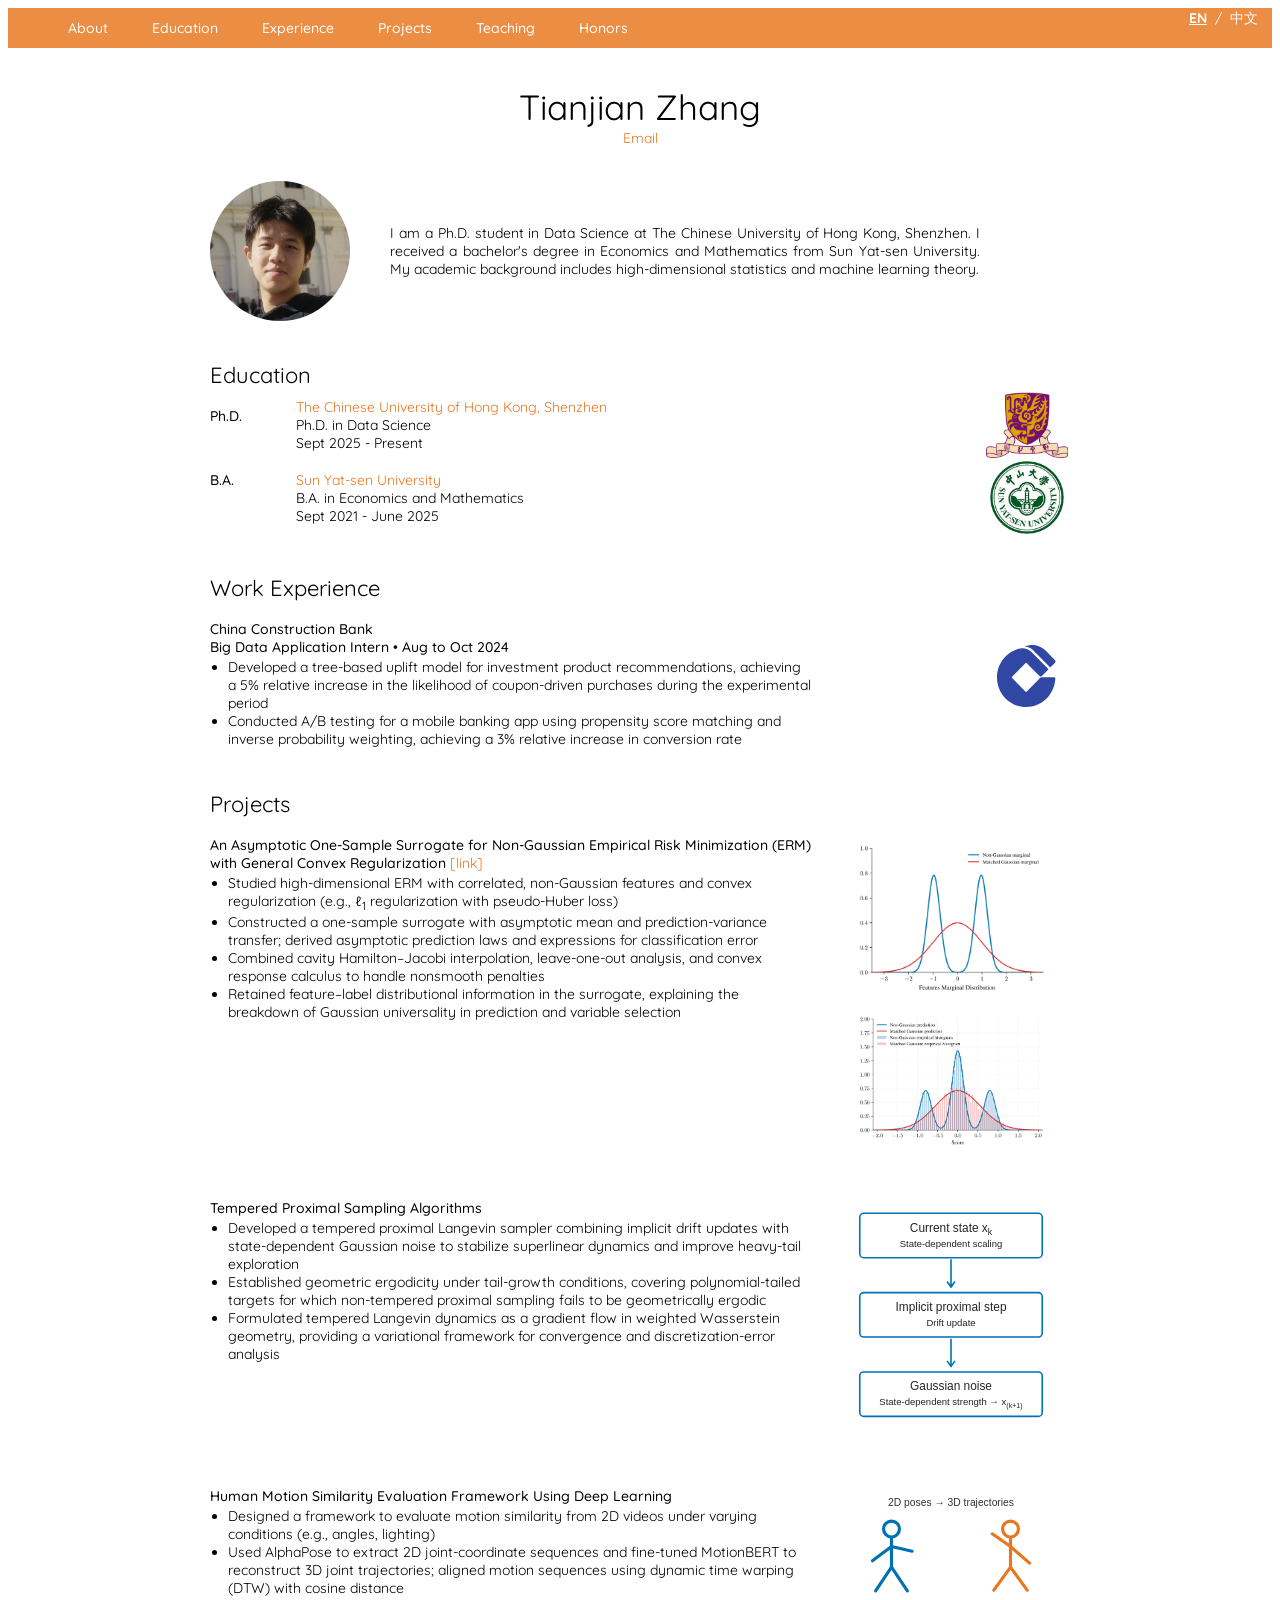
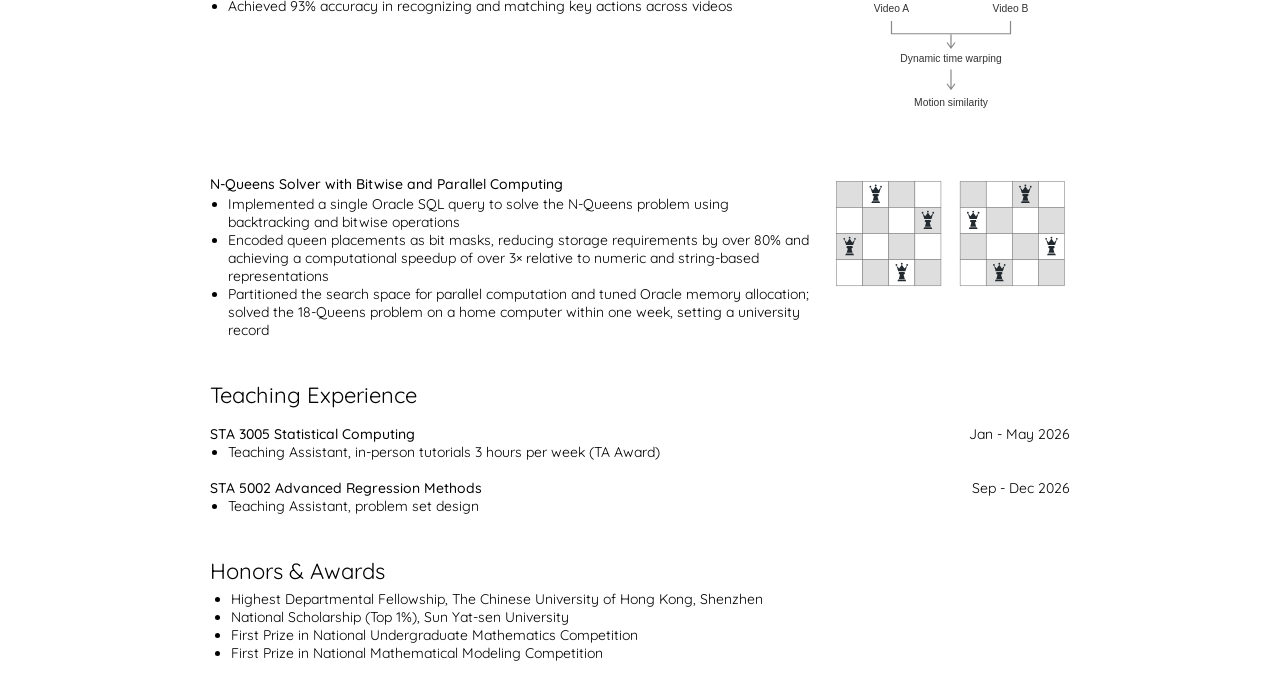
==== index.html @ 41086895 "Remove internship objective from bilingual website" ====
<!DOCTYPE HTML PUBLIC "-//W3C//DTD HTML 4.01 Transitional//EN">
<html lang="en">

<head>
  <meta name=viewport content="width=900">
  <meta name="generator" content="HTML Tidy for Linux/x86 (vers 11 February 2007), see www.w3.org">
  <meta name="theme-color" content="hsl(197, 100%, 26%)">
  
  <style type="text/css">
    /* Color scheme stolen from Sergey Karayev */
    
    a {
      color: #e87722;
      text-decoration: none;
    }
    
    a:focus,
    a:hover {
      color: #AB5412;
      text-decoration: none;
    }
    
    body,
    td,
    th,
    tr,
    p,
    a {
      font-family: 'Quicksand', 'Roboto', sans-serif;
      font-size: 14px
    }
    b,
    strong {
      font-family: 'Quicksand', 'Roboto', sans-serif;
      font-size: 14px;
      font-weight: 500
    }
    
    heading {
      font-family: 'Quicksand', 'Roboto', sans-serif;
      font-size: 22px;
    }
    
    papertitle {
      font-family: 'Quicksand', 'Roboto', sans-serif;
      font-size: 14px;
      font-weight: 700
    }
    
    name {
      font-family: 'Quicksand', 'Roboto', sans-serif;
      font-size: 35px;
    }

    .one {
      width: 160px;
      height: 160px;
      position: relative;
    }
    
    .two {
      width: 160px;
      height: 160px;
      position: absolute;
      transition: opacity .2s ease-in-out;
      -moz-transition: opacity .2s ease-in-out;
      -webkit-transition: opacity .2s ease-in-out;
    }
    
    .fade {
      transition: opacity .2s ease-in-out;
      -moz-transition: opacity .2s ease-in-out;
      -webkit-transition: opacity .2s ease-in-out;
    }
    
    span.highlight {
      background-color: #ffffd0;
    }

  #nav {
  margin: 5px auto;
  height: 40px;
  background-color: #ec8d44;
  }
  #nav ul {
  list-style: none;
  margin-left: 150px;
  }
  #nav li {
  display: inline;                
  }
  #nav a {
  line-height: 40px;
  color: #fff;
  text-decoration: none;
  padding: 20px 20px;
  }
  #nav a:hover {
  color: rgb(8, 8, 8);
  text-decoration: none;
  }

  .bb ul{
      margin-top:2px; 
      margin-bottom:2px; 
      padding-left:18px; 
    }
    .teaching-content { width: 100%; }
    .teaching-content p { margin: 16px 0 0; font-size: inherit; }
    .teaching-content ul { margin-top: 0; padding-left: 18px; }
    .teaching-content b { font-size: inherit; }
    .teaching-entry { display: flex; justify-content: space-between; align-items: flex-start; gap: 20px; margin-top: 16px; }
    .teaching-entry > div { flex: 1; min-width: 0; }
    .teaching-date { flex-shrink: 0; white-space: nowrap; }
  </style>


  <link rel="icon" type="image/png" href="data:,">
  <title>Tianjian Zhang</title>
  <meta http-equiv="Content-Type" content="text/html; charset=utf-8">
  <link href='https://fonts.googleapis.com/css?family=Quicksand:400,500, 600, 700,400italic,700italic' rel='stylesheet' type='text/css'>
  <link rel="icon" href="data:,">
<style>.language-switch { position:absolute; right:18px; top:9px; z-index:10; font:14px 'Quicksand',sans-serif; white-space:nowrap; } .language-switch a { color:#fff; padding:4px; } .language-switch .current { font-weight:700; text-decoration:underline; } .language-switch span { color:white; }</style>
</head>


<div class="language-switch" aria-label="Language"><a href="index.html" data-language="en">EN</a><span> / </span><a href="zh.html" data-language="zh">中文</a></div>
<nav class="navbar navbar-default navbar-fixed-top" id="navbar-main">

    <div class="collapse navbar-collapse">
      
      <ul class="nav navbar-nav navbar-right" id="nav">

        <li class="nav-item">
          <a href="#about" data-target="#about">
            
            <span><b>About</b></span>
            
          </a>
        </li>

        <li class="nav-item">
          <a href="#education" data-target="#education">
            
            <span><b>Education</b></span>
            
          </a>
        </li>

        <li class="nav-item">
          <a href="#experience" data-target="#experience">
            
            <span><b>Experience</b></span>
            
          </a>
        </li>
        <li class="nav-item">
          <a href="#projects" data-target="#projects">
            
            <span><b>Projects</b></span>
            
          </a>
        </li>
      
        <li class="nav-item">
          <a href="#teaching" data-target="#teaching">
            
            <span><b>Teaching</b></span>
            
          </a>
        </li>
        <li class="nav-item">
          <a href="#honors" data-target="#teaching">
            
            <span><b>Honors</b></span>
            
          </a>
        </li>
      </ul>
  </div>
</nav>


<body>
<div class="bb"><section id="about" class="home-section"><br><p align="center"><name>Tianjian Zhang</name><br><a href="mailto:tianjianzhang1@link.cuhk.edu.cn">Email</a></p>
<table width="900" border="0" align="center" cellspacing="0" cellpadding="0"><tr><td>
<table width="100%" align="center" border="0" cellspacing="0" cellpadding="20"><tr>
<td width="20%"><div style="position:relative;width:100%;aspect-ratio:1 / 1;border-radius:50%;overflow:hidden;"><img src="images/portrait-outdoor.jpg" alt="Portrait of Tianjian Zhang" style="position:absolute;width:213.3333%;max-width:none;height:auto;left:-56.6667%;top:-103.3333%;display:block;"></div></td><td width="70%" valign="middle"><p align="justify">I am a Ph.D. student in Data Science at The Chinese University of Hong Kong, Shenzhen. I received a bachelor's degree in Economics and Mathematics from Sun Yat-sen University. My academic background includes high-dimensional statistics and machine learning theory.</p></td><td width="10%"></td></tr></table></section>
<section id="education" class="home-section"><table width="100%" align="center" border="0" cellspacing="0" cellpadding="20"><tr><td width="100%" valign="middle"><heading>Education</heading><table width="100%" cellpadding="0" style="table-layout: fixed; border-spacing: 0;">
<tr><td width="10%"><br><strong>Ph.D.</strong><br><br><br></td><td width="80%"><a href="https://www.cuhk.edu.cn/en">The Chinese University of Hong Kong, Shenzhen</a><br>Ph.D. in Data Science<br>Sept 2025 - Present</td><td width="10%"><img src="images/cuhk-emblem.png" alt="CUHK-Shenzhen" width="95%" style="display: block; margin-left: auto; margin-right: auto;"></td></tr>
<tr><td width="10%"><strong>B.A.</strong><br><br><br></td><td width="80%"><a href="https://www.sysu.edu.cn/sysuen/">Sun Yat-sen University</a><br>B.A. in Economics and Mathematics<br>Sept 2021 - June 2025</td><td width="10%"><img src="images/sysu.png" alt="Sun Yat-sen University" width="85%" style="display: block; margin-left: auto; margin-right: auto;"></td></tr>
</table></td></tr></table></section>
<section id="experience" class="home-section">
  <table width="100%" align="center" border="0" cellspacing="0" cellpadding="20"><tr><td width="100%" valign="middle">
    <heading>Work Experience</heading>
    <table width="100%" cellpadding="0" style="table-layout: fixed; border-spacing: 0;"><tr><td width="70%">
      <br><b>China Construction Bank<br>Big Data Application Intern &bull; Aug to Oct 2024</b>
      <ul>
        <li>Developed a tree-based uplift model for investment product recommendations, achieving a 5% relative increase in the likelihood of coupon-driven purchases during the experimental period</li>
        <li>Conducted A/B testing for a mobile banking app using propensity score matching and inverse probability weighting, achieving a 3% relative increase in conversion rate</li>
      </ul>
    </td><td width="20%"></td><td width="10%" valign="middle"><img src="images/ccb-emblem.svg" alt="China Construction Bank" width="70%" style="display: block; margin-left: auto; margin-right: auto;"></td></tr></table>
  </td></tr></table>
</section>
<section id="projects" class="home-section">
  <table className="padding-table-columns" width="100%" align="center" border="0" cellspacing="0" cellpadding="20"><tr><td width="100%" valign="middle">
    <heading>Projects</heading>
    <table width="100%" cellpadding="0" style="table-layout: fixed; border-spacing: 0;"><tbody>
      <tr><td width="70%" valign="top">
        <br><b>An Asymptotic One-Sample Surrogate for Non-Gaussian Empirical Risk Minimization (ERM) with General Convex Regularization</b> <a href="https://raw.githubusercontent.com/ZHANGTianjian09/non-gaussian-erm/main/paper.pdf" target="_blank" rel="noopener" style="white-space:nowrap;">[link]</a>
        <ul>
          <li>Studied high-dimensional ERM with correlated, non-Gaussian features and convex regularization (e.g., ℓ<sub>1</sub> regularization with pseudo-Huber loss)</li>
          <li>Constructed a one-sample surrogate with asymptotic mean and prediction-variance transfer; derived asymptotic prediction laws and expressions for classification error</li>
          <li>Combined cavity Hamilton–Jacobi interpolation, leave-one-out analysis, and convex response calculus to handle nonsmooth penalties</li>
          <li>Retained feature–label distributional information in the surrogate, explaining the breakdown of Gaussian universality in prediction and variable selection</li>
        </ul>
      </td><td width="30%" valign="top" style="padding:18px 0 18px 20px;box-sizing:border-box;"><a href="images/erm-marginal.png" target="_blank" rel="noopener"><img src="images/erm-marginal.png" alt="erm-marginal" style="display:block;width:80%;height:auto;margin:0 auto 14px;"></a><a href="images/erm-score.png" target="_blank" rel="noopener"><img src="images/erm-score.png" alt="erm-score" style="display:block;width:80%;height:auto;margin:0 auto 14px;"></a></td></tr>
      <tr><td width="70%" valign="top">
        <br><b>Tempered Proximal Sampling Algorithms</b>
        <ul>
          <li>Developed a tempered proximal Langevin sampler combining implicit drift updates with state-dependent Gaussian noise to stabilize superlinear dynamics and improve heavy-tail exploration</li>
          <li>Established geometric ergodicity under tail-growth conditions, covering polynomial-tailed targets for which non-tempered proximal sampling fails to be geometrically ergodic</li>
          <li>Formulated tempered Langevin dynamics as a gradient flow in weighted Wasserstein geometry, providing a variational framework for convergence and discretization-error analysis</li>
        </ul>
      </td><td width="30%" valign="top" style="padding:18px 0 18px 20px;box-sizing:border-box;"><a href="images/proximal-v2.svg" target="_blank" rel="noopener"><img src="images/proximal-v2.svg" alt="proximal" style="display:block;width:100%;height:auto;margin-bottom:14px;"></a></td></tr>
      <tr><td width="70%" valign="top">
        <br><b>Human Motion Similarity Evaluation Framework Using Deep Learning</b>
        <ul>
          <li>Designed a framework to evaluate motion similarity from 2D videos under varying conditions (e.g., angles, lighting)</li>
          <li>Used AlphaPose to extract 2D joint-coordinate sequences and fine-tuned MotionBERT to reconstruct 3D joint trajectories; aligned motion sequences using dynamic time warping (DTW) with cosine distance</li>
          <li>Achieved 93% accuracy in recognizing and matching key actions across videos</li>
        </ul>
      </td><td width="30%" valign="top" style="padding:18px 0 18px 20px;box-sizing:border-box;"><a href="images/motion.svg" target="_blank" rel="noopener"><img src="images/motion.svg" alt="motion" style="display:block;width:100%;height:auto;margin-bottom:14px;"></a></td></tr>
      <tr><td width="70%" valign="top">
        <br><b>N-Queens Solver with Bitwise and Parallel Computing</b>
        <ul>
          <li>Implemented a single Oracle SQL query to solve the N-Queens problem using backtracking and bitwise operations</li>
          <li>Encoded queen placements as bit masks, reducing storage requirements by over 80% and achieving a computational speedup of over 3× relative to numeric and string-based representations</li>
          <li>Partitioned the search space for parallel computation and tuned Oracle memory allocation; solved the 18-Queens problem on a home computer within one week, setting a university record</li>
        </ul>
      </td><td width="30%" valign="top" style="padding:18px 0 18px 20px;box-sizing:border-box;"><a href="images/nqueens.svg" target="_blank" rel="noopener"><img src="images/nqueens.svg" alt="nqueens" style="display:block;width:100%;height:auto;margin-bottom:14px;"></a></td></tr>
    </tbody></table>
  </td></tr></table>
</section>
<section id="teaching" class="home-section"><table className="padding-table-columns" width="100%" align="center" border="0" cellspacing="0" cellpadding="20"><tr><td width="100%" valign="middle"><heading>Teaching Experience</heading><div class="teaching-content"><div class="teaching-entry"><div><b>STA 3005 Statistical Computing</b><ul><li>Teaching Assistant, in-person tutorials 3 hours per week (TA Award)</li></ul></div><span class="teaching-date">Jan - May 2026</span></div><div class="teaching-entry"><div><b>STA 5002 Advanced Regression Methods</b><ul><li>Teaching Assistant, problem set design</li></ul></div><span class="teaching-date">Sep - Dec 2026</span></div></div></td></tr></table></section>
<section id="honors" class="home-section"><table width="100%" align="center" border="0" cellspacing="0" cellpadding="20"><tr><td width="100%" valign="middle"><heading>Honors &amp; Awards</heading><table><tr><td width="100%"><ul><li>Highest Departmental Fellowship, The Chinese University of Hong Kong, Shenzhen</li><li>National Scholarship (Top 1%), Sun Yat-sen University</li><li>First Prize in National Undergraduate Mathematics Competition</li><li>First Prize in National Mathematical Modeling Competition</li></ul></td></tr></table></td></tr></table></section></div></td></tr></table><script>
(function () {
  var pageLanguage = document.documentElement.lang === 'zh-CN' ? 'zh' : 'en';
  var selected = null;
  try { selected = localStorage.getItem('site-language'); } catch (e) {}
  function go(lang) { if (lang !== pageLanguage) location.replace((lang === 'zh' ? 'zh.html' : 'index.html') + location.hash); }
  document.querySelectorAll('[data-language]').forEach(function (link) {
    var lang = link.getAttribute('data-language');
    if (lang === pageLanguage) { link.classList.add('current'); link.setAttribute('aria-current','page'); }
    link.addEventListener('click', function () { try { localStorage.setItem('site-language', lang); } catch (e) {} });
  });
  if (selected === 'en' || selected === 'zh') { go(selected); return; }
  var controller = new AbortController();
  var timeout = setTimeout(function () { controller.abort(); }, 3500);
  fetch('https://ipwho.is/?fields=success,country_code', {signal:controller.signal}).then(function (r) { if (!r.ok) throw new Error('location unavailable'); return r.json(); }).then(function (data) {
    var preference = null; try { preference = localStorage.getItem('site-language'); } catch (e) {}
    if (!preference && data.success !== false && data.country_code) go(data.country_code === 'CN' ? 'zh' : 'en');
  }).catch(function () {}).finally(function () { clearTimeout(timeout); });
})();
</script>
</body></html>
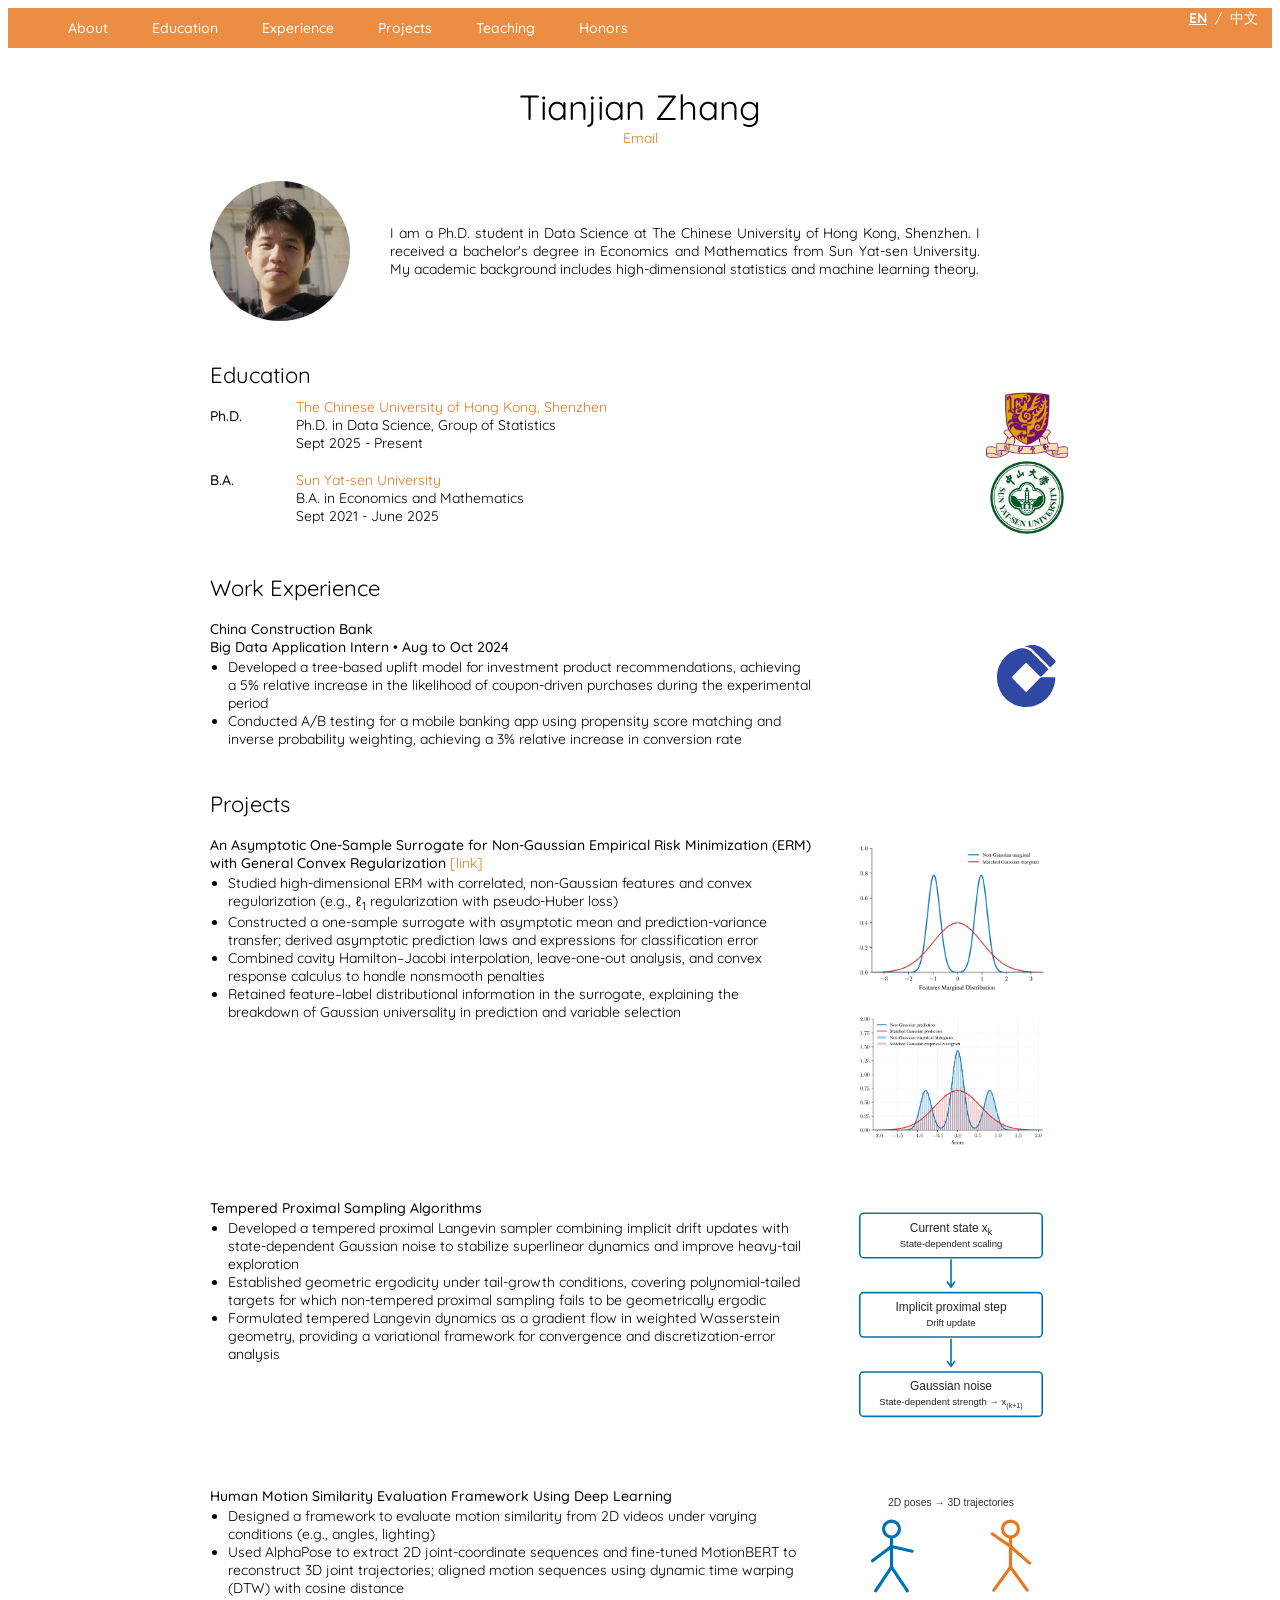
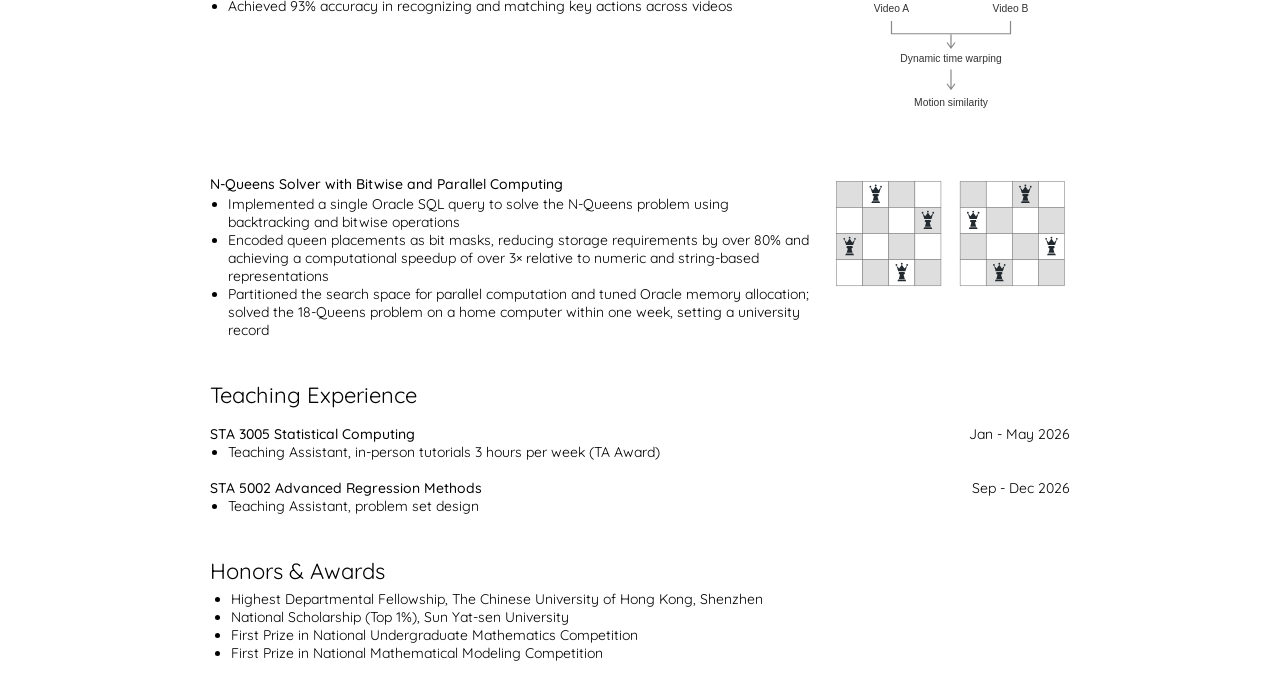
==== commit 56e255fd: "Restore Statistics group in education" ====
--- a/index.html
+++ b/index.html
@@ -187,7 +187,7 @@
 <table width="100%" align="center" border="0" cellspacing="0" cellpadding="20"><tr>
 <td width="20%"><div style="position:relative;width:100%;aspect-ratio:1 / 1;border-radius:50%;overflow:hidden;"><img src="images/portrait-outdoor.jpg" alt="Portrait of Tianjian Zhang" style="position:absolute;width:213.3333%;max-width:none;height:auto;left:-56.6667%;top:-103.3333%;display:block;"></div></td><td width="70%" valign="middle"><p align="justify">I am a Ph.D. student in Data Science at The Chinese University of Hong Kong, Shenzhen. I received a bachelor's degree in Economics and Mathematics from Sun Yat-sen University. My academic background includes high-dimensional statistics and machine learning theory.</p></td><td width="10%"></td></tr></table></section>
 <section id="education" class="home-section"><table width="100%" align="center" border="0" cellspacing="0" cellpadding="20"><tr><td width="100%" valign="middle"><heading>Education</heading><table width="100%" cellpadding="0" style="table-layout: fixed; border-spacing: 0;">
-<tr><td width="10%"><br><strong>Ph.D.</strong><br><br><br></td><td width="80%"><a href="https://www.cuhk.edu.cn/en">The Chinese University of Hong Kong, Shenzhen</a><br>Ph.D. in Data Science<br>Sept 2025 - Present</td><td width="10%"><img src="images/cuhk-emblem.png" alt="CUHK-Shenzhen" width="95%" style="display: block; margin-left: auto; margin-right: auto;"></td></tr>
+<tr><td width="10%"><br><strong>Ph.D.</strong><br><br><br></td><td width="80%"><a href="https://www.cuhk.edu.cn/en">The Chinese University of Hong Kong, Shenzhen</a><br>Ph.D. in Data Science, Group of Statistics<br>Sept 2025 - Present</td><td width="10%"><img src="images/cuhk-emblem.png" alt="CUHK-Shenzhen" width="95%" style="display: block; margin-left: auto; margin-right: auto;"></td></tr>
 <tr><td width="10%"><strong>B.A.</strong><br><br><br></td><td width="80%"><a href="https://www.sysu.edu.cn/sysuen/">Sun Yat-sen University</a><br>B.A. in Economics and Mathematics<br>Sept 2021 - June 2025</td><td width="10%"><img src="images/sysu.png" alt="Sun Yat-sen University" width="85%" style="display: block; margin-left: auto; margin-right: auto;"></td></tr>
 </table></td></tr></table></section>
 <section id="experience" class="home-section">
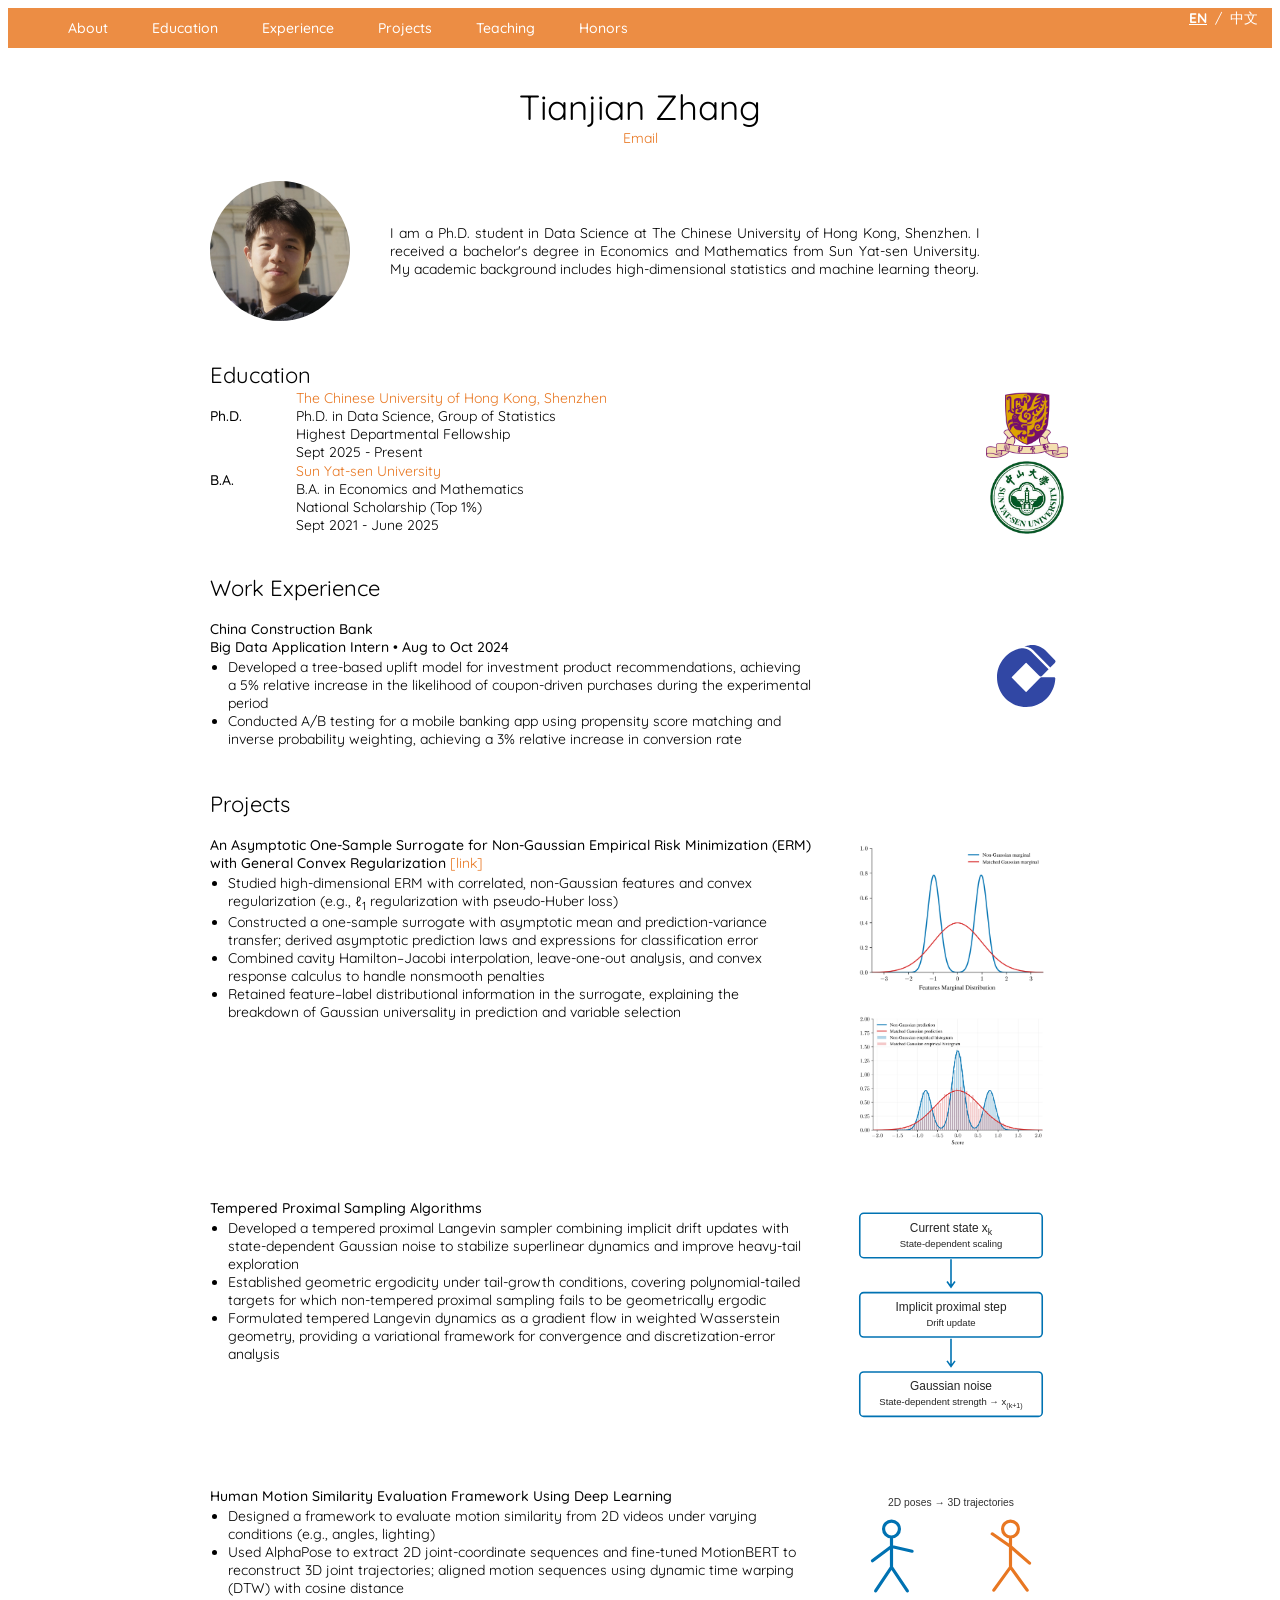
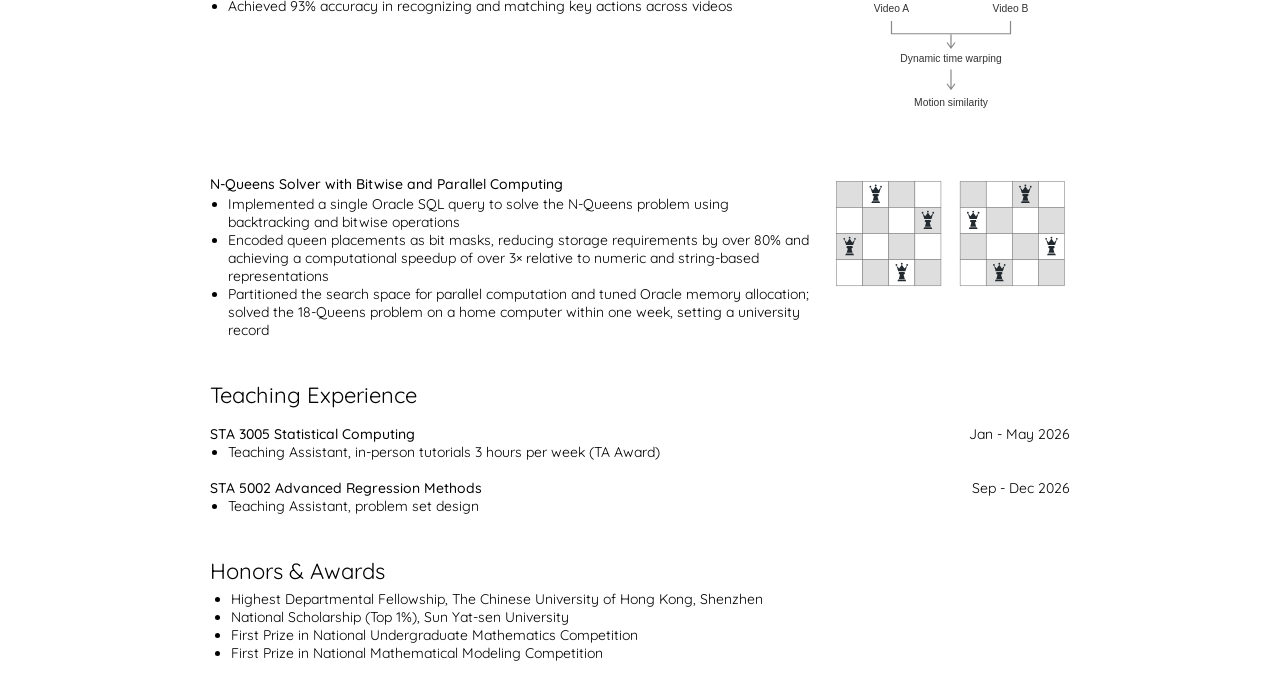
==== commit 23d85f24: "Add fellowship and scholarship to education" ====
--- a/index.html
+++ b/index.html
@@ -187,8 +187,8 @@
 <table width="100%" align="center" border="0" cellspacing="0" cellpadding="20"><tr>
 <td width="20%"><div style="position:relative;width:100%;aspect-ratio:1 / 1;border-radius:50%;overflow:hidden;"><img src="images/portrait-outdoor.jpg" alt="Portrait of Tianjian Zhang" style="position:absolute;width:213.3333%;max-width:none;height:auto;left:-56.6667%;top:-103.3333%;display:block;"></div></td><td width="70%" valign="middle"><p align="justify">I am a Ph.D. student in Data Science at The Chinese University of Hong Kong, Shenzhen. I received a bachelor's degree in Economics and Mathematics from Sun Yat-sen University. My academic background includes high-dimensional statistics and machine learning theory.</p></td><td width="10%"></td></tr></table></section>
 <section id="education" class="home-section"><table width="100%" align="center" border="0" cellspacing="0" cellpadding="20"><tr><td width="100%" valign="middle"><heading>Education</heading><table width="100%" cellpadding="0" style="table-layout: fixed; border-spacing: 0;">
-<tr><td width="10%"><br><strong>Ph.D.</strong><br><br><br></td><td width="80%"><a href="https://www.cuhk.edu.cn/en">The Chinese University of Hong Kong, Shenzhen</a><br>Ph.D. in Data Science, Group of Statistics<br>Sept 2025 - Present</td><td width="10%"><img src="images/cuhk-emblem.png" alt="CUHK-Shenzhen" width="95%" style="display: block; margin-left: auto; margin-right: auto;"></td></tr>
-<tr><td width="10%"><strong>B.A.</strong><br><br><br></td><td width="80%"><a href="https://www.sysu.edu.cn/sysuen/">Sun Yat-sen University</a><br>B.A. in Economics and Mathematics<br>Sept 2021 - June 2025</td><td width="10%"><img src="images/sysu.png" alt="Sun Yat-sen University" width="85%" style="display: block; margin-left: auto; margin-right: auto;"></td></tr>
+<tr><td width="10%"><br><strong>Ph.D.</strong><br><br><br></td><td width="80%"><a href="https://www.cuhk.edu.cn/en">The Chinese University of Hong Kong, Shenzhen</a><br>Ph.D. in Data Science, Group of Statistics<br>Highest Departmental Fellowship<br>Sept 2025 - Present</td><td width="10%"><img src="images/cuhk-emblem.png" alt="CUHK-Shenzhen" width="95%" style="display: block; margin-left: auto; margin-right: auto;"></td></tr>
+<tr><td width="10%"><strong>B.A.</strong><br><br><br></td><td width="80%"><a href="https://www.sysu.edu.cn/sysuen/">Sun Yat-sen University</a><br>B.A. in Economics and Mathematics<br>National Scholarship (Top 1%)<br>Sept 2021 - June 2025</td><td width="10%"><img src="images/sysu.png" alt="Sun Yat-sen University" width="85%" style="display: block; margin-left: auto; margin-right: auto;"></td></tr>
 </table></td></tr></table></section>
 <section id="experience" class="home-section">
   <table width="100%" align="center" border="0" cellspacing="0" cellpadding="20"><tr><td width="100%" valign="middle">
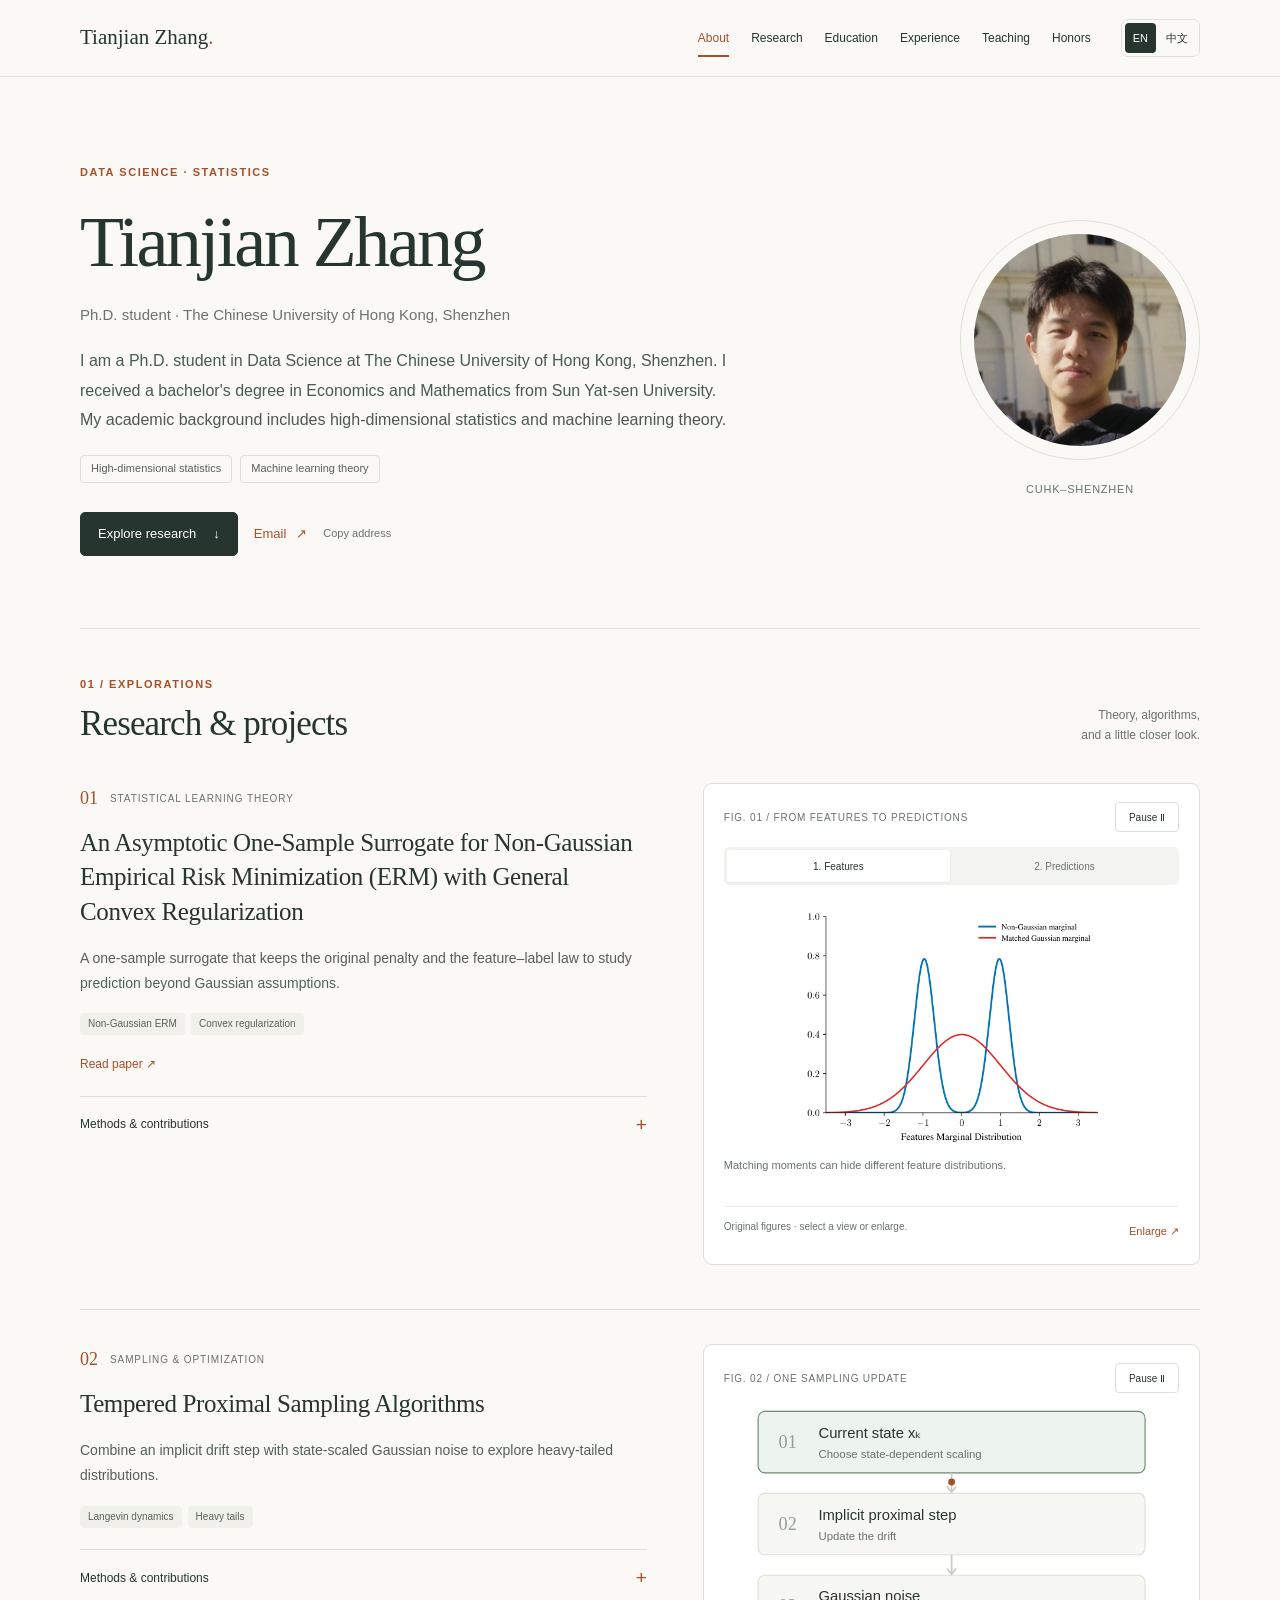
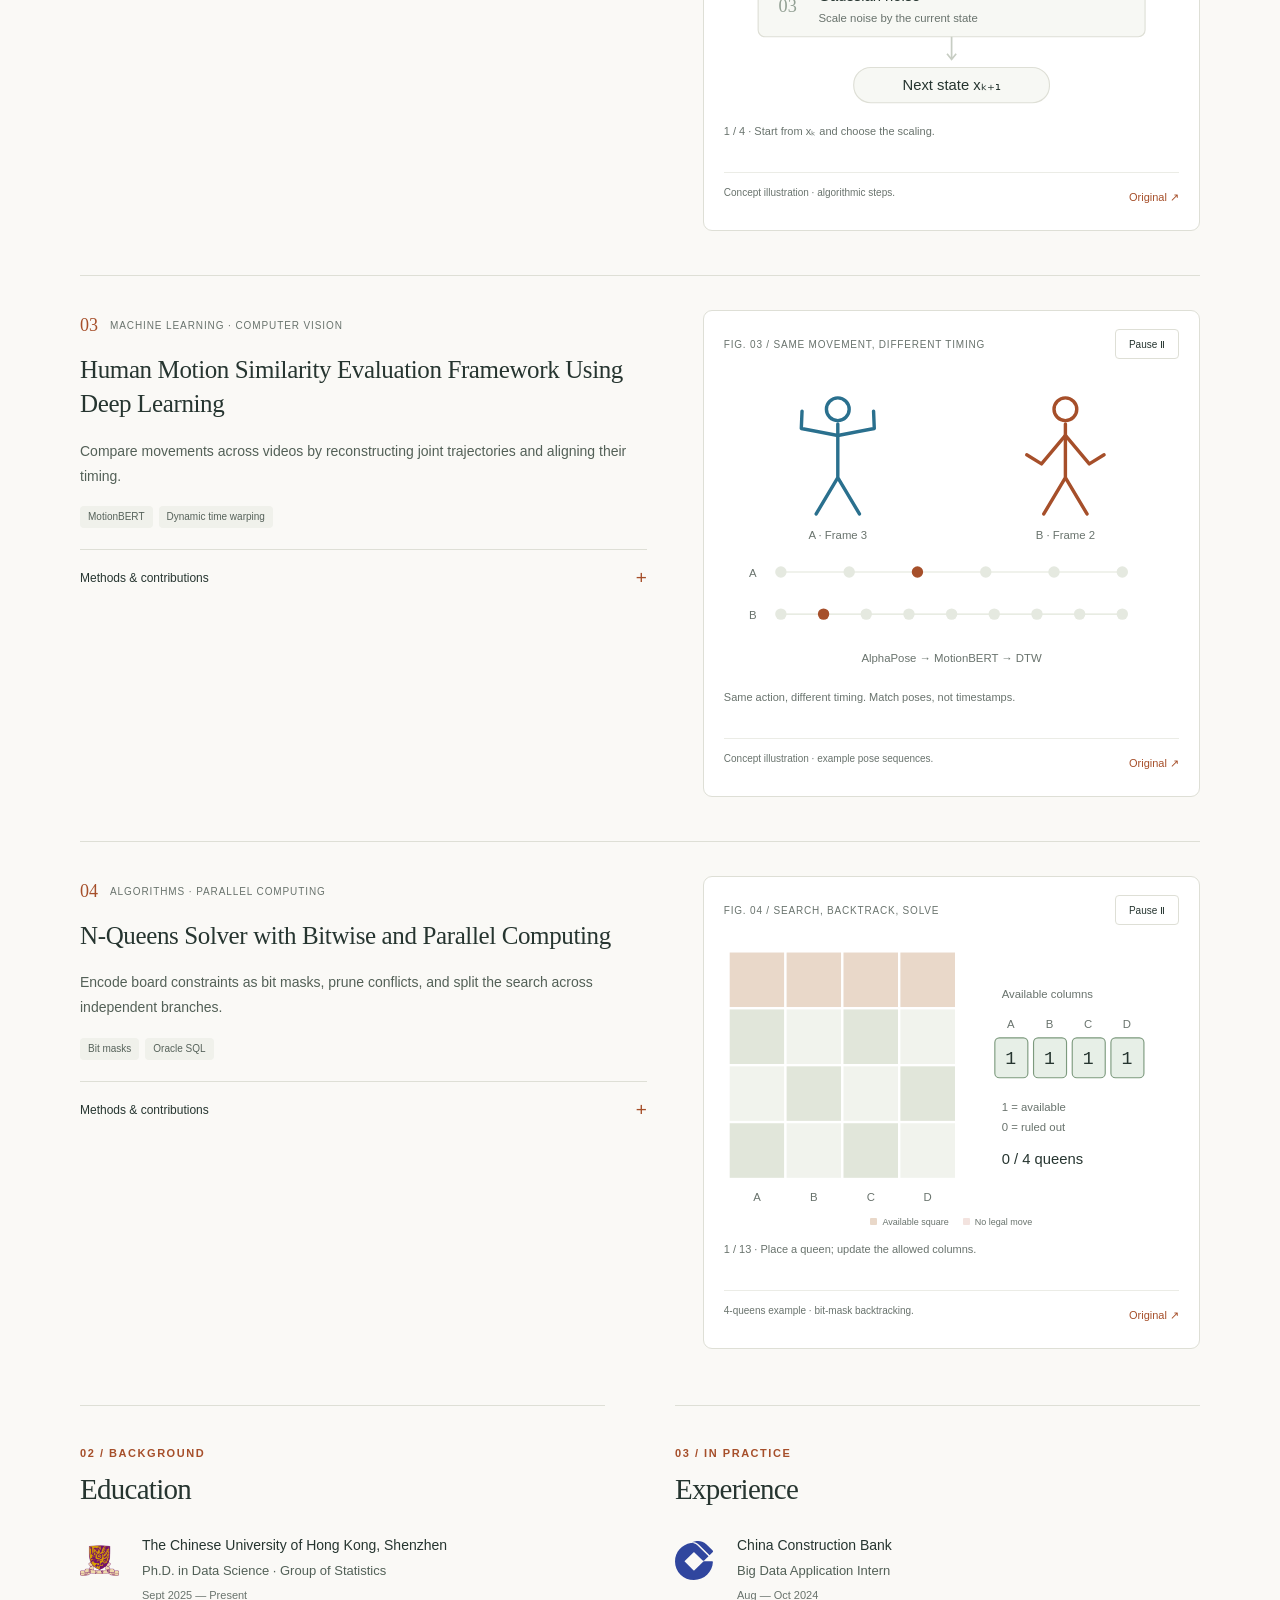
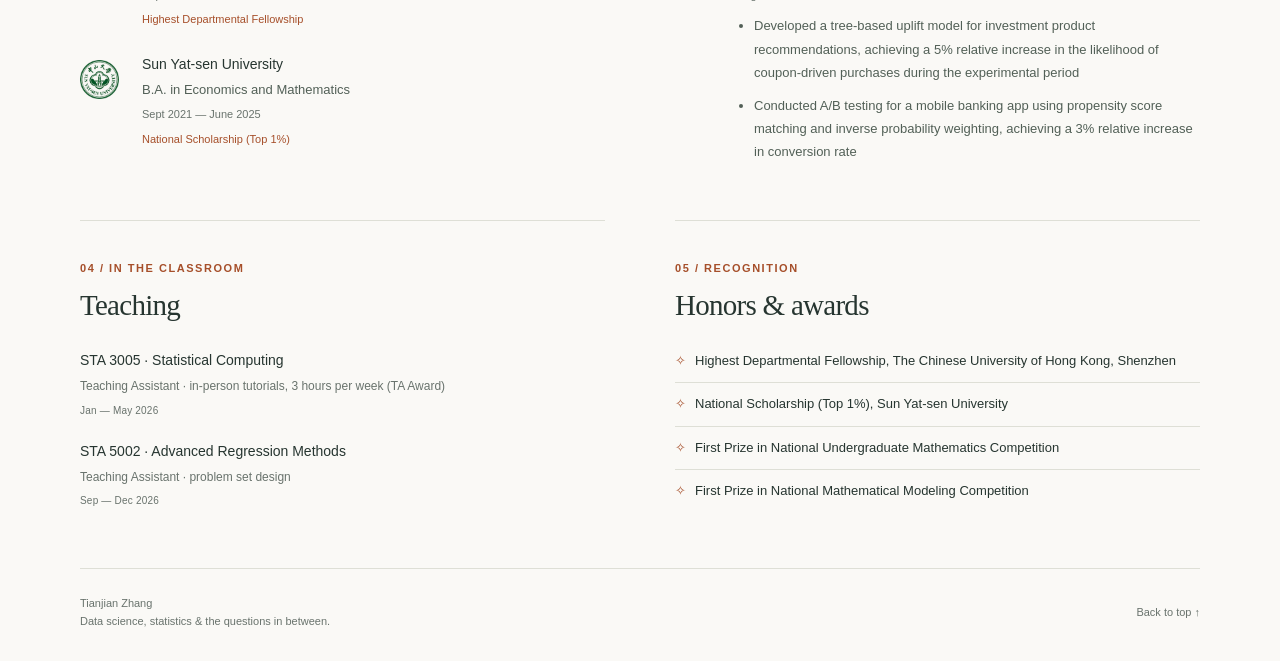
==== commit 10d1d5a3: "feat: refresh bilingual homepage with interactive project diagrams" ====
--- a/index.html
+++ b/index.html
@@ -1,266 +1,99 @@
-<!DOCTYPE HTML PUBLIC "-//W3C//DTD HTML 4.01 Transitional//EN">
+<!doctype html>
 <html lang="en">
-
 <head>
-  <meta name=viewport content="width=900">
-  <meta name="generator" content="HTML Tidy for Linux/x86 (vers 11 February 2007), see www.w3.org">
-  <meta name="theme-color" content="hsl(197, 100%, 26%)">
-  
-  <style type="text/css">
-    /* Color scheme stolen from Sergey Karayev */
-    
-    a {
-      color: #e87722;
-      text-decoration: none;
-    }
-    
-    a:focus,
-    a:hover {
-      color: #AB5412;
-      text-decoration: none;
-    }
-    
-    body,
-    td,
-    th,
-    tr,
-    p,
-    a {
-      font-family: 'Quicksand', 'Roboto', sans-serif;
-      font-size: 14px
-    }
-    b,
-    strong {
-      font-family: 'Quicksand', 'Roboto', sans-serif;
-      font-size: 14px;
-      font-weight: 500
-    }
-    
-    heading {
-      font-family: 'Quicksand', 'Roboto', sans-serif;
-      font-size: 22px;
-    }
-    
-    papertitle {
-      font-family: 'Quicksand', 'Roboto', sans-serif;
-      font-size: 14px;
-      font-weight: 700
-    }
-    
-    name {
-      font-family: 'Quicksand', 'Roboto', sans-serif;
-      font-size: 35px;
-    }
-
-    .one {
-      width: 160px;
-      height: 160px;
-      position: relative;
-    }
-    
-    .two {
-      width: 160px;
-      height: 160px;
-      position: absolute;
-      transition: opacity .2s ease-in-out;
-      -moz-transition: opacity .2s ease-in-out;
-      -webkit-transition: opacity .2s ease-in-out;
-    }
-    
-    .fade {
-      transition: opacity .2s ease-in-out;
-      -moz-transition: opacity .2s ease-in-out;
-      -webkit-transition: opacity .2s ease-in-out;
-    }
-    
-    span.highlight {
-      background-color: #ffffd0;
-    }
-
-  #nav {
-  margin: 5px auto;
-  height: 40px;
-  background-color: #ec8d44;
-  }
-  #nav ul {
-  list-style: none;
-  margin-left: 150px;
-  }
-  #nav li {
-  display: inline;                
-  }
-  #nav a {
-  line-height: 40px;
-  color: #fff;
-  text-decoration: none;
-  padding: 20px 20px;
-  }
-  #nav a:hover {
-  color: rgb(8, 8, 8);
-  text-decoration: none;
-  }
-
-  .bb ul{
-      margin-top:2px; 
-      margin-bottom:2px; 
-      padding-left:18px; 
-    }
-    .teaching-content { width: 100%; }
-    .teaching-content p { margin: 16px 0 0; font-size: inherit; }
-    .teaching-content ul { margin-top: 0; padding-left: 18px; }
-    .teaching-content b { font-size: inherit; }
-    .teaching-entry { display: flex; justify-content: space-between; align-items: flex-start; gap: 20px; margin-top: 16px; }
-    .teaching-entry > div { flex: 1; min-width: 0; }
-    .teaching-date { flex-shrink: 0; white-space: nowrap; }
-  </style>
-
-
-  <link rel="icon" type="image/png" href="data:,">
-  <title>Tianjian Zhang</title>
-  <meta http-equiv="Content-Type" content="text/html; charset=utf-8">
-  <link href='https://fonts.googleapis.com/css?family=Quicksand:400,500, 600, 700,400italic,700italic' rel='stylesheet' type='text/css'>
-  <link rel="icon" href="data:,">
-<style>.language-switch { position:absolute; right:18px; top:9px; z-index:10; font:14px 'Quicksand',sans-serif; white-space:nowrap; } .language-switch a { color:#fff; padding:4px; } .language-switch .current { font-weight:700; text-decoration:underline; } .language-switch span { color:white; }</style>
+  <meta charset="utf-8"><meta name="viewport" content="width=device-width, initial-scale=1">
+  <meta name="theme-color" content="#faf9f6"><meta name="description" content="I am a Ph.D. student in Data Science at The Chinese University of Hong Kong, Shenzhen. I received a bachelor&#x27;s degree in Economics and Mathematics from Sun Yat-sen University. My academic background includes high-dimensional statistics and machine learning theory.">
+  <title>Tianjian Zhang — Data Science & Statistics</title>
+  <link rel="icon" href="data:image/svg+xml,%3Csvg xmlns='http://www.w3.org/2000/svg' viewBox='0 0 64 64'%3E%3Crect width='64' height='64' rx='12' fill='%23263530'/%3E%3Ctext x='32' y='46' fill='%23faf9f6' text-anchor='middle' font-family='Georgia,serif' font-size='44'%3ET%3C/text%3E%3C/svg%3E">
+  <link rel="alternate" hreflang="en" href="index.html"><link rel="alternate" hreflang="zh-CN" href="zh.html">
+  <link rel="stylesheet" href="assets/site.css"><script type="module" src="assets/site.js"></script>
 </head>
-
-
-<div class="language-switch" aria-label="Language"><a href="index.html" data-language="en">EN</a><span> / </span><a href="zh.html" data-language="zh">中文</a></div>
-<nav class="navbar navbar-default navbar-fixed-top" id="navbar-main">
-
-    <div class="collapse navbar-collapse">
-      
-      <ul class="nav navbar-nav navbar-right" id="nav">
-
-        <li class="nav-item">
-          <a href="#about" data-target="#about">
-            
-            <span><b>About</b></span>
-            
-          </a>
-        </li>
-
-        <li class="nav-item">
-          <a href="#education" data-target="#education">
-            
-            <span><b>Education</b></span>
-            
-          </a>
-        </li>
-
-        <li class="nav-item">
-          <a href="#experience" data-target="#experience">
-            
-            <span><b>Experience</b></span>
-            
-          </a>
-        </li>
-        <li class="nav-item">
-          <a href="#projects" data-target="#projects">
-            
-            <span><b>Projects</b></span>
-            
-          </a>
-        </li>
-      
-        <li class="nav-item">
-          <a href="#teaching" data-target="#teaching">
-            
-            <span><b>Teaching</b></span>
-            
-          </a>
-        </li>
-        <li class="nav-item">
-          <a href="#honors" data-target="#teaching">
-            
-            <span><b>Honors</b></span>
-            
-          </a>
-        </li>
-      </ul>
-  </div>
-</nav>
-
-
 <body>
-<div class="bb"><section id="about" class="home-section"><br><p align="center"><name>Tianjian Zhang</name><br><a href="mailto:tianjianzhang1@link.cuhk.edu.cn">Email</a></p>
-<table width="900" border="0" align="center" cellspacing="0" cellpadding="0"><tr><td>
-<table width="100%" align="center" border="0" cellspacing="0" cellpadding="20"><tr>
-<td width="20%"><div style="position:relative;width:100%;aspect-ratio:1 / 1;border-radius:50%;overflow:hidden;"><img src="images/portrait-outdoor.jpg" alt="Portrait of Tianjian Zhang" style="position:absolute;width:213.3333%;max-width:none;height:auto;left:-56.6667%;top:-103.3333%;display:block;"></div></td><td width="70%" valign="middle"><p align="justify">I am a Ph.D. student in Data Science at The Chinese University of Hong Kong, Shenzhen. I received a bachelor's degree in Economics and Mathematics from Sun Yat-sen University. My academic background includes high-dimensional statistics and machine learning theory.</p></td><td width="10%"></td></tr></table></section>
-<section id="education" class="home-section"><table width="100%" align="center" border="0" cellspacing="0" cellpadding="20"><tr><td width="100%" valign="middle"><heading>Education</heading><table width="100%" cellpadding="0" style="table-layout: fixed; border-spacing: 0;">
-<tr><td width="10%"><br><strong>Ph.D.</strong><br><br><br></td><td width="80%"><a href="https://www.cuhk.edu.cn/en">The Chinese University of Hong Kong, Shenzhen</a><br>Ph.D. in Data Science, Group of Statistics<br>Highest Departmental Fellowship<br>Sept 2025 - Present</td><td width="10%"><img src="images/cuhk-emblem.png" alt="CUHK-Shenzhen" width="95%" style="display: block; margin-left: auto; margin-right: auto;"></td></tr>
-<tr><td width="10%"><strong>B.A.</strong><br><br><br></td><td width="80%"><a href="https://www.sysu.edu.cn/sysuen/">Sun Yat-sen University</a><br>B.A. in Economics and Mathematics<br>National Scholarship (Top 1%)<br>Sept 2021 - June 2025</td><td width="10%"><img src="images/sysu.png" alt="Sun Yat-sen University" width="85%" style="display: block; margin-left: auto; margin-right: auto;"></td></tr>
-</table></td></tr></table></section>
-<section id="experience" class="home-section">
-  <table width="100%" align="center" border="0" cellspacing="0" cellpadding="20"><tr><td width="100%" valign="middle">
-    <heading>Work Experience</heading>
-    <table width="100%" cellpadding="0" style="table-layout: fixed; border-spacing: 0;"><tr><td width="70%">
-      <br><b>China Construction Bank<br>Big Data Application Intern &bull; Aug to Oct 2024</b>
-      <ul>
-        <li>Developed a tree-based uplift model for investment product recommendations, achieving a 5% relative increase in the likelihood of coupon-driven purchases during the experimental period</li>
-        <li>Conducted A/B testing for a mobile banking app using propensity score matching and inverse probability weighting, achieving a 3% relative increase in conversion rate</li>
-      </ul>
-    </td><td width="20%"></td><td width="10%" valign="middle"><img src="images/ccb-emblem.svg" alt="China Construction Bank" width="70%" style="display: block; margin-left: auto; margin-right: auto;"></td></tr></table>
-  </td></tr></table>
-</section>
-<section id="projects" class="home-section">
-  <table className="padding-table-columns" width="100%" align="center" border="0" cellspacing="0" cellpadding="20"><tr><td width="100%" valign="middle">
-    <heading>Projects</heading>
-    <table width="100%" cellpadding="0" style="table-layout: fixed; border-spacing: 0;"><tbody>
-      <tr><td width="70%" valign="top">
-        <br><b>An Asymptotic One-Sample Surrogate for Non-Gaussian Empirical Risk Minimization (ERM) with General Convex Regularization</b> <a href="https://raw.githubusercontent.com/ZHANGTianjian09/non-gaussian-erm/main/paper.pdf" target="_blank" rel="noopener" style="white-space:nowrap;">[link]</a>
-        <ul>
+<a class="skip-link" href="#main">Skip to content</a>
+<header class="site-header"><div class="wrap header-inner">
+  <a class="brand" href="#about">Tianjian Zhang<span class="brand-dot">.</span></a>
+  <nav class="main-nav" id="main-nav" aria-label="Main navigation"><a href="#about" aria-current="location">About</a><a href="#projects">Research</a><a href="#education">Education</a><a href="#experience">Experience</a><a href="#teaching">Teaching</a><a href="#honors">Honors</a></nav>
+  <div class="language-switch" aria-label="Language"><a href="index.html" lang="en" hreflang="en" data-language="en" aria-current="page">EN</a><a href="zh.html" lang="zh-CN" hreflang="zh-CN" data-language="zh">中文</a></div>
+  <button class="menu-toggle js-only" type="button" aria-expanded="false" aria-controls="main-nav">Menu <span aria-hidden="true">☰</span></button>
+</div></header>
+<main id="main" class="wrap">
+  <section class="hero" id="about" aria-labelledby="name"><div class="hero-copy"><p class="eyebrow">DATA SCIENCE · STATISTICS</p><h1 id="name">Tianjian Zhang</h1><p class="hero-role">Ph.D. student · The Chinese University of Hong Kong, Shenzhen</p><p class="hero-intro">I am a Ph.D. student in Data Science at The Chinese University of Hong Kong, Shenzhen. I received a bachelor's degree in Economics and Mathematics from Sun Yat-sen University. My academic background includes high-dimensional statistics and machine learning theory.</p><div class="hero-tags"><span class="tag">High-dimensional statistics</span><span class="tag">Machine learning theory</span></div><div class="hero-actions"><a class="button-primary" href="#projects">Explore research <span aria-hidden="true">↓</span></a><a class="text-link" href="mailto:tianjianzhang1@link.cuhk.edu.cn">Email <span aria-hidden="true">↗</span></a><button class="copy-email js-only" type="button">Copy address</button><span class="visually-hidden" id="copy-status" role="status"></span></div></div><figure class="hero-photo"><div class="portrait-wrap"><div class="portrait"><img src="images/portrait-outdoor.jpg" alt="Tianjian Zhang" fetchpriority="high"></div></div><figcaption class="portrait-caption">CUHK–SHENZHEN</figcaption></figure></section>
+  <section class="section" id="projects" aria-labelledby="research-title"><div class="section-heading"><div><p class="eyebrow">01 / EXPLORATIONS</p><h2 id="research-title">Research & projects</h2></div><p class="section-note">Theory, algorithms,<br>and a little closer look.</p></div><article class="project" id="project-erm" aria-labelledby="title-erm">
+          <div class="project-copy"><p class="project-category"><span class="project-number">01</span>Statistical learning theory</p>
+            <h3 id="title-erm">An Asymptotic One-Sample Surrogate for Non-Gaussian Empirical Risk Minimization (ERM) with General Convex Regularization</h3><p class="project-summary">A one-sample surrogate that keeps the original penalty and the feature–label law to study prediction beyond Gaussian assumptions.</p>
+            <div class="project-tags"><span class="tag">Non-Gaussian ERM</span><span class="tag">Convex regularization</span></div><div class="project-links"><a class="paper-link" href="https://raw.githubusercontent.com/ZHANGTianjian09/non-gaussian-erm/main/paper.pdf" target="_blank" rel="noopener">Read paper <span aria-hidden="true">↗</span></a></div>
+            <details class="project-details"><summary>Methods & contributions</summary><ul>
           <li>Studied high-dimensional ERM with correlated, non-Gaussian features and convex regularization (e.g., ℓ<sub>1</sub> regularization with pseudo-Huber loss)</li>
           <li>Constructed a one-sample surrogate with asymptotic mean and prediction-variance transfer; derived asymptotic prediction laws and expressions for classification error</li>
           <li>Combined cavity Hamilton–Jacobi interpolation, leave-one-out analysis, and convex response calculus to handle nonsmooth penalties</li>
           <li>Retained feature–label distributional information in the surrogate, explaining the breakdown of Gaussian universality in prediction and variable selection</li>
-        </ul>
-      </td><td width="30%" valign="top" style="padding:18px 0 18px 20px;box-sizing:border-box;"><a href="images/erm-marginal.png" target="_blank" rel="noopener"><img src="images/erm-marginal.png" alt="erm-marginal" style="display:block;width:80%;height:auto;margin:0 auto 14px;"></a><a href="images/erm-score.png" target="_blank" rel="noopener"><img src="images/erm-score.png" alt="erm-score" style="display:block;width:80%;height:auto;margin:0 auto 14px;"></a></td></tr>
-      <tr><td width="70%" valign="top">
-        <br><b>Tempered Proximal Sampling Algorithms</b>
-        <ul>
+        </ul><p class="research-note">The paper’s prediction-transfer results are conditional on its fresh-score conjecture and stated assumptions. Transfer of support statistics remains open.</p></details>
+          </div>
+          <figure class="diagram" data-diagram="erm" aria-labelledby="caption-erm">
+            <div class="figure-head"><span class="figure-label">FIG. 01 / From features to predictions</span><button type="button" class="animation-toggle js-only">Play</button></div>
+            <div class="diagram-live js-only"></div>
+            <div class="diagram-fallback"><a href="images/erm-marginal.png"><img src="images/erm-marginal.png" alt="From features to predictions" loading="lazy"></a></div>
+            <figcaption class="figure-footer" id="caption-erm"><p class="figure-caption">Original figures · select a view or enlarge.</p><a class="figure-zoom" href="images/erm-marginal.png" data-gallery="erm">Enlarge <span aria-hidden="true">↗</span></a></figcaption>
+          </figure>
+        </article><article class="project" id="project-sampling" aria-labelledby="title-sampling">
+          <div class="project-copy"><p class="project-category"><span class="project-number">02</span>Sampling & optimization</p>
+            <h3 id="title-sampling">Tempered Proximal Sampling Algorithms</h3><p class="project-summary">Combine an implicit drift step with state-scaled Gaussian noise to explore heavy-tailed distributions.</p>
+            <div class="project-tags"><span class="tag">Langevin dynamics</span><span class="tag">Heavy tails</span></div>
+            <details class="project-details"><summary>Methods & contributions</summary><ul>
           <li>Developed a tempered proximal Langevin sampler combining implicit drift updates with state-dependent Gaussian noise to stabilize superlinear dynamics and improve heavy-tail exploration</li>
           <li>Established geometric ergodicity under tail-growth conditions, covering polynomial-tailed targets for which non-tempered proximal sampling fails to be geometrically ergodic</li>
           <li>Formulated tempered Langevin dynamics as a gradient flow in weighted Wasserstein geometry, providing a variational framework for convergence and discretization-error analysis</li>
-        </ul>
-      </td><td width="30%" valign="top" style="padding:18px 0 18px 20px;box-sizing:border-box;"><a href="images/proximal-v2.svg" target="_blank" rel="noopener"><img src="images/proximal-v2.svg" alt="proximal" style="display:block;width:100%;height:auto;margin-bottom:14px;"></a></td></tr>
-      <tr><td width="70%" valign="top">
-        <br><b>Human Motion Similarity Evaluation Framework Using Deep Learning</b>
-        <ul>
+        </ul></details>
+          </div>
+          <figure class="diagram" data-diagram="sampling" aria-labelledby="caption-sampling">
+            <div class="figure-head"><span class="figure-label">FIG. 02 / One sampling update</span><button type="button" class="animation-toggle js-only">Play</button></div>
+            <div class="diagram-live js-only"></div>
+            <div class="diagram-fallback"><a href="images/proximal-v2.svg"><img src="images/proximal-v2.svg" alt="One sampling update" loading="lazy"></a></div>
+            <figcaption class="figure-footer" id="caption-sampling"><p class="figure-caption">Concept illustration · algorithmic steps.</p><a class="figure-zoom" href="images/proximal-v2.svg" data-gallery="sampling">Original <span aria-hidden="true">↗</span></a></figcaption>
+          </figure>
+        </article><article class="project" id="project-motion" aria-labelledby="title-motion">
+          <div class="project-copy"><p class="project-category"><span class="project-number">03</span>Machine learning · Computer vision</p>
+            <h3 id="title-motion">Human Motion Similarity Evaluation Framework Using Deep Learning</h3><p class="project-summary">Compare movements across videos by reconstructing joint trajectories and aligning their timing.</p>
+            <div class="project-tags"><span class="tag">MotionBERT</span><span class="tag">Dynamic time warping</span></div>
+            <details class="project-details"><summary>Methods & contributions</summary><ul>
           <li>Designed a framework to evaluate motion similarity from 2D videos under varying conditions (e.g., angles, lighting)</li>
           <li>Used AlphaPose to extract 2D joint-coordinate sequences and fine-tuned MotionBERT to reconstruct 3D joint trajectories; aligned motion sequences using dynamic time warping (DTW) with cosine distance</li>
           <li>Achieved 93% accuracy in recognizing and matching key actions across videos</li>
-        </ul>
-      </td><td width="30%" valign="top" style="padding:18px 0 18px 20px;box-sizing:border-box;"><a href="images/motion.svg" target="_blank" rel="noopener"><img src="images/motion.svg" alt="motion" style="display:block;width:100%;height:auto;margin-bottom:14px;"></a></td></tr>
-      <tr><td width="70%" valign="top">
-        <br><b>N-Queens Solver with Bitwise and Parallel Computing</b>
-        <ul>
+        </ul></details>
+          </div>
+          <figure class="diagram" data-diagram="motion" aria-labelledby="caption-motion">
+            <div class="figure-head"><span class="figure-label">FIG. 03 / Same movement, different timing</span><button type="button" class="animation-toggle js-only">Play</button></div>
+            <div class="diagram-live js-only"></div>
+            <div class="diagram-fallback"><a href="images/motion.svg"><img src="images/motion.svg" alt="Same movement, different timing" loading="lazy"></a></div>
+            <figcaption class="figure-footer" id="caption-motion"><p class="figure-caption">Concept illustration · example pose sequences.</p><a class="figure-zoom" href="images/motion.svg" data-gallery="motion">Original <span aria-hidden="true">↗</span></a></figcaption>
+          </figure>
+        </article><article class="project" id="project-queens" aria-labelledby="title-queens">
+          <div class="project-copy"><p class="project-category"><span class="project-number">04</span>Algorithms · Parallel computing</p>
+            <h3 id="title-queens">N-Queens Solver with Bitwise and Parallel Computing</h3><p class="project-summary">Encode board constraints as bit masks, prune conflicts, and split the search across independent branches.</p>
+            <div class="project-tags"><span class="tag">Bit masks</span><span class="tag">Oracle SQL</span></div>
+            <details class="project-details"><summary>Methods & contributions</summary><ul>
           <li>Implemented a single Oracle SQL query to solve the N-Queens problem using backtracking and bitwise operations</li>
           <li>Encoded queen placements as bit masks, reducing storage requirements by over 80% and achieving a computational speedup of over 3× relative to numeric and string-based representations</li>
           <li>Partitioned the search space for parallel computation and tuned Oracle memory allocation; solved the 18-Queens problem on a home computer within one week, setting a university record</li>
-        </ul>
-      </td><td width="30%" valign="top" style="padding:18px 0 18px 20px;box-sizing:border-box;"><a href="images/nqueens.svg" target="_blank" rel="noopener"><img src="images/nqueens.svg" alt="nqueens" style="display:block;width:100%;height:auto;margin-bottom:14px;"></a></td></tr>
-    </tbody></table>
-  </td></tr></table>
-</section>
-<section id="teaching" class="home-section"><table className="padding-table-columns" width="100%" align="center" border="0" cellspacing="0" cellpadding="20"><tr><td width="100%" valign="middle"><heading>Teaching Experience</heading><div class="teaching-content"><div class="teaching-entry"><div><b>STA 3005 Statistical Computing</b><ul><li>Teaching Assistant, in-person tutorials 3 hours per week (TA Award)</li></ul></div><span class="teaching-date">Jan - May 2026</span></div><div class="teaching-entry"><div><b>STA 5002 Advanced Regression Methods</b><ul><li>Teaching Assistant, problem set design</li></ul></div><span class="teaching-date">Sep - Dec 2026</span></div></div></td></tr></table></section>
-<section id="honors" class="home-section"><table width="100%" align="center" border="0" cellspacing="0" cellpadding="20"><tr><td width="100%" valign="middle"><heading>Honors &amp; Awards</heading><table><tr><td width="100%"><ul><li>Highest Departmental Fellowship, The Chinese University of Hong Kong, Shenzhen</li><li>National Scholarship (Top 1%), Sun Yat-sen University</li><li>First Prize in National Undergraduate Mathematics Competition</li><li>First Prize in National Mathematical Modeling Competition</li></ul></td></tr></table></td></tr></table></section></div></td></tr></table><script>
-(function () {
-  var pageLanguage = document.documentElement.lang === 'zh-CN' ? 'zh' : 'en';
-  var selected = null;
-  try { selected = localStorage.getItem('site-language'); } catch (e) {}
-  function go(lang) { if (lang !== pageLanguage) location.replace((lang === 'zh' ? 'zh.html' : 'index.html') + location.hash); }
-  document.querySelectorAll('[data-language]').forEach(function (link) {
-    var lang = link.getAttribute('data-language');
-    if (lang === pageLanguage) { link.classList.add('current'); link.setAttribute('aria-current','page'); }
-    link.addEventListener('click', function () { try { localStorage.setItem('site-language', lang); } catch (e) {} });
-  });
-  if (selected === 'en' || selected === 'zh') { go(selected); return; }
-  var controller = new AbortController();
-  var timeout = setTimeout(function () { controller.abort(); }, 3500);
-  fetch('https://ipwho.is/?fields=success,country_code', {signal:controller.signal}).then(function (r) { if (!r.ok) throw new Error('location unavailable'); return r.json(); }).then(function (data) {
-    var preference = null; try { preference = localStorage.getItem('site-language'); } catch (e) {}
-    if (!preference && data.success !== false && data.country_code) go(data.country_code === 'CN' ? 'zh' : 'en');
-  }).catch(function () {}).finally(function () { clearTimeout(timeout); });
-})();
-</script>
+        </ul></details>
+          </div>
+          <figure class="diagram" data-diagram="queens" aria-labelledby="caption-queens">
+            <div class="figure-head"><span class="figure-label">FIG. 04 / Search, backtrack, solve</span><button type="button" class="animation-toggle js-only">Play</button></div>
+            <div class="diagram-live js-only"></div>
+            <div class="diagram-fallback"><a href="images/nqueens.svg"><img src="images/nqueens.svg" alt="Search, backtrack, solve" loading="lazy"></a></div>
+            <figcaption class="figure-footer" id="caption-queens"><p class="figure-caption">4-queens example · bit-mask backtracking.</p><a class="figure-zoom" href="images/nqueens.svg" data-gallery="queens">Original <span aria-hidden="true">↗</span></a></figcaption>
+          </figure>
+        </article></section>
+  <div class="resume-grid">
+    <section class="section" id="education" aria-label="Education"><div class="section-heading"><div><p class="eyebrow">02 / BACKGROUND</p><h2>Education</h2></div></div><article class="resume-entry"><img class="institution-logo" src="images/cuhk-emblem.png" alt="" loading="lazy"><h3><a href="https://www.cuhk.edu.cn/en" target="_blank" rel="noopener">The Chinese University of Hong Kong, Shenzhen</a></h3><p class="resume-role">Ph.D. in Data Science · Group of Statistics</p><p class="resume-date">Sept 2025 — Present</p><p class="resume-award">Highest Departmental Fellowship</p></article><article class="resume-entry"><img class="institution-logo" src="images/sysu.png" alt="" loading="lazy"><h3><a href="https://www.sysu.edu.cn/sysuen/" target="_blank" rel="noopener">Sun Yat-sen University</a></h3><p class="resume-role">B.A. in Economics and Mathematics</p><p class="resume-date">Sept 2021 — June 2025</p><p class="resume-award">National Scholarship (Top 1%)</p></article></section>
+    <section class="section" id="experience" aria-label="Experience"><div class="section-heading"><div><p class="eyebrow">03 / IN PRACTICE</p><h2>Experience</h2></div></div><article class="resume-entry"><img class="institution-logo" src="images/ccb-emblem.svg" alt="" loading="lazy"><h3>China Construction Bank</h3><p class="resume-role">Big Data Application Intern</p><p class="resume-date">Aug — Oct 2024</p><ul class="experience-list">
+        <li>Developed a tree-based uplift model for investment product recommendations, achieving a 5% relative increase in the likelihood of coupon-driven purchases during the experimental period</li>
+        <li>Conducted A/B testing for a mobile banking app using propensity score matching and inverse probability weighting, achieving a 3% relative increase in conversion rate</li>
+      </ul></article></section>
+    <section class="section" id="teaching" aria-label="Teaching"><div class="section-heading"><div><p class="eyebrow">04 / IN THE CLASSROOM</p><h2>Teaching</h2></div></div><article class="teaching-entry"><h3>STA 3005 · Statistical Computing</h3><p>Teaching Assistant · in-person tutorials, 3 hours per week (TA Award)</p><p class="resume-date">Jan — May 2026</p></article><article class="teaching-entry"><h3>STA 5002 · Advanced Regression Methods</h3><p>Teaching Assistant · problem set design</p><p class="resume-date">Sep — Dec 2026</p></article></section>
+    <section class="section" id="honors" aria-label="Honors & awards"><div class="section-heading"><div><p class="eyebrow">05 / RECOGNITION</p><h2>Honors & awards</h2></div></div><ul class="honors-list"><li>Highest Departmental Fellowship, The Chinese University of Hong Kong, Shenzhen</li><li>National Scholarship (Top 1%), Sun Yat-sen University</li><li>First Prize in National Undergraduate Mathematics Competition</li><li>First Prize in National Mathematical Modeling Competition</li></ul></section>
+  </div>
+</main>
+<footer class="wrap site-footer"><div>Tianjian Zhang<br>Data science, statistics & the questions in between.</div><a class="back-top" href="#about">Back to top ↑</a></footer>
+<dialog class="image-dialog" aria-labelledby="dialog-title"><div class="dialog-toolbar"><h2 id="dialog-title">Project figures</h2><button class="dialog-close" type="button" autofocus>Close ×</button></div><img class="dialog-image" src="images/erm-marginal.png" alt=""><div class="dialog-nav"><button type="button" data-direction="-1">← Previous</button><span class="dialog-count"></span><button type="button" data-direction="1">Next →</button></div><p class="dialog-source"><a class="dialog-original" href="images/erm-marginal.png" target="_blank" rel="noopener">Open original image ↗</a></p></dialog>
 </body></html>
--- a/assets/site.css
+++ b/assets/site.css
@@ -0,0 +1,1218 @@
+@charset "UTF-8";
+:root {
+  --paper:#faf9f6;
+  --white:#fff;
+  --ink:#263530;
+  --muted:#69736d;
+  --accent:#a64f2a;
+  --accent-soft:#f3e6dd;
+  --line:#dedfd6;
+  --green:#426b59;
+  --blue:#2a708e;
+  --serif:Georgia,"Songti SC","Noto Serif CJK SC",serif;
+  --sans:Inter,-apple-system,BlinkMacSystemFont,"Segoe UI","PingFang SC","Microsoft YaHei",sans-serif;
+  --header:76px;
+  color-scheme:light;
+}
+* {
+  box-sizing:border-box;
+}
+html {
+  scroll-behavior:smooth;
+  scroll-padding-top:100px;
+}
+body {
+  margin:0;
+  background:var(--paper);
+  color:var(--ink);
+  font-family:var(--sans);
+  font-size:16px;
+  line-height:1.7;
+  -webkit-font-smoothing:antialiased;
+}
+button,a {
+  -webkit-tap-highlight-color:transparent;
+}
+button,input {
+  font:inherit;
+}
+button {
+  cursor:pointer;
+}
+button:disabled {
+  cursor:default;
+}
+a {
+  color:inherit;
+  text-decoration-thickness:1px;
+  text-underline-offset:4px;
+}
+a:hover {
+  color:var(--accent);
+}
+a,button {
+  touch-action:manipulation;
+}
+button:focus-visible,a:focus-visible,summary:focus-visible {
+  outline:3px solid var(--accent);
+  outline-offset:5px;
+  border-radius:3px;
+}
+button {
+  color:inherit;
+}
+h1,h2,h3,p,figure {
+  margin:0;
+}
+h1,h2,h3 {
+  font-weight:400;
+}
+h1,h2 {
+  font-family:var(--serif);
+}
+img,svg {
+  max-width:100%;
+  display:block;
+}
+img {
+  height:auto;
+}
+.wrap {
+  width:min(1120px,calc(100% - 80px));
+  margin-inline:auto;
+}
+.skip-link {
+  position:fixed;
+  top:-100px;
+  left:16px;
+  z-index:30;
+  padding:10px 18px;
+  background:var(--ink);
+  color:white;
+}
+.skip-link:focus {
+  top:12px;
+}
+.site-header {
+  position:sticky;
+  top:0;
+  z-index:20;
+  background:rgba(250,249,246,.96);
+  border-bottom:1px solid var(--line);
+  backdrop-filter:blur(14px);
+}
+.header-inner {
+  min-height:var(--header);
+  display:flex;
+  align-items:center;
+  gap:28px;
+}
+.brand {
+  font-family:var(--serif);
+  font-size:21px;
+  text-decoration:none;
+  white-space:nowrap;
+}
+.brand-dot {
+  color:var(--accent);
+}
+.main-nav {
+  display:flex;
+  align-items:center;
+  gap:22px;
+  margin-left:auto;
+}
+.main-nav a {
+  font-size:12px;
+  text-decoration:none;
+  position:relative;
+  padding:26px 0;
+  white-space:nowrap;
+}
+.main-nav a::after {
+  content:"";
+  position:absolute;
+  bottom:17px;
+  left:0;
+  right:0;
+  height:2px;
+  background:var(--accent);
+  transform:scaleX(0);
+  transform-origin:left;
+  transition:transform .18s;
+}
+.main-nav a[aria-current="location"] {
+  color:var(--accent);
+}
+.main-nav a[aria-current="location"]::after,.main-nav a:hover::after {
+  transform:scaleX(1);
+}
+.language-switch {
+  display:flex;
+  padding:3px;
+  border:1px solid var(--line);
+  border-radius:7px;
+  gap:2px;
+  margin-left:2px;
+}
+.language-switch a {
+  padding:3px 8px;
+  font-size:11px;
+  text-decoration:none;
+  white-space:nowrap;
+  min-height:30px;
+  display:flex;
+  align-items:center;
+}
+.language-switch a[aria-current="page"] {
+  background:var(--ink);
+  color:white;
+  border-radius:4px;
+}
+.menu-toggle {
+  display:none;
+  border:1px solid var(--line);
+  background:transparent;
+  border-radius:6px;
+  padding:7px 11px;
+  font-size:13px;
+  min-height:40px;
+}
+.eyebrow {
+  font-size:11px;
+  font-weight:600;
+  letter-spacing:.14em;
+  text-transform:uppercase;
+  color:var(--accent);
+}
+.hero {
+  display:grid;
+  grid-template-columns:minmax(0,1fr) 240px;
+  gap:86px;
+  align-items:center;
+  padding:86px 0 72px;
+}
+.hero h1 {
+  font-size:clamp(44px,5.7vw,72px);
+  line-height:1.14;
+  letter-spacing:-.035em;
+  margin:19px 0 19px;
+}
+.hero-role {
+  font-size:15px;
+  color:var(--muted);
+  margin-bottom:19px;
+}
+.hero-intro {
+  font-size:16px;
+  line-height:1.85;
+  max-width:650px;
+  color:#4b5952;
+}
+.hero-tags {
+  display:flex;
+  gap:8px;
+  flex-wrap:wrap;
+  margin-top:20px;
+}
+.tag {
+  font-size:11px;
+  padding:4px 10px;
+  border:1px solid var(--line);
+  border-radius:4px;
+  color:#57635b;
+  line-height:1.6;
+}
+.hero-actions {
+  display:flex;
+  align-items:center;
+  flex-wrap:wrap;
+  gap:16px;
+  margin-top:29px;
+}
+.button-primary {
+  display:inline-flex;
+  align-items:center;
+  gap:17px;
+  padding:10px 17px;
+  background:var(--ink);
+  border:1px solid var(--ink);
+  border-radius:5px;
+  color:#fff;
+  font-size:13px;
+  text-decoration:none;
+  transition:background .18s,transform .18s;
+}
+.button-primary:hover {
+  background:var(--green);
+  color:#fff;
+  transform:translateY(-1px);
+}
+.text-link {
+  font-size:13px;
+  color:var(--accent);
+  text-decoration:none;
+  display:inline-flex;
+  gap:10px;
+  align-items:center;
+}
+.text-link:hover {
+  text-decoration:underline;
+}
+.copy-email {
+  background:none;
+  border:0;
+  font-size:11px;
+  color:var(--muted);
+  padding:8px 0;
+}
+.copy-email:hover {
+  color:var(--accent);
+}
+.portrait-wrap {
+  position:relative;
+  padding:13px;
+  border:1px solid var(--line);
+  border-radius:50%;
+  width:240px;
+}
+.portrait {
+  position:relative;
+  aspect-ratio:1;
+  border-radius:50%;
+  overflow:hidden;
+  background:#e8ece4;
+}
+.portrait img {
+  position:absolute;
+  width:213.3333%;
+  max-width:none;
+  left:-56.6667%;
+  top:-103.3333%;
+  height:auto;
+}
+.portrait-caption {
+  text-align:center;
+  font-size:11px;
+  color:var(--muted);
+  margin-top:20px;
+  letter-spacing:.07em;
+}
+.hero-photo {
+  justify-self:end;
+}
+.section {
+  border-top:1px solid var(--line);
+  padding:46px 0 56px;
+  scroll-margin-top:90px;
+}
+.section-heading {
+  display:flex;
+  justify-content:space-between;
+  align-items:end;
+  gap:24px;
+  margin-bottom:38px;
+}
+.section-heading h2 {
+  font-size:35px;
+  line-height:1.2;
+  letter-spacing:-.025em;
+}
+.section-heading .eyebrow {
+  margin-bottom:10px;
+}
+.section-note {
+  font-size:12px;
+  color:var(--muted);
+  text-align:right;
+  max-width:230px;
+}
+.project {
+  display:grid;
+  grid-template-columns:minmax(0,1.14fr) minmax(0,1fr);
+  gap:56px;
+  padding:34px 0 44px;
+  border-bottom:1px solid var(--line);
+  align-items:start;
+}
+.project:first-of-type {
+  padding-top:0;
+}
+.project:last-of-type {
+  border-bottom:0;
+  padding-bottom:0;
+}
+.project-category {
+  display:flex;
+  gap:12px;
+  align-items:center;
+  font-size:10px;
+  letter-spacing:.09em;
+  color:var(--muted);
+  text-transform:uppercase;
+  margin-bottom:12px;
+}
+.project-number {
+  font-family:var(--serif);
+  font-size:18px;
+  color:var(--accent);
+  letter-spacing:0;
+}
+.project h3 {
+  font-family:var(--serif);
+  font-size:25px;
+  line-height:1.37;
+  letter-spacing:-.015em;
+  text-wrap:pretty;
+}
+.project-summary {
+  margin-top:17px;
+  font-size:14px;
+  line-height:1.8;
+  color:#536057;
+}
+.project-tags {
+  display:flex;
+  flex-wrap:wrap;
+  gap:6px;
+  margin-top:17px;
+}
+.project-tags .tag {
+  background:#f0f1eb;
+  border:0;
+  padding:3px 8px;
+  font-size:10px;
+}
+.project-links {
+  display:flex;
+  align-items:center;
+  gap:20px;
+  margin:19px 0 0;
+}
+.paper-link {
+  font-size:12px;
+  text-decoration:none;
+  color:var(--accent);
+}
+.paper-link:hover {
+  text-decoration:underline;
+}
+.project-details {
+  margin-top:21px;
+}
+.project-details summary {
+  font-size:12px;
+  cursor:pointer;
+  list-style:none;
+  color:var(--ink);
+  display:flex;
+  align-items:center;
+  justify-content:space-between;
+  padding:12px 0;
+  border-top:1px solid var(--line);
+  gap:15px;
+}
+.project-details summary::-webkit-details-marker {
+  display:none;
+}
+.project-details summary::after {
+  content:"+";
+  font-size:19px;
+  color:var(--accent);
+  font-weight:300;
+}
+.project-details[open] summary::after {
+  content:"−";
+}
+.project-details ul,.experience-list {
+  padding-left:17px;
+  font-size:13px;
+  line-height:1.8;
+  color:#526057;
+  margin:10px 0 0;
+}
+.project-details li+li,.experience-list li+li {
+  margin-top:9px;
+}
+.research-note {
+  font-size:11px;
+  line-height:1.75;
+  color:var(--muted);
+  border-left:2px solid var(--accent);
+  padding-left:12px;
+  margin-top:17px;
+}
+.diagram {
+  background:var(--white);
+  border:1px solid var(--line);
+  border-radius:9px;
+  padding:18px 20px 15px;
+  overflow:hidden;
+}
+.figure-head {
+  display:flex;
+  align-items:center;
+  justify-content:space-between;
+  gap:10px;
+  margin-bottom:15px;
+}
+.figure-label {
+  font-size:10px;
+  letter-spacing:.08em;
+  text-transform:uppercase;
+  color:var(--muted);
+}
+.animation-toggle {
+  font-size:10px;
+  background:transparent;
+  border:1px solid var(--line);
+  border-radius:4px;
+  padding:5px 9px;
+  min-width:64px;
+  min-height:30px;
+  white-space:nowrap;
+}
+.animation-toggle:hover {
+  border-color:var(--accent);
+  color:var(--accent);
+}
+.diagram-canvas {
+  position:relative;
+  min-height:230px;
+}
+.diagram-canvas>svg {
+  width:100%;
+  height:auto;
+}
+.figure-footer {
+  border-top:1px solid #ebece6;
+  margin-top:13px;
+  padding-top:12px;
+  display:flex;
+  align-items:start;
+  gap:12px;
+  justify-content:space-between;
+}
+.figure-caption {
+  font-size:10px;
+  line-height:1.65;
+  color:var(--muted);
+  max-width:290px;
+}
+.figure-caption strong {
+  display:block;
+  font-weight:500;
+  color:var(--ink);
+  font-size:11px;
+}
+.figure-zoom {
+  flex-shrink:0;
+  border:0;
+  background:transparent;
+  color:var(--accent);
+  font-size:11px;
+  padding:3px 0;
+  min-height:30px;
+}
+.figure-zoom:hover {
+  text-decoration:underline;
+}
+.figure-tabs {
+  display:flex;
+  gap:3px;
+  padding:3px;
+  background:#f3f4ef;
+  border-radius:5px;
+  margin-bottom:12px;
+}
+.figure-tabs button {
+  flex:1;
+  border:0;
+  background:none;
+  border-radius:3px;
+  font-size:10px;
+  padding:6px 4px;
+  min-height:32px;
+  color:var(--muted);
+}
+.figure-tabs button[aria-pressed="true"] {
+  background:#fff;
+  box-shadow:0 1px 3px #26353010;
+  color:var(--ink);
+}
+.chart-image {
+  width:100%;
+  height:250px;
+  object-fit:contain;
+  cursor:zoom-in;
+}
+.chart-image[hidden] {
+  display:none;
+}
+.diagram svg text {
+  font-family:var(--sans);
+}
+.diagram .flow-node {
+  fill:#f7f8f4;
+  stroke:#dedfd6;
+  stroke-width:1;
+  transition:fill .25s,stroke .25s;
+}
+.diagram .flow-stage.is-current .flow-node {
+  fill:#edf3ee;
+  stroke:#6c8a72;
+}
+.flow-number {
+  font-family:var(--serif)!important;
+  fill:#93a094;
+  font-size:16px;
+}
+.flow-title {
+  font-size:13px;
+  fill:var(--ink);
+}
+.flow-subtitle {
+  font-size:10px;
+  fill:var(--muted);
+}
+.flow-connector {
+  fill:none;
+  stroke:#c7cdc3;
+  stroke-width:1.5;
+}
+.flow-dot {
+  fill:var(--accent);
+  transition:opacity .2s;
+}
+.diagram-state {
+  font-size:11px;
+  line-height:1.6;
+  min-height:36px;
+  color:var(--muted);
+  margin-top:10px;
+}
+.diagram-state strong {
+  color:var(--ink);
+  font-weight:500;
+}
+.pose-arm {
+  transition:transform .38s ease-in-out;
+  transform-origin:0 0;
+}
+.pose-body {
+  stroke-linecap:round;
+  stroke-linejoin:round;
+  fill:none;
+  stroke-width:3;
+}
+.frame-dot {
+  fill:#e5e9e0;
+  transition:fill .2s;
+}
+.frame-dot.active {
+  fill:var(--accent);
+}
+.timeline-path {
+  stroke:var(--accent);
+  stroke-width:1.5;
+  opacity:.45;
+  fill:none;
+}
+.board-square {
+  fill:#f1f3ed;
+  stroke:white;
+  stroke-width:2;
+  transition:fill .2s;
+}
+.board-square.dark {
+  fill:#e1e6da;
+}
+.board-square.available {
+  fill:#e9d8c9;
+}
+.board-square.blocked {
+  fill:#f3e3df;
+}
+.queen-piece {
+  fill:var(--ink);
+}
+.mask-cell {
+  fill:#f1f3ed;
+  stroke:#dedfd6;
+  stroke-width:1;
+}
+.mask-cell.is-available {
+  fill:#e7efe7;
+  stroke:#7d9a7e;
+}
+.mask-text {
+  font-size:16px;
+  fill:var(--ink);
+  font-family:ui-monospace,monospace!important;
+}
+.diagram-key {
+  display:flex;
+  gap:14px;
+  font-size:9px;
+  color:var(--muted);
+  justify-content:center;
+  margin-top:4px;
+}
+.diagram-key span::before {
+  content:"";
+  width:7px;
+  height:7px;
+  display:inline-block;
+  margin-right:5px;
+  background:#e9d8c9;
+  border-radius:1px;
+}
+.diagram-key span+span::before {
+  background:#f3e3df;
+}
+.resume-grid {
+  display:grid;
+  grid-template-columns:1fr 1fr;
+  column-gap:70px;
+}
+.resume-grid>.section {
+  padding-top:38px;
+}
+.resume-grid .section-heading {
+  margin-bottom:28px;
+}
+.resume-grid h2 {
+  font-size:29px;
+}
+.resume-entry {
+  position:relative;
+  padding-left:62px;
+  margin-bottom:25px;
+}
+.resume-entry:last-child {
+  margin-bottom:0;
+}
+.institution-logo {
+  position:absolute;
+  left:0;
+  top:4px;
+  width:39px;
+  height:43px;
+  object-fit:contain;
+  mix-blend-mode:multiply;
+}
+.resume-entry h3 {
+  font-size:14px;
+  font-weight:500;
+  line-height:1.55;
+}
+.resume-entry h3 a {
+  text-decoration:none;
+}
+.resume-role {
+  font-size:13px;
+  color:#526057;
+  margin-top:3px;
+}
+.resume-date {
+  font-size:11px;
+  color:var(--muted);
+  margin-top:4px;
+}
+.resume-award {
+  font-size:11px;
+  color:var(--accent);
+  margin-top:6px;
+}
+.teaching-entry+.teaching-entry {
+  margin-top:22px;
+}
+.teaching-entry h3 {
+  font-size:14px;
+  font-weight:500;
+  line-height:1.5;
+}
+.teaching-entry p {
+  font-size:12px;
+  color:var(--muted);
+  margin-top:5px;
+}
+.teaching-entry .resume-date {
+  font-size:10px;
+  letter-spacing:.02em;
+}
+.honors-list {
+  list-style:none;
+  margin:0;
+  padding:0;
+}
+.honors-list li {
+  font-size:13px;
+  padding:10px 0 10px 20px;
+  position:relative;
+  line-height:1.7;
+  border-bottom:1px solid var(--line);
+}
+.honors-list li:first-child {
+  padding-top:0;
+}
+.honors-list li:last-child {
+  border-bottom:0;
+}
+.honors-list li::before {
+  content:"✧";
+  position:absolute;
+  left:0;
+  color:var(--accent);
+}
+.site-footer {
+  padding:25px 0 30px;
+  border-top:1px solid var(--line);
+  font-size:11px;
+  color:var(--muted);
+  display:flex;
+  justify-content:space-between;
+  align-items:center;
+  gap:20px;
+}
+.site-footer a {
+  text-decoration:none;
+}
+.back-top {
+  font-size:11px;
+}
+.image-dialog {
+  border:1px solid var(--line);
+  border-radius:9px;
+  padding:20px;
+  max-width:min(1100px,calc(100vw - 32px));
+  width:fit-content;
+  background:var(--paper);
+  color:var(--ink);
+  max-height:90dvh;
+  overflow:auto;
+}
+.image-dialog::backdrop {
+  background:rgba(19,29,23,.75);
+  backdrop-filter:blur(3px);
+}
+.dialog-toolbar {
+  display:flex;
+  align-items:center;
+  gap:18px;
+  justify-content:space-between;
+  margin-bottom:16px;
+}
+.dialog-toolbar h2 {
+  font-family:var(--sans);
+  font-size:13px;
+  line-height:1.5;
+}
+.dialog-close {
+  border:1px solid var(--line);
+  border-radius:4px;
+  padding:5px 12px;
+  background:white;
+  min-height:38px;
+  flex-shrink:0;
+  font-size:12px;
+}
+.dialog-image {
+  max-width:100%;
+  max-height:65dvh;
+  object-fit:contain;
+  background:white;
+  margin:auto;
+}
+.dialog-nav {
+  display:flex;
+  align-items:center;
+  justify-content:center;
+  gap:24px;
+  margin-top:16px;
+  font-size:12px;
+}
+.dialog-nav button {
+  border:1px solid var(--line);
+  background:white;
+  border-radius:4px;
+  padding:6px 13px;
+  min-height:36px;
+}
+.dialog-nav button:disabled {
+  opacity:.35;
+}
+.dialog-source {
+  text-align:center;
+  font-size:11px;
+  margin-top:14px;
+  color:var(--muted);
+}
+.visually-hidden {
+  position:absolute;
+  width:1px;
+  height:1px;
+  padding:0;
+  margin:-1px;
+  overflow:hidden;
+  clip:rect(0,0,0,0);
+  white-space:nowrap;
+  border:0;
+}
+.js-only {
+  display:none;
+}
+.js .js-only {
+  display:initial;
+}
+.js .menu-toggle {
+  display:none;
+}
+.diagram-fallback {
+  padding:20px 10px;
+}
+.diagram-fallback img {
+  width:100%;
+  max-height:250px;
+  object-fit:contain;
+}
+.js .diagram-fallback {
+  display:none;
+}
+[hidden] {
+  display:none!important;
+}
+.js .diagram-live {
+  display:block;
+}
+.chart-image {
+  animation:figure-in .32s ease-out;
+}
+.figure-zoom {
+  text-decoration:none;
+}
+@keyframes figure-in {
+  from {
+    opacity:.45;
+  }
+  to {
+    opacity:1;
+  }
+}
+@media(min-width:1440px) {
+  .hero {
+    padding-top:100px;
+    padding-bottom:90px;
+  }
+}
+@media(max-width:1100px) {
+  .wrap {
+    width:calc(100% - 56px);
+  }
+  .header-inner {
+    gap:17px;
+  }
+  .main-nav {
+    gap:15px;
+  }
+  .main-nav a {
+    font-size:11px;
+  }
+  .brand {
+    font-size:19px;
+  }
+  .hero {
+    gap:50px;
+    grid-template-columns:minmax(0,1fr) 200px;
+  }
+  .portrait-wrap {
+    width:200px;
+  }
+  .project {
+    gap:32px;
+  }
+  .resume-grid {
+    column-gap:42px;
+  }
+}
+@media(max-width:860px) {
+  :root {
+    --header:68px;
+  }
+  .header-inner {
+    position:relative;
+    flex-wrap:wrap;
+    gap:12px;
+  }
+  .brand {
+    margin-right:auto;
+  }
+  .language-switch {
+    margin-left:0;
+  }
+  .js .menu-toggle {
+    display:block;
+  }
+  .main-nav {
+    order:4;
+    width:100%;
+    gap:8px 22px;
+    margin:0;
+    flex-wrap:wrap;
+    padding:0 0 14px;
+  }
+  .main-nav a {
+    padding:5px 0;
+    font-size:12px;
+  }
+  .main-nav a::after {
+    bottom:0;
+  }
+  .js .main-nav {
+    display:none;
+  }
+  .js .main-nav.is-open {
+    display:flex;
+  }
+  .hero {
+    padding-top:58px;
+    padding-bottom:56px;
+    gap:35px;
+    grid-template-columns:minmax(0,1fr) 160px;
+  }
+  .hero h1 {
+    font-size:49px;
+  }
+  .hero-intro {
+    font-size:14px;
+  }
+  .portrait-wrap {
+    width:160px;
+  }
+  .portrait-caption {
+    font-size:10px;
+  }
+  .project {
+    grid-template-columns:minmax(0,1fr) minmax(0,.9fr);
+    gap:25px;
+  }
+  .project h3 {
+    font-size:23px;
+  }
+  .diagram {
+    padding:14px;
+  }
+  .project-summary {
+    font-size:13px;
+  }
+  .diagram-canvas {
+    min-height:190px;
+  }
+  .chart-image {
+    height:215px;
+  }
+  .section-note {
+    font-size:11px;
+  }
+  .section-heading h2 {
+    font-size:31px;
+  }
+  .resume-grid {
+    column-gap:30px;
+  }
+  .resume-entry {
+    padding-left:50px;
+  }
+  .institution-logo {
+    width:32px;
+    height:38px;
+  }
+  .figure-caption {
+    font-size:9px;
+  }
+  .figure-caption strong {
+    font-size:10px;
+  }
+}
+@media(max-width:640px) {
+  .wrap {
+    width:calc(100% - 40px);
+  }
+  .brand {
+    font-size:18px;
+  }
+  .header-inner {
+    gap:9px;
+  }
+  .language-switch a {
+    padding:3px 6px;
+    font-size:10px;
+  }
+  .menu-toggle {
+    font-size:11px;
+    padding:5px 9px;
+  }
+  .hero {
+    grid-template-columns:minmax(0,1fr);
+    position:relative;
+    padding:40px 0 42px;
+    gap:25px;
+  }
+  .hero-copy {
+    padding-top:120px;
+  }
+  .hero-photo {
+    position:absolute;
+    top:32px;
+    left:0;
+    justify-self:start;
+  }
+  .portrait-wrap {
+    width:100px;
+    padding:5px;
+  }
+  .portrait-caption {
+    display:none;
+  }
+  .hero h1 {
+    font-size:43px;
+    line-height:1.15;
+    margin:12px 0;
+  }
+  .hero .eyebrow {
+    font-size:10px;
+  }
+  .hero-role {
+    font-size:12px;
+    margin-bottom:15px;
+  }
+  .hero-intro {
+    font-size:14px;
+    line-height:1.85;
+  }
+  .hero-tags {
+    margin-top:17px;
+    gap:5px;
+  }
+  .hero-tags .tag {
+    font-size:10px;
+    padding:4px 8px;
+  }
+  .hero-actions {
+    gap:15px;
+    margin-top:23px;
+  }
+  .button-primary {
+    font-size:12px;
+  }
+  .copy-email {
+    font-size:10px;
+  }
+  .section {
+    padding:33px 0 38px;
+  }
+  .section-heading {
+    margin-bottom:27px;
+    align-items:start;
+    gap:16px;
+  }
+  .section-heading h2 {
+    font-size:29px;
+  }
+  .section-note {
+    font-size:10px;
+    max-width:130px;
+    padding-top:25px;
+  }
+  .section-heading .eyebrow {
+    font-size:9px;
+  }
+  .project {
+    grid-template-columns:minmax(0,1fr);
+    gap:22px;
+    padding:30px 0 36px;
+  }
+  .project h3 {
+    font-size:24px;
+  }
+  .project-summary {
+    font-size:14px;
+  }
+  .project-details {
+    margin-top:17px;
+  }
+  .diagram {
+    padding:16px;
+  }
+  .chart-image {
+    height:240px;
+  }
+  .diagram-canvas {
+    min-height:210px;
+  }
+  .diagram-state {
+    min-height:32px;
+  }
+  .figure-caption {
+    font-size:10px;
+  }
+  .figure-caption strong {
+    font-size:11px;
+  }
+  .resume-grid {
+    grid-template-columns:minmax(0,1fr);
+  }
+  .resume-grid>.section {
+    padding:30px 0;
+  }
+  .resume-grid h2 {
+    font-size:28px;
+  }
+  .resume-entry {
+    padding-left:55px;
+  }
+  .institution-logo {
+    width:36px;
+    height:42px;
+  }
+  .resume-grid .section-heading {
+    margin-bottom:23px;
+  }
+  .site-footer {
+    align-items:start;
+    font-size:10px;
+  }
+  .image-dialog {
+    padding:13px;
+  }
+  .dialog-toolbar {
+    gap:10px;
+  }
+  .dialog-toolbar h2 {
+    font-size:11px;
+  }
+  .dialog-image {
+    max-height:60dvh;
+  }
+  .figure-zoom {
+    min-height:36px;
+  }
+  .animation-toggle {
+    min-height:34px;
+  }
+  .figure-tabs button {
+    min-height:36px;
+  }
+}
+@media(prefers-reduced-motion:reduce) {
+  html {
+    scroll-behavior:auto;
+  }
+  *,*::before,*::after {
+    animation:none!important;
+    transition:none!important;
+  }
+  .button-primary:hover {
+    transform:none;
+  }
+}
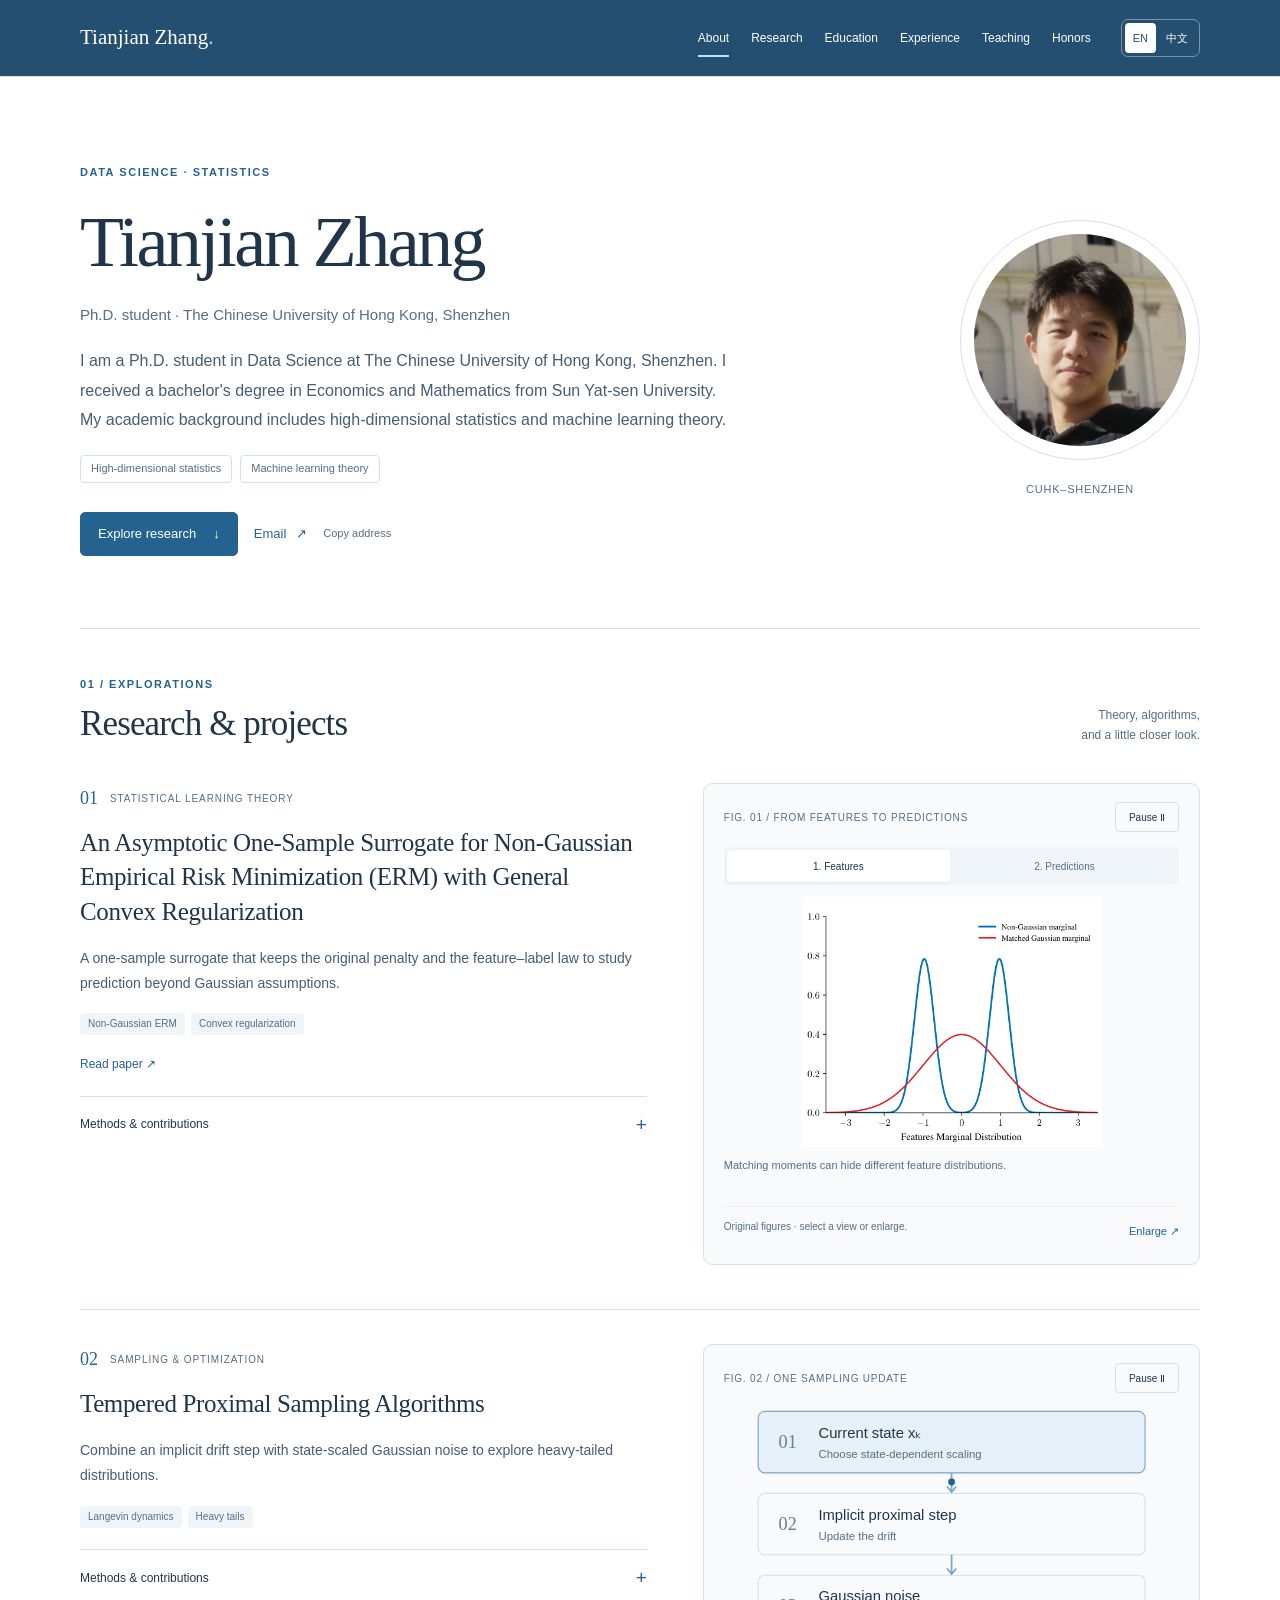
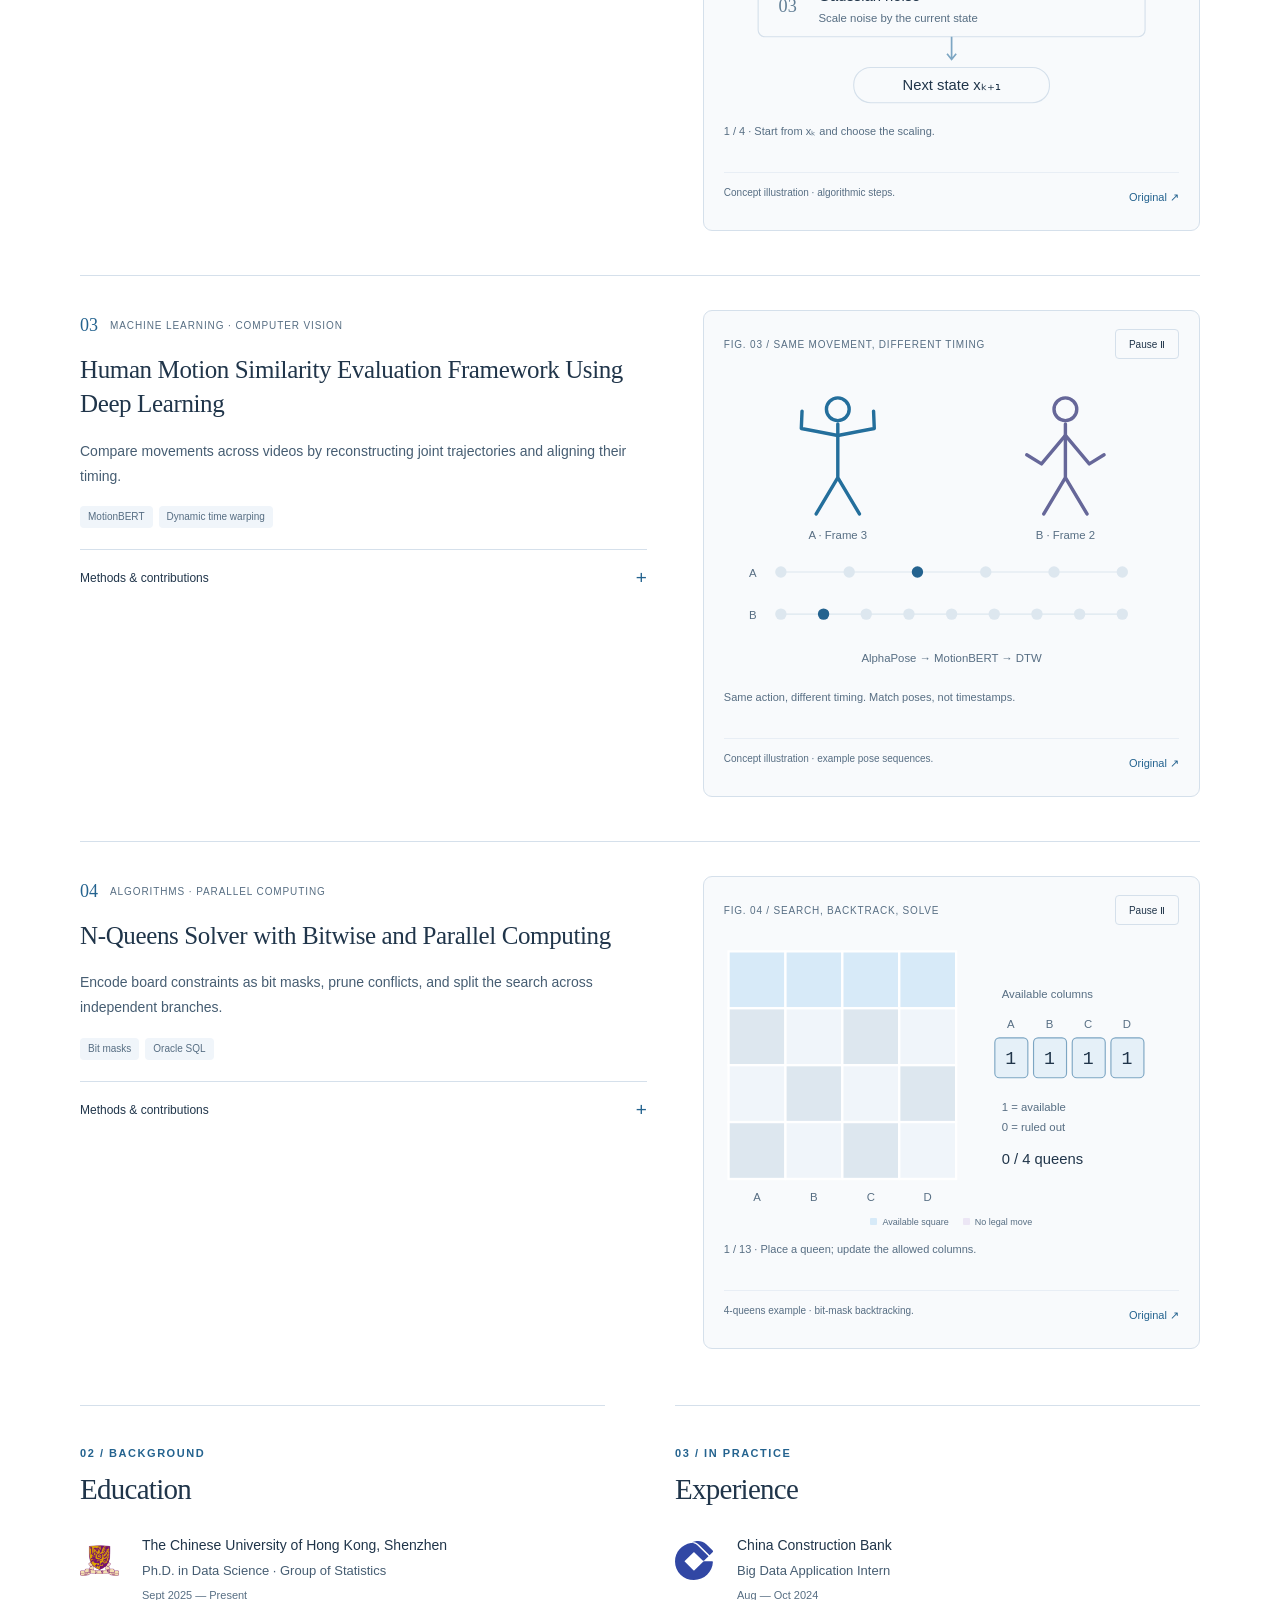
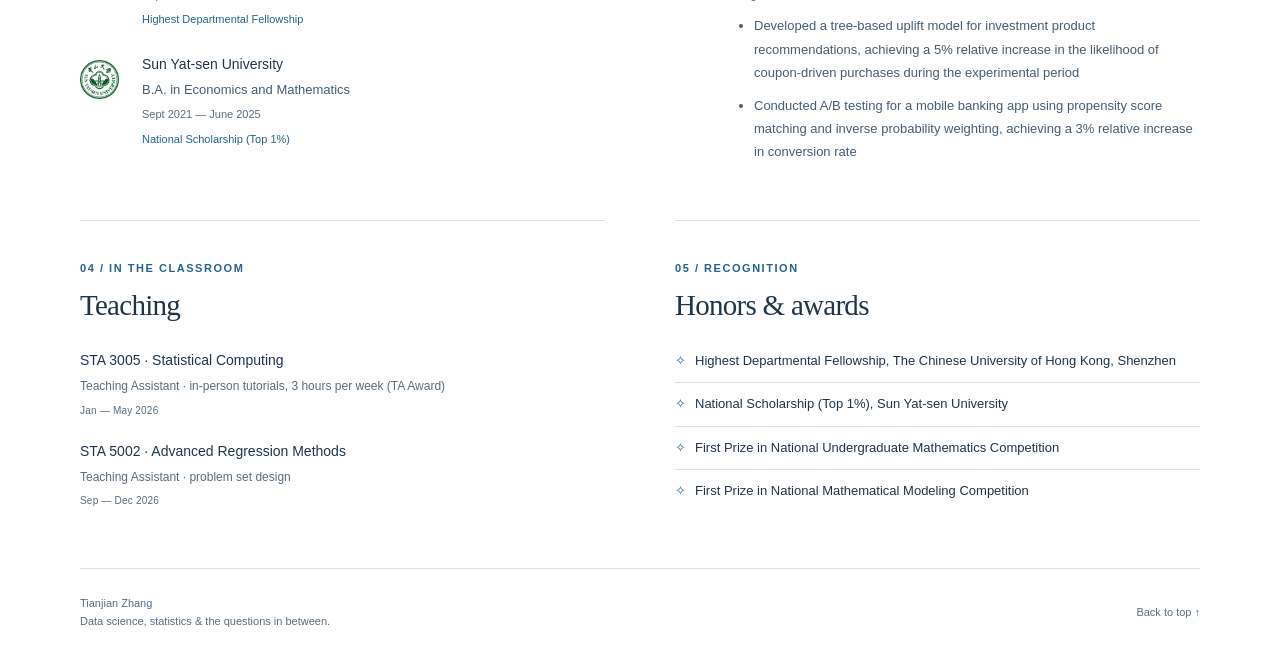
==== commit 8691bae0: "feat: add cool academic theme and shared component library" ====
--- a/index.html
+++ b/index.html
@@ -2,9 +2,9 @@
 <html lang="en">
 <head>
   <meta charset="utf-8"><meta name="viewport" content="width=device-width, initial-scale=1">
-  <meta name="theme-color" content="#faf9f6"><meta name="description" content="I am a Ph.D. student in Data Science at The Chinese University of Hong Kong, Shenzhen. I received a bachelor&#x27;s degree in Economics and Mathematics from Sun Yat-sen University. My academic background includes high-dimensional statistics and machine learning theory.">
+  <meta name="theme-color" content="#244f70"><meta name="description" content="I am a Ph.D. student in Data Science at The Chinese University of Hong Kong, Shenzhen. I received a bachelor&#x27;s degree in Economics and Mathematics from Sun Yat-sen University. My academic background includes high-dimensional statistics and machine learning theory.">
   <title>Tianjian Zhang — Data Science & Statistics</title>
-  <link rel="icon" href="data:image/svg+xml,%3Csvg xmlns='http://www.w3.org/2000/svg' viewBox='0 0 64 64'%3E%3Crect width='64' height='64' rx='12' fill='%23263530'/%3E%3Ctext x='32' y='46' fill='%23faf9f6' text-anchor='middle' font-family='Georgia,serif' font-size='44'%3ET%3C/text%3E%3C/svg%3E">
+  <link rel="icon" href="data:image/svg+xml,%3Csvg xmlns='http://www.w3.org/2000/svg' viewBox='0 0 64 64'%3E%3Crect width='64' height='64' rx='12' fill='%23244f70'/%3E%3Ctext x='32' y='46' fill='%23ffffff' text-anchor='middle' font-family='Georgia,serif' font-size='44'%3ET%3C/text%3E%3C/svg%3E">
   <link rel="alternate" hreflang="en" href="index.html"><link rel="alternate" hreflang="zh-CN" href="zh.html">
   <link rel="stylesheet" href="assets/site.css"><script type="module" src="assets/site.js"></script>
 </head>
@@ -17,8 +17,8 @@
   <button class="menu-toggle js-only" type="button" aria-expanded="false" aria-controls="main-nav">Menu <span aria-hidden="true">☰</span></button>
 </div></header>
 <main id="main" class="wrap">
-  <section class="hero" id="about" aria-labelledby="name"><div class="hero-copy"><p class="eyebrow">DATA SCIENCE · STATISTICS</p><h1 id="name">Tianjian Zhang</h1><p class="hero-role">Ph.D. student · The Chinese University of Hong Kong, Shenzhen</p><p class="hero-intro">I am a Ph.D. student in Data Science at The Chinese University of Hong Kong, Shenzhen. I received a bachelor's degree in Economics and Mathematics from Sun Yat-sen University. My academic background includes high-dimensional statistics and machine learning theory.</p><div class="hero-tags"><span class="tag">High-dimensional statistics</span><span class="tag">Machine learning theory</span></div><div class="hero-actions"><a class="button-primary" href="#projects">Explore research <span aria-hidden="true">↓</span></a><a class="text-link" href="mailto:tianjianzhang1@link.cuhk.edu.cn">Email <span aria-hidden="true">↗</span></a><button class="copy-email js-only" type="button">Copy address</button><span class="visually-hidden" id="copy-status" role="status"></span></div></div><figure class="hero-photo"><div class="portrait-wrap"><div class="portrait"><img src="images/portrait-outdoor.jpg" alt="Tianjian Zhang" fetchpriority="high"></div></div><figcaption class="portrait-caption">CUHK–SHENZHEN</figcaption></figure></section>
-  <section class="section" id="projects" aria-labelledby="research-title"><div class="section-heading"><div><p class="eyebrow">01 / EXPLORATIONS</p><h2 id="research-title">Research & projects</h2></div><p class="section-note">Theory, algorithms,<br>and a little closer look.</p></div><article class="project" id="project-erm" aria-labelledby="title-erm">
+  <section class="hero" id="about" aria-labelledby="name"><div class="hero-copy"><p class="eyebrow">DATA SCIENCE · STATISTICS</p><h1 id="name">Tianjian Zhang</h1><p class="hero-role">Ph.D. student · The Chinese University of Hong Kong, Shenzhen</p><p class="hero-intro">I am a Ph.D. student in Data Science at The Chinese University of Hong Kong, Shenzhen. I received a bachelor's degree in Economics and Mathematics from Sun Yat-sen University. My academic background includes high-dimensional statistics and machine learning theory.</p><div class="hero-tags"><span class="tag">High-dimensional statistics</span><span class="tag">Machine learning theory</span></div><div class="hero-actions"><a class="button-primary" href="#projects">Explore research <span aria-hidden="true">↓</span></a><a class="text-link" href="mailto:tianjianzhang1@link.cuhk.edu.cn">Email <span aria-hidden="true">↗</span></a><button class="copy-email js-only" type="button" data-copy="tianjianzhang1@link.cuhk.edu.cn" data-copy-status="copy-status">Copy address</button><span class="visually-hidden" id="copy-status" role="status"></span></div></div><figure class="hero-photo"><div class="portrait-wrap"><div class="portrait"><img src="images/portrait-outdoor.jpg" alt="Tianjian Zhang" fetchpriority="high"></div></div><figcaption class="portrait-caption">CUHK–SHENZHEN</figcaption></figure></section>
+  <section class="section" id="projects" aria-labelledby="research-title"><div class="section-heading"><div><p class="eyebrow">01 / EXPLORATIONS</p><h2 id="research-title">Research & projects</h2></div><p class="section-note">Theory, algorithms,<br>and a little closer look.</p></div><article class="project" data-nav-anchor id="project-erm" aria-labelledby="title-erm">
           <div class="project-copy"><p class="project-category"><span class="project-number">01</span>Statistical learning theory</p>
             <h3 id="title-erm">An Asymptotic One-Sample Surrogate for Non-Gaussian Empirical Risk Minimization (ERM) with General Convex Regularization</h3><p class="project-summary">A one-sample surrogate that keeps the original penalty and the feature–label law to study prediction beyond Gaussian assumptions.</p>
             <div class="project-tags"><span class="tag">Non-Gaussian ERM</span><span class="tag">Convex regularization</span></div><div class="project-links"><a class="paper-link" href="https://raw.githubusercontent.com/ZHANGTianjian09/non-gaussian-erm/main/paper.pdf" target="_blank" rel="noopener">Read paper <span aria-hidden="true">↗</span></a></div>
@@ -35,7 +35,7 @@
             <div class="diagram-fallback"><a href="images/erm-marginal.png"><img src="images/erm-marginal.png" alt="From features to predictions" loading="lazy"></a></div>
             <figcaption class="figure-footer" id="caption-erm"><p class="figure-caption">Original figures · select a view or enlarge.</p><a class="figure-zoom" href="images/erm-marginal.png" data-gallery="erm">Enlarge <span aria-hidden="true">↗</span></a></figcaption>
           </figure>
-        </article><article class="project" id="project-sampling" aria-labelledby="title-sampling">
+        </article><article class="project" data-nav-anchor id="project-sampling" aria-labelledby="title-sampling">
           <div class="project-copy"><p class="project-category"><span class="project-number">02</span>Sampling & optimization</p>
             <h3 id="title-sampling">Tempered Proximal Sampling Algorithms</h3><p class="project-summary">Combine an implicit drift step with state-scaled Gaussian noise to explore heavy-tailed distributions.</p>
             <div class="project-tags"><span class="tag">Langevin dynamics</span><span class="tag">Heavy tails</span></div>
@@ -51,7 +51,7 @@
             <div class="diagram-fallback"><a href="images/proximal-v2.svg"><img src="images/proximal-v2.svg" alt="One sampling update" loading="lazy"></a></div>
             <figcaption class="figure-footer" id="caption-sampling"><p class="figure-caption">Concept illustration · algorithmic steps.</p><a class="figure-zoom" href="images/proximal-v2.svg" data-gallery="sampling">Original <span aria-hidden="true">↗</span></a></figcaption>
           </figure>
-        </article><article class="project" id="project-motion" aria-labelledby="title-motion">
+        </article><article class="project" data-nav-anchor id="project-motion" aria-labelledby="title-motion">
           <div class="project-copy"><p class="project-category"><span class="project-number">03</span>Machine learning · Computer vision</p>
             <h3 id="title-motion">Human Motion Similarity Evaluation Framework Using Deep Learning</h3><p class="project-summary">Compare movements across videos by reconstructing joint trajectories and aligning their timing.</p>
             <div class="project-tags"><span class="tag">MotionBERT</span><span class="tag">Dynamic time warping</span></div>
@@ -67,7 +67,7 @@
             <div class="diagram-fallback"><a href="images/motion.svg"><img src="images/motion.svg" alt="Same movement, different timing" loading="lazy"></a></div>
             <figcaption class="figure-footer" id="caption-motion"><p class="figure-caption">Concept illustration · example pose sequences.</p><a class="figure-zoom" href="images/motion.svg" data-gallery="motion">Original <span aria-hidden="true">↗</span></a></figcaption>
           </figure>
-        </article><article class="project" id="project-queens" aria-labelledby="title-queens">
+        </article><article class="project" data-nav-anchor id="project-queens" aria-labelledby="title-queens">
           <div class="project-copy"><p class="project-category"><span class="project-number">04</span>Algorithms · Parallel computing</p>
             <h3 id="title-queens">N-Queens Solver with Bitwise and Parallel Computing</h3><p class="project-summary">Encode board constraints as bit masks, prune conflicts, and split the search across independent branches.</p>
             <div class="project-tags"><span class="tag">Bit masks</span><span class="tag">Oracle SQL</span></div>
@@ -95,5 +95,4 @@
   </div>
 </main>
 <footer class="wrap site-footer"><div>Tianjian Zhang<br>Data science, statistics & the questions in between.</div><a class="back-top" href="#about">Back to top ↑</a></footer>
-<dialog class="image-dialog" aria-labelledby="dialog-title"><div class="dialog-toolbar"><h2 id="dialog-title">Project figures</h2><button class="dialog-close" type="button" autofocus>Close ×</button></div><img class="dialog-image" src="images/erm-marginal.png" alt=""><div class="dialog-nav"><button type="button" data-direction="-1">← Previous</button><span class="dialog-count"></span><button type="button" data-direction="1">Next →</button></div><p class="dialog-source"><a class="dialog-original" href="images/erm-marginal.png" target="_blank" rel="noopener">Open original image ↗</a></p></dialog>
 </body></html>
--- a/assets/site.css
+++ b/assets/site.css
@@ -1,1218 +1,3 @@
 @charset "UTF-8";
-:root {
-  --paper:#faf9f6;
-  --white:#fff;
-  --ink:#263530;
-  --muted:#69736d;
-  --accent:#a64f2a;
-  --accent-soft:#f3e6dd;
-  --line:#dedfd6;
-  --green:#426b59;
-  --blue:#2a708e;
-  --serif:Georgia,"Songti SC","Noto Serif CJK SC",serif;
-  --sans:Inter,-apple-system,BlinkMacSystemFont,"Segoe UI","PingFang SC","Microsoft YaHei",sans-serif;
-  --header:76px;
-  color-scheme:light;
-}
-* {
-  box-sizing:border-box;
-}
-html {
-  scroll-behavior:smooth;
-  scroll-padding-top:100px;
-}
-body {
-  margin:0;
-  background:var(--paper);
-  color:var(--ink);
-  font-family:var(--sans);
-  font-size:16px;
-  line-height:1.7;
-  -webkit-font-smoothing:antialiased;
-}
-button,a {
-  -webkit-tap-highlight-color:transparent;
-}
-button,input {
-  font:inherit;
-}
-button {
-  cursor:pointer;
-}
-button:disabled {
-  cursor:default;
-}
-a {
-  color:inherit;
-  text-decoration-thickness:1px;
-  text-underline-offset:4px;
-}
-a:hover {
-  color:var(--accent);
-}
-a,button {
-  touch-action:manipulation;
-}
-button:focus-visible,a:focus-visible,summary:focus-visible {
-  outline:3px solid var(--accent);
-  outline-offset:5px;
-  border-radius:3px;
-}
-button {
-  color:inherit;
-}
-h1,h2,h3,p,figure {
-  margin:0;
-}
-h1,h2,h3 {
-  font-weight:400;
-}
-h1,h2 {
-  font-family:var(--serif);
-}
-img,svg {
-  max-width:100%;
-  display:block;
-}
-img {
-  height:auto;
-}
-.wrap {
-  width:min(1120px,calc(100% - 80px));
-  margin-inline:auto;
-}
-.skip-link {
-  position:fixed;
-  top:-100px;
-  left:16px;
-  z-index:30;
-  padding:10px 18px;
-  background:var(--ink);
-  color:white;
-}
-.skip-link:focus {
-  top:12px;
-}
-.site-header {
-  position:sticky;
-  top:0;
-  z-index:20;
-  background:rgba(250,249,246,.96);
-  border-bottom:1px solid var(--line);
-  backdrop-filter:blur(14px);
-}
-.header-inner {
-  min-height:var(--header);
-  display:flex;
-  align-items:center;
-  gap:28px;
-}
-.brand {
-  font-family:var(--serif);
-  font-size:21px;
-  text-decoration:none;
-  white-space:nowrap;
-}
-.brand-dot {
-  color:var(--accent);
-}
-.main-nav {
-  display:flex;
-  align-items:center;
-  gap:22px;
-  margin-left:auto;
-}
-.main-nav a {
-  font-size:12px;
-  text-decoration:none;
-  position:relative;
-  padding:26px 0;
-  white-space:nowrap;
-}
-.main-nav a::after {
-  content:"";
-  position:absolute;
-  bottom:17px;
-  left:0;
-  right:0;
-  height:2px;
-  background:var(--accent);
-  transform:scaleX(0);
-  transform-origin:left;
-  transition:transform .18s;
-}
-.main-nav a[aria-current="location"] {
-  color:var(--accent);
-}
-.main-nav a[aria-current="location"]::after,.main-nav a:hover::after {
-  transform:scaleX(1);
-}
-.language-switch {
-  display:flex;
-  padding:3px;
-  border:1px solid var(--line);
-  border-radius:7px;
-  gap:2px;
-  margin-left:2px;
-}
-.language-switch a {
-  padding:3px 8px;
-  font-size:11px;
-  text-decoration:none;
-  white-space:nowrap;
-  min-height:30px;
-  display:flex;
-  align-items:center;
-}
-.language-switch a[aria-current="page"] {
-  background:var(--ink);
-  color:white;
-  border-radius:4px;
-}
-.menu-toggle {
-  display:none;
-  border:1px solid var(--line);
-  background:transparent;
-  border-radius:6px;
-  padding:7px 11px;
-  font-size:13px;
-  min-height:40px;
-}
-.eyebrow {
-  font-size:11px;
-  font-weight:600;
-  letter-spacing:.14em;
-  text-transform:uppercase;
-  color:var(--accent);
-}
-.hero {
-  display:grid;
-  grid-template-columns:minmax(0,1fr) 240px;
-  gap:86px;
-  align-items:center;
-  padding:86px 0 72px;
-}
-.hero h1 {
-  font-size:clamp(44px,5.7vw,72px);
-  line-height:1.14;
-  letter-spacing:-.035em;
-  margin:19px 0 19px;
-}
-.hero-role {
-  font-size:15px;
-  color:var(--muted);
-  margin-bottom:19px;
-}
-.hero-intro {
-  font-size:16px;
-  line-height:1.85;
-  max-width:650px;
-  color:#4b5952;
-}
-.hero-tags {
-  display:flex;
-  gap:8px;
-  flex-wrap:wrap;
-  margin-top:20px;
-}
-.tag {
-  font-size:11px;
-  padding:4px 10px;
-  border:1px solid var(--line);
-  border-radius:4px;
-  color:#57635b;
-  line-height:1.6;
-}
-.hero-actions {
-  display:flex;
-  align-items:center;
-  flex-wrap:wrap;
-  gap:16px;
-  margin-top:29px;
-}
-.button-primary {
-  display:inline-flex;
-  align-items:center;
-  gap:17px;
-  padding:10px 17px;
-  background:var(--ink);
-  border:1px solid var(--ink);
-  border-radius:5px;
-  color:#fff;
-  font-size:13px;
-  text-decoration:none;
-  transition:background .18s,transform .18s;
-}
-.button-primary:hover {
-  background:var(--green);
-  color:#fff;
-  transform:translateY(-1px);
-}
-.text-link {
-  font-size:13px;
-  color:var(--accent);
-  text-decoration:none;
-  display:inline-flex;
-  gap:10px;
-  align-items:center;
-}
-.text-link:hover {
-  text-decoration:underline;
-}
-.copy-email {
-  background:none;
-  border:0;
-  font-size:11px;
-  color:var(--muted);
-  padding:8px 0;
-}
-.copy-email:hover {
-  color:var(--accent);
-}
-.portrait-wrap {
-  position:relative;
-  padding:13px;
-  border:1px solid var(--line);
-  border-radius:50%;
-  width:240px;
-}
-.portrait {
-  position:relative;
-  aspect-ratio:1;
-  border-radius:50%;
-  overflow:hidden;
-  background:#e8ece4;
-}
-.portrait img {
-  position:absolute;
-  width:213.3333%;
-  max-width:none;
-  left:-56.6667%;
-  top:-103.3333%;
-  height:auto;
-}
-.portrait-caption {
-  text-align:center;
-  font-size:11px;
-  color:var(--muted);
-  margin-top:20px;
-  letter-spacing:.07em;
-}
-.hero-photo {
-  justify-self:end;
-}
-.section {
-  border-top:1px solid var(--line);
-  padding:46px 0 56px;
-  scroll-margin-top:90px;
-}
-.section-heading {
-  display:flex;
-  justify-content:space-between;
-  align-items:end;
-  gap:24px;
-  margin-bottom:38px;
-}
-.section-heading h2 {
-  font-size:35px;
-  line-height:1.2;
-  letter-spacing:-.025em;
-}
-.section-heading .eyebrow {
-  margin-bottom:10px;
-}
-.section-note {
-  font-size:12px;
-  color:var(--muted);
-  text-align:right;
-  max-width:230px;
-}
-.project {
-  display:grid;
-  grid-template-columns:minmax(0,1.14fr) minmax(0,1fr);
-  gap:56px;
-  padding:34px 0 44px;
-  border-bottom:1px solid var(--line);
-  align-items:start;
-}
-.project:first-of-type {
-  padding-top:0;
-}
-.project:last-of-type {
-  border-bottom:0;
-  padding-bottom:0;
-}
-.project-category {
-  display:flex;
-  gap:12px;
-  align-items:center;
-  font-size:10px;
-  letter-spacing:.09em;
-  color:var(--muted);
-  text-transform:uppercase;
-  margin-bottom:12px;
-}
-.project-number {
-  font-family:var(--serif);
-  font-size:18px;
-  color:var(--accent);
-  letter-spacing:0;
-}
-.project h3 {
-  font-family:var(--serif);
-  font-size:25px;
-  line-height:1.37;
-  letter-spacing:-.015em;
-  text-wrap:pretty;
-}
-.project-summary {
-  margin-top:17px;
-  font-size:14px;
-  line-height:1.8;
-  color:#536057;
-}
-.project-tags {
-  display:flex;
-  flex-wrap:wrap;
-  gap:6px;
-  margin-top:17px;
-}
-.project-tags .tag {
-  background:#f0f1eb;
-  border:0;
-  padding:3px 8px;
-  font-size:10px;
-}
-.project-links {
-  display:flex;
-  align-items:center;
-  gap:20px;
-  margin:19px 0 0;
-}
-.paper-link {
-  font-size:12px;
-  text-decoration:none;
-  color:var(--accent);
-}
-.paper-link:hover {
-  text-decoration:underline;
-}
-.project-details {
-  margin-top:21px;
-}
-.project-details summary {
-  font-size:12px;
-  cursor:pointer;
-  list-style:none;
-  color:var(--ink);
-  display:flex;
-  align-items:center;
-  justify-content:space-between;
-  padding:12px 0;
-  border-top:1px solid var(--line);
-  gap:15px;
-}
-.project-details summary::-webkit-details-marker {
-  display:none;
-}
-.project-details summary::after {
-  content:"+";
-  font-size:19px;
-  color:var(--accent);
-  font-weight:300;
-}
-.project-details[open] summary::after {
-  content:"−";
-}
-.project-details ul,.experience-list {
-  padding-left:17px;
-  font-size:13px;
-  line-height:1.8;
-  color:#526057;
-  margin:10px 0 0;
-}
-.project-details li+li,.experience-list li+li {
-  margin-top:9px;
-}
-.research-note {
-  font-size:11px;
-  line-height:1.75;
-  color:var(--muted);
-  border-left:2px solid var(--accent);
-  padding-left:12px;
-  margin-top:17px;
-}
-.diagram {
-  background:var(--white);
-  border:1px solid var(--line);
-  border-radius:9px;
-  padding:18px 20px 15px;
-  overflow:hidden;
-}
-.figure-head {
-  display:flex;
-  align-items:center;
-  justify-content:space-between;
-  gap:10px;
-  margin-bottom:15px;
-}
-.figure-label {
-  font-size:10px;
-  letter-spacing:.08em;
-  text-transform:uppercase;
-  color:var(--muted);
-}
-.animation-toggle {
-  font-size:10px;
-  background:transparent;
-  border:1px solid var(--line);
-  border-radius:4px;
-  padding:5px 9px;
-  min-width:64px;
-  min-height:30px;
-  white-space:nowrap;
-}
-.animation-toggle:hover {
-  border-color:var(--accent);
-  color:var(--accent);
-}
-.diagram-canvas {
-  position:relative;
-  min-height:230px;
-}
-.diagram-canvas>svg {
-  width:100%;
-  height:auto;
-}
-.figure-footer {
-  border-top:1px solid #ebece6;
-  margin-top:13px;
-  padding-top:12px;
-  display:flex;
-  align-items:start;
-  gap:12px;
-  justify-content:space-between;
-}
-.figure-caption {
-  font-size:10px;
-  line-height:1.65;
-  color:var(--muted);
-  max-width:290px;
-}
-.figure-caption strong {
-  display:block;
-  font-weight:500;
-  color:var(--ink);
-  font-size:11px;
-}
-.figure-zoom {
-  flex-shrink:0;
-  border:0;
-  background:transparent;
-  color:var(--accent);
-  font-size:11px;
-  padding:3px 0;
-  min-height:30px;
-}
-.figure-zoom:hover {
-  text-decoration:underline;
-}
-.figure-tabs {
-  display:flex;
-  gap:3px;
-  padding:3px;
-  background:#f3f4ef;
-  border-radius:5px;
-  margin-bottom:12px;
-}
-.figure-tabs button {
-  flex:1;
-  border:0;
-  background:none;
-  border-radius:3px;
-  font-size:10px;
-  padding:6px 4px;
-  min-height:32px;
-  color:var(--muted);
-}
-.figure-tabs button[aria-pressed="true"] {
-  background:#fff;
-  box-shadow:0 1px 3px #26353010;
-  color:var(--ink);
-}
-.chart-image {
-  width:100%;
-  height:250px;
-  object-fit:contain;
-  cursor:zoom-in;
-}
-.chart-image[hidden] {
-  display:none;
-}
-.diagram svg text {
-  font-family:var(--sans);
-}
-.diagram .flow-node {
-  fill:#f7f8f4;
-  stroke:#dedfd6;
-  stroke-width:1;
-  transition:fill .25s,stroke .25s;
-}
-.diagram .flow-stage.is-current .flow-node {
-  fill:#edf3ee;
-  stroke:#6c8a72;
-}
-.flow-number {
-  font-family:var(--serif)!important;
-  fill:#93a094;
-  font-size:16px;
-}
-.flow-title {
-  font-size:13px;
-  fill:var(--ink);
-}
-.flow-subtitle {
-  font-size:10px;
-  fill:var(--muted);
-}
-.flow-connector {
-  fill:none;
-  stroke:#c7cdc3;
-  stroke-width:1.5;
-}
-.flow-dot {
-  fill:var(--accent);
-  transition:opacity .2s;
-}
-.diagram-state {
-  font-size:11px;
-  line-height:1.6;
-  min-height:36px;
-  color:var(--muted);
-  margin-top:10px;
-}
-.diagram-state strong {
-  color:var(--ink);
-  font-weight:500;
-}
-.pose-arm {
-  transition:transform .38s ease-in-out;
-  transform-origin:0 0;
-}
-.pose-body {
-  stroke-linecap:round;
-  stroke-linejoin:round;
-  fill:none;
-  stroke-width:3;
-}
-.frame-dot {
-  fill:#e5e9e0;
-  transition:fill .2s;
-}
-.frame-dot.active {
-  fill:var(--accent);
-}
-.timeline-path {
-  stroke:var(--accent);
-  stroke-width:1.5;
-  opacity:.45;
-  fill:none;
-}
-.board-square {
-  fill:#f1f3ed;
-  stroke:white;
-  stroke-width:2;
-  transition:fill .2s;
-}
-.board-square.dark {
-  fill:#e1e6da;
-}
-.board-square.available {
-  fill:#e9d8c9;
-}
-.board-square.blocked {
-  fill:#f3e3df;
-}
-.queen-piece {
-  fill:var(--ink);
-}
-.mask-cell {
-  fill:#f1f3ed;
-  stroke:#dedfd6;
-  stroke-width:1;
-}
-.mask-cell.is-available {
-  fill:#e7efe7;
-  stroke:#7d9a7e;
-}
-.mask-text {
-  font-size:16px;
-  fill:var(--ink);
-  font-family:ui-monospace,monospace!important;
-}
-.diagram-key {
-  display:flex;
-  gap:14px;
-  font-size:9px;
-  color:var(--muted);
-  justify-content:center;
-  margin-top:4px;
-}
-.diagram-key span::before {
-  content:"";
-  width:7px;
-  height:7px;
-  display:inline-block;
-  margin-right:5px;
-  background:#e9d8c9;
-  border-radius:1px;
-}
-.diagram-key span+span::before {
-  background:#f3e3df;
-}
-.resume-grid {
-  display:grid;
-  grid-template-columns:1fr 1fr;
-  column-gap:70px;
-}
-.resume-grid>.section {
-  padding-top:38px;
-}
-.resume-grid .section-heading {
-  margin-bottom:28px;
-}
-.resume-grid h2 {
-  font-size:29px;
-}
-.resume-entry {
-  position:relative;
-  padding-left:62px;
-  margin-bottom:25px;
-}
-.resume-entry:last-child {
-  margin-bottom:0;
-}
-.institution-logo {
-  position:absolute;
-  left:0;
-  top:4px;
-  width:39px;
-  height:43px;
-  object-fit:contain;
-  mix-blend-mode:multiply;
-}
-.resume-entry h3 {
-  font-size:14px;
-  font-weight:500;
-  line-height:1.55;
-}
-.resume-entry h3 a {
-  text-decoration:none;
-}
-.resume-role {
-  font-size:13px;
-  color:#526057;
-  margin-top:3px;
-}
-.resume-date {
-  font-size:11px;
-  color:var(--muted);
-  margin-top:4px;
-}
-.resume-award {
-  font-size:11px;
-  color:var(--accent);
-  margin-top:6px;
-}
-.teaching-entry+.teaching-entry {
-  margin-top:22px;
-}
-.teaching-entry h3 {
-  font-size:14px;
-  font-weight:500;
-  line-height:1.5;
-}
-.teaching-entry p {
-  font-size:12px;
-  color:var(--muted);
-  margin-top:5px;
-}
-.teaching-entry .resume-date {
-  font-size:10px;
-  letter-spacing:.02em;
-}
-.honors-list {
-  list-style:none;
-  margin:0;
-  padding:0;
-}
-.honors-list li {
-  font-size:13px;
-  padding:10px 0 10px 20px;
-  position:relative;
-  line-height:1.7;
-  border-bottom:1px solid var(--line);
-}
-.honors-list li:first-child {
-  padding-top:0;
-}
-.honors-list li:last-child {
-  border-bottom:0;
-}
-.honors-list li::before {
-  content:"✧";
-  position:absolute;
-  left:0;
-  color:var(--accent);
-}
-.site-footer {
-  padding:25px 0 30px;
-  border-top:1px solid var(--line);
-  font-size:11px;
-  color:var(--muted);
-  display:flex;
-  justify-content:space-between;
-  align-items:center;
-  gap:20px;
-}
-.site-footer a {
-  text-decoration:none;
-}
-.back-top {
-  font-size:11px;
-}
-.image-dialog {
-  border:1px solid var(--line);
-  border-radius:9px;
-  padding:20px;
-  max-width:min(1100px,calc(100vw - 32px));
-  width:fit-content;
-  background:var(--paper);
-  color:var(--ink);
-  max-height:90dvh;
-  overflow:auto;
-}
-.image-dialog::backdrop {
-  background:rgba(19,29,23,.75);
-  backdrop-filter:blur(3px);
-}
-.dialog-toolbar {
-  display:flex;
-  align-items:center;
-  gap:18px;
-  justify-content:space-between;
-  margin-bottom:16px;
-}
-.dialog-toolbar h2 {
-  font-family:var(--sans);
-  font-size:13px;
-  line-height:1.5;
-}
-.dialog-close {
-  border:1px solid var(--line);
-  border-radius:4px;
-  padding:5px 12px;
-  background:white;
-  min-height:38px;
-  flex-shrink:0;
-  font-size:12px;
-}
-.dialog-image {
-  max-width:100%;
-  max-height:65dvh;
-  object-fit:contain;
-  background:white;
-  margin:auto;
-}
-.dialog-nav {
-  display:flex;
-  align-items:center;
-  justify-content:center;
-  gap:24px;
-  margin-top:16px;
-  font-size:12px;
-}
-.dialog-nav button {
-  border:1px solid var(--line);
-  background:white;
-  border-radius:4px;
-  padding:6px 13px;
-  min-height:36px;
-}
-.dialog-nav button:disabled {
-  opacity:.35;
-}
-.dialog-source {
-  text-align:center;
-  font-size:11px;
-  margin-top:14px;
-  color:var(--muted);
-}
-.visually-hidden {
-  position:absolute;
-  width:1px;
-  height:1px;
-  padding:0;
-  margin:-1px;
-  overflow:hidden;
-  clip:rect(0,0,0,0);
-  white-space:nowrap;
-  border:0;
-}
-.js-only {
-  display:none;
-}
-.js .js-only {
-  display:initial;
-}
-.js .menu-toggle {
-  display:none;
-}
-.diagram-fallback {
-  padding:20px 10px;
-}
-.diagram-fallback img {
-  width:100%;
-  max-height:250px;
-  object-fit:contain;
-}
-.js .diagram-fallback {
-  display:none;
-}
-[hidden] {
-  display:none!important;
-}
-.js .diagram-live {
-  display:block;
-}
-.chart-image {
-  animation:figure-in .32s ease-out;
-}
-.figure-zoom {
-  text-decoration:none;
-}
-@keyframes figure-in {
-  from {
-    opacity:.45;
-  }
-  to {
-    opacity:1;
-  }
-}
-@media(min-width:1440px) {
-  .hero {
-    padding-top:100px;
-    padding-bottom:90px;
-  }
-}
-@media(max-width:1100px) {
-  .wrap {
-    width:calc(100% - 56px);
-  }
-  .header-inner {
-    gap:17px;
-  }
-  .main-nav {
-    gap:15px;
-  }
-  .main-nav a {
-    font-size:11px;
-  }
-  .brand {
-    font-size:19px;
-  }
-  .hero {
-    gap:50px;
-    grid-template-columns:minmax(0,1fr) 200px;
-  }
-  .portrait-wrap {
-    width:200px;
-  }
-  .project {
-    gap:32px;
-  }
-  .resume-grid {
-    column-gap:42px;
-  }
-}
-@media(max-width:860px) {
-  :root {
-    --header:68px;
-  }
-  .header-inner {
-    position:relative;
-    flex-wrap:wrap;
-    gap:12px;
-  }
-  .brand {
-    margin-right:auto;
-  }
-  .language-switch {
-    margin-left:0;
-  }
-  .js .menu-toggle {
-    display:block;
-  }
-  .main-nav {
-    order:4;
-    width:100%;
-    gap:8px 22px;
-    margin:0;
-    flex-wrap:wrap;
-    padding:0 0 14px;
-  }
-  .main-nav a {
-    padding:5px 0;
-    font-size:12px;
-  }
-  .main-nav a::after {
-    bottom:0;
-  }
-  .js .main-nav {
-    display:none;
-  }
-  .js .main-nav.is-open {
-    display:flex;
-  }
-  .hero {
-    padding-top:58px;
-    padding-bottom:56px;
-    gap:35px;
-    grid-template-columns:minmax(0,1fr) 160px;
-  }
-  .hero h1 {
-    font-size:49px;
-  }
-  .hero-intro {
-    font-size:14px;
-  }
-  .portrait-wrap {
-    width:160px;
-  }
-  .portrait-caption {
-    font-size:10px;
-  }
-  .project {
-    grid-template-columns:minmax(0,1fr) minmax(0,.9fr);
-    gap:25px;
-  }
-  .project h3 {
-    font-size:23px;
-  }
-  .diagram {
-    padding:14px;
-  }
-  .project-summary {
-    font-size:13px;
-  }
-  .diagram-canvas {
-    min-height:190px;
-  }
-  .chart-image {
-    height:215px;
-  }
-  .section-note {
-    font-size:11px;
-  }
-  .section-heading h2 {
-    font-size:31px;
-  }
-  .resume-grid {
-    column-gap:30px;
-  }
-  .resume-entry {
-    padding-left:50px;
-  }
-  .institution-logo {
-    width:32px;
-    height:38px;
-  }
-  .figure-caption {
-    font-size:9px;
-  }
-  .figure-caption strong {
-    font-size:10px;
-  }
-}
-@media(max-width:640px) {
-  .wrap {
-    width:calc(100% - 40px);
-  }
-  .brand {
-    font-size:18px;
-  }
-  .header-inner {
-    gap:9px;
-  }
-  .language-switch a {
-    padding:3px 6px;
-    font-size:10px;
-  }
-  .menu-toggle {
-    font-size:11px;
-    padding:5px 9px;
-  }
-  .hero {
-    grid-template-columns:minmax(0,1fr);
-    position:relative;
-    padding:40px 0 42px;
-    gap:25px;
-  }
-  .hero-copy {
-    padding-top:120px;
-  }
-  .hero-photo {
-    position:absolute;
-    top:32px;
-    left:0;
-    justify-self:start;
-  }
-  .portrait-wrap {
-    width:100px;
-    padding:5px;
-  }
-  .portrait-caption {
-    display:none;
-  }
-  .hero h1 {
-    font-size:43px;
-    line-height:1.15;
-    margin:12px 0;
-  }
-  .hero .eyebrow {
-    font-size:10px;
-  }
-  .hero-role {
-    font-size:12px;
-    margin-bottom:15px;
-  }
-  .hero-intro {
-    font-size:14px;
-    line-height:1.85;
-  }
-  .hero-tags {
-    margin-top:17px;
-    gap:5px;
-  }
-  .hero-tags .tag {
-    font-size:10px;
-    padding:4px 8px;
-  }
-  .hero-actions {
-    gap:15px;
-    margin-top:23px;
-  }
-  .button-primary {
-    font-size:12px;
-  }
-  .copy-email {
-    font-size:10px;
-  }
-  .section {
-    padding:33px 0 38px;
-  }
-  .section-heading {
-    margin-bottom:27px;
-    align-items:start;
-    gap:16px;
-  }
-  .section-heading h2 {
-    font-size:29px;
-  }
-  .section-note {
-    font-size:10px;
-    max-width:130px;
-    padding-top:25px;
-  }
-  .section-heading .eyebrow {
-    font-size:9px;
-  }
-  .project {
-    grid-template-columns:minmax(0,1fr);
-    gap:22px;
-    padding:30px 0 36px;
-  }
-  .project h3 {
-    font-size:24px;
-  }
-  .project-summary {
-    font-size:14px;
-  }
-  .project-details {
-    margin-top:17px;
-  }
-  .diagram {
-    padding:16px;
-  }
-  .chart-image {
-    height:240px;
-  }
-  .diagram-canvas {
-    min-height:210px;
-  }
-  .diagram-state {
-    min-height:32px;
-  }
-  .figure-caption {
-    font-size:10px;
-  }
-  .figure-caption strong {
-    font-size:11px;
-  }
-  .resume-grid {
-    grid-template-columns:minmax(0,1fr);
-  }
-  .resume-grid>.section {
-    padding:30px 0;
-  }
-  .resume-grid h2 {
-    font-size:28px;
-  }
-  .resume-entry {
-    padding-left:55px;
-  }
-  .institution-logo {
-    width:36px;
-    height:42px;
-  }
-  .resume-grid .section-heading {
-    margin-bottom:23px;
-  }
-  .site-footer {
-    align-items:start;
-    font-size:10px;
-  }
-  .image-dialog {
-    padding:13px;
-  }
-  .dialog-toolbar {
-    gap:10px;
-  }
-  .dialog-toolbar h2 {
-    font-size:11px;
-  }
-  .dialog-image {
-    max-height:60dvh;
-  }
-  .figure-zoom {
-    min-height:36px;
-  }
-  .animation-toggle {
-    min-height:34px;
-  }
-  .figure-tabs button {
-    min-height:36px;
-  }
-}
-@media(prefers-reduced-motion:reduce) {
-  html {
-    scroll-behavior:auto;
-  }
-  *,*::before,*::after {
-    animation:none!important;
-    transition:none!important;
-  }
-  .button-primary:hover {
-    transform:none;
-  }
-}
+@import url("./tokens.css");
+@import url("./components.css");
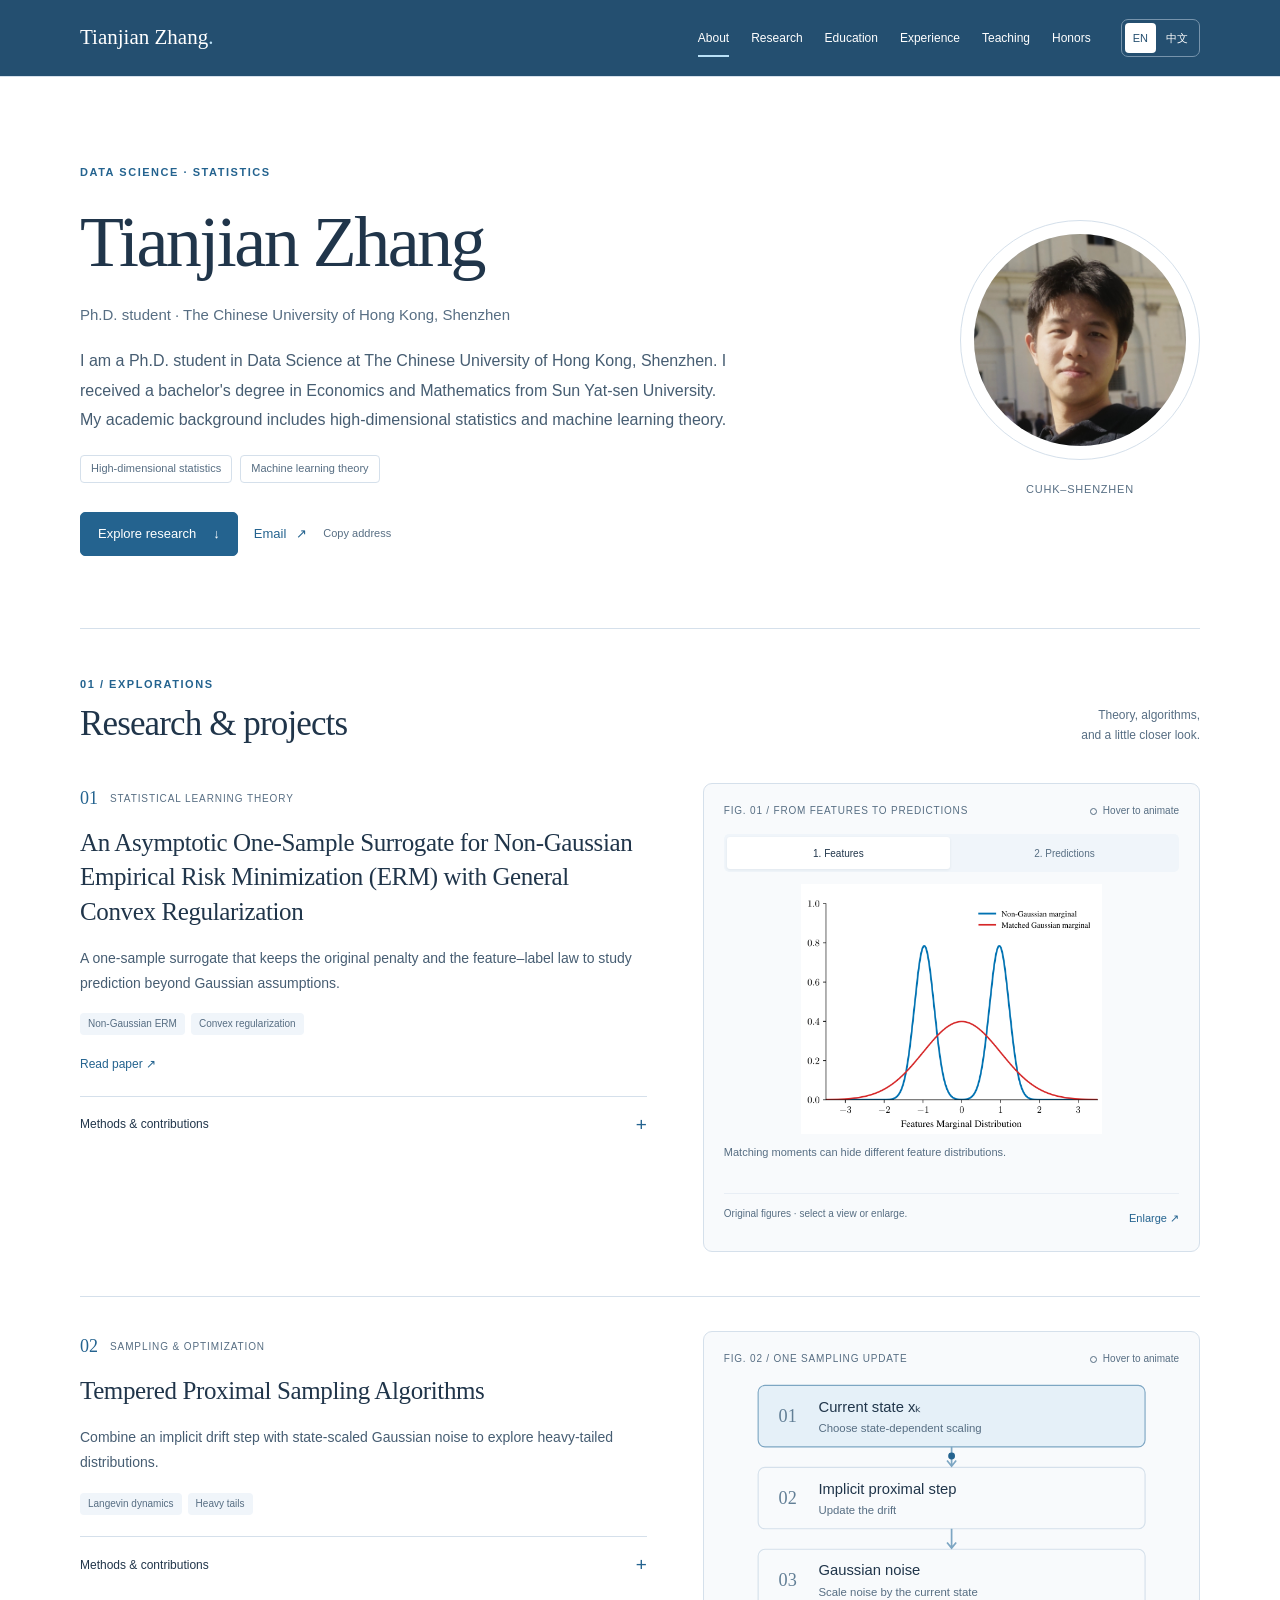
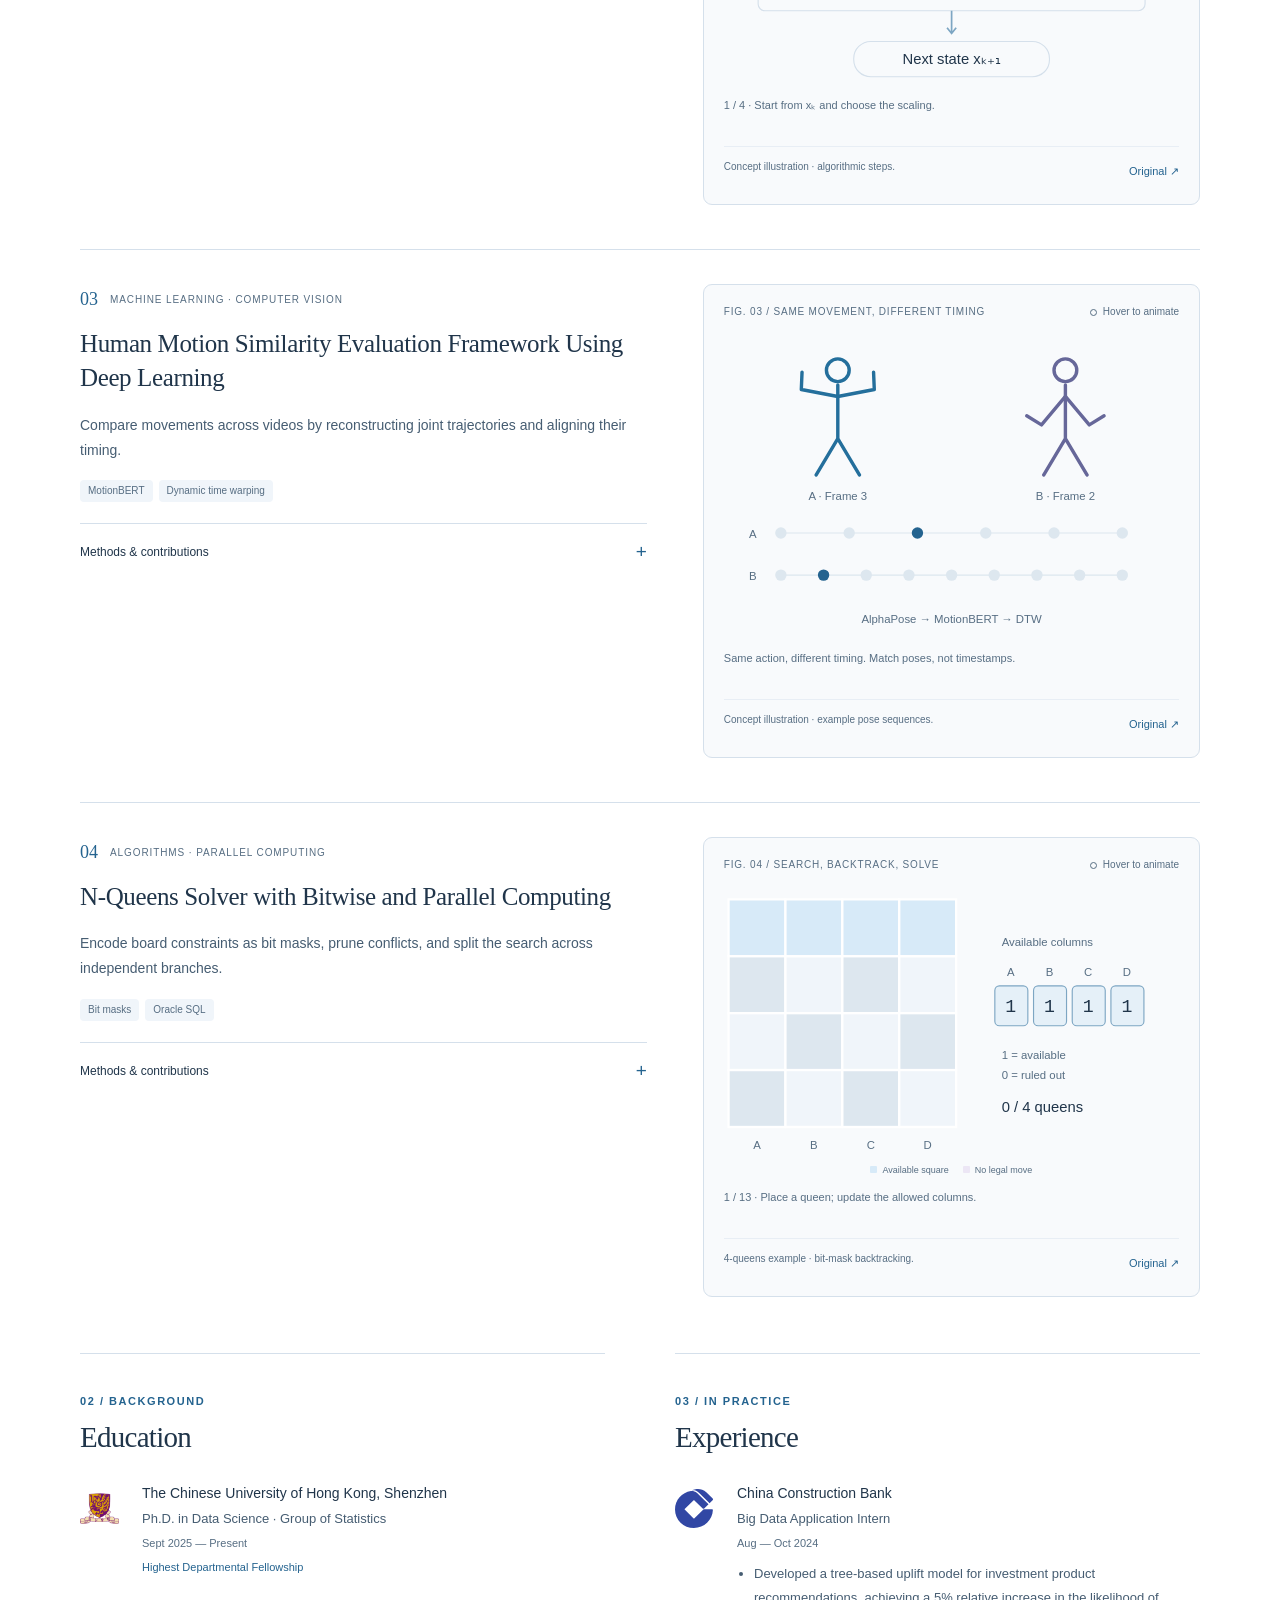
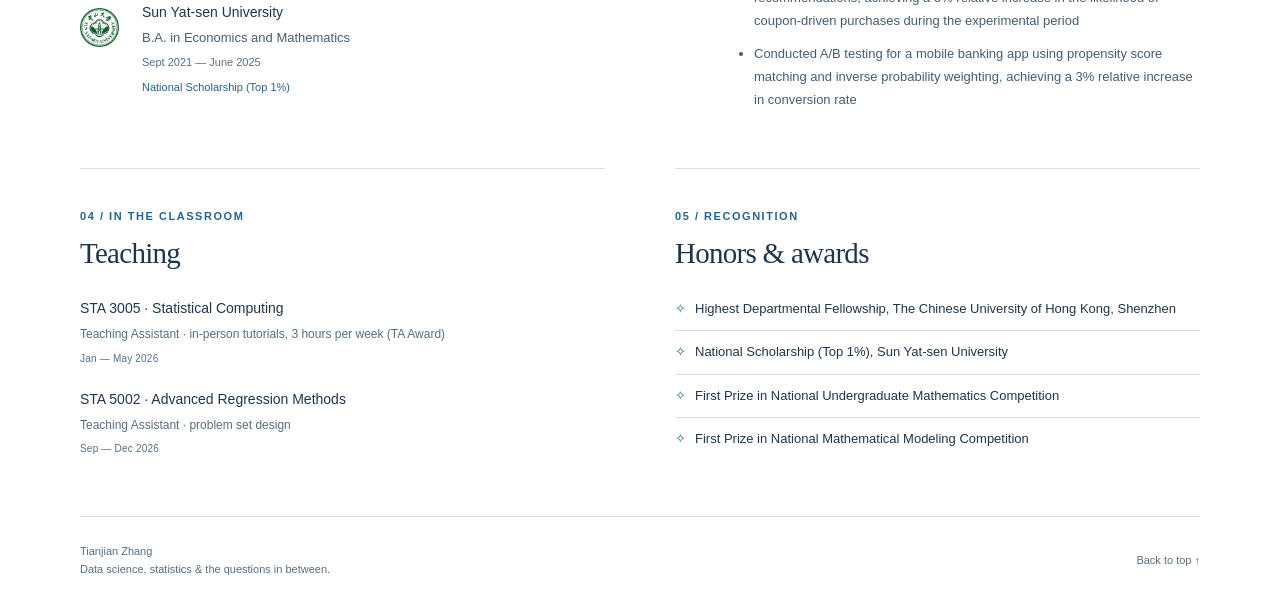
==== commit d993cdb3: "feat: play project illustrations on hover" ====
--- a/index.html
+++ b/index.html
@@ -30,7 +30,7 @@
         </ul><p class="research-note">The paper’s prediction-transfer results are conditional on its fresh-score conjecture and stated assumptions. Transfer of support statistics remains open.</p></details>
           </div>
           <figure class="diagram" data-diagram="erm" aria-labelledby="caption-erm">
-            <div class="figure-head"><span class="figure-label">FIG. 01 / From features to predictions</span><button type="button" class="animation-toggle js-only">Play</button></div>
+            <div class="figure-head"><span class="figure-label">FIG. 01 / From features to predictions</span><span class="animation-hint js-only" aria-hidden="true"></span></div>
             <div class="diagram-live js-only"></div>
             <div class="diagram-fallback"><a href="images/erm-marginal.png"><img src="images/erm-marginal.png" alt="From features to predictions" loading="lazy"></a></div>
             <figcaption class="figure-footer" id="caption-erm"><p class="figure-caption">Original figures · select a view or enlarge.</p><a class="figure-zoom" href="images/erm-marginal.png" data-gallery="erm">Enlarge <span aria-hidden="true">↗</span></a></figcaption>
@@ -46,7 +46,7 @@
         </ul></details>
           </div>
           <figure class="diagram" data-diagram="sampling" aria-labelledby="caption-sampling">
-            <div class="figure-head"><span class="figure-label">FIG. 02 / One sampling update</span><button type="button" class="animation-toggle js-only">Play</button></div>
+            <div class="figure-head"><span class="figure-label">FIG. 02 / One sampling update</span><span class="animation-hint js-only" aria-hidden="true"></span></div>
             <div class="diagram-live js-only"></div>
             <div class="diagram-fallback"><a href="images/proximal-v2.svg"><img src="images/proximal-v2.svg" alt="One sampling update" loading="lazy"></a></div>
             <figcaption class="figure-footer" id="caption-sampling"><p class="figure-caption">Concept illustration · algorithmic steps.</p><a class="figure-zoom" href="images/proximal-v2.svg" data-gallery="sampling">Original <span aria-hidden="true">↗</span></a></figcaption>
@@ -62,7 +62,7 @@
         </ul></details>
           </div>
           <figure class="diagram" data-diagram="motion" aria-labelledby="caption-motion">
-            <div class="figure-head"><span class="figure-label">FIG. 03 / Same movement, different timing</span><button type="button" class="animation-toggle js-only">Play</button></div>
+            <div class="figure-head"><span class="figure-label">FIG. 03 / Same movement, different timing</span><span class="animation-hint js-only" aria-hidden="true"></span></div>
             <div class="diagram-live js-only"></div>
             <div class="diagram-fallback"><a href="images/motion.svg"><img src="images/motion.svg" alt="Same movement, different timing" loading="lazy"></a></div>
             <figcaption class="figure-footer" id="caption-motion"><p class="figure-caption">Concept illustration · example pose sequences.</p><a class="figure-zoom" href="images/motion.svg" data-gallery="motion">Original <span aria-hidden="true">↗</span></a></figcaption>
@@ -78,7 +78,7 @@
         </ul></details>
           </div>
           <figure class="diagram" data-diagram="queens" aria-labelledby="caption-queens">
-            <div class="figure-head"><span class="figure-label">FIG. 04 / Search, backtrack, solve</span><button type="button" class="animation-toggle js-only">Play</button></div>
+            <div class="figure-head"><span class="figure-label">FIG. 04 / Search, backtrack, solve</span><span class="animation-hint js-only" aria-hidden="true"></span></div>
             <div class="diagram-live js-only"></div>
             <div class="diagram-fallback"><a href="images/nqueens.svg"><img src="images/nqueens.svg" alt="Search, backtrack, solve" loading="lazy"></a></div>
             <figcaption class="figure-footer" id="caption-queens"><p class="figure-caption">4-queens example · bit-mask backtracking.</p><a class="figure-zoom" href="images/nqueens.svg" data-gallery="queens">Original <span aria-hidden="true">↗</span></a></figcaption>
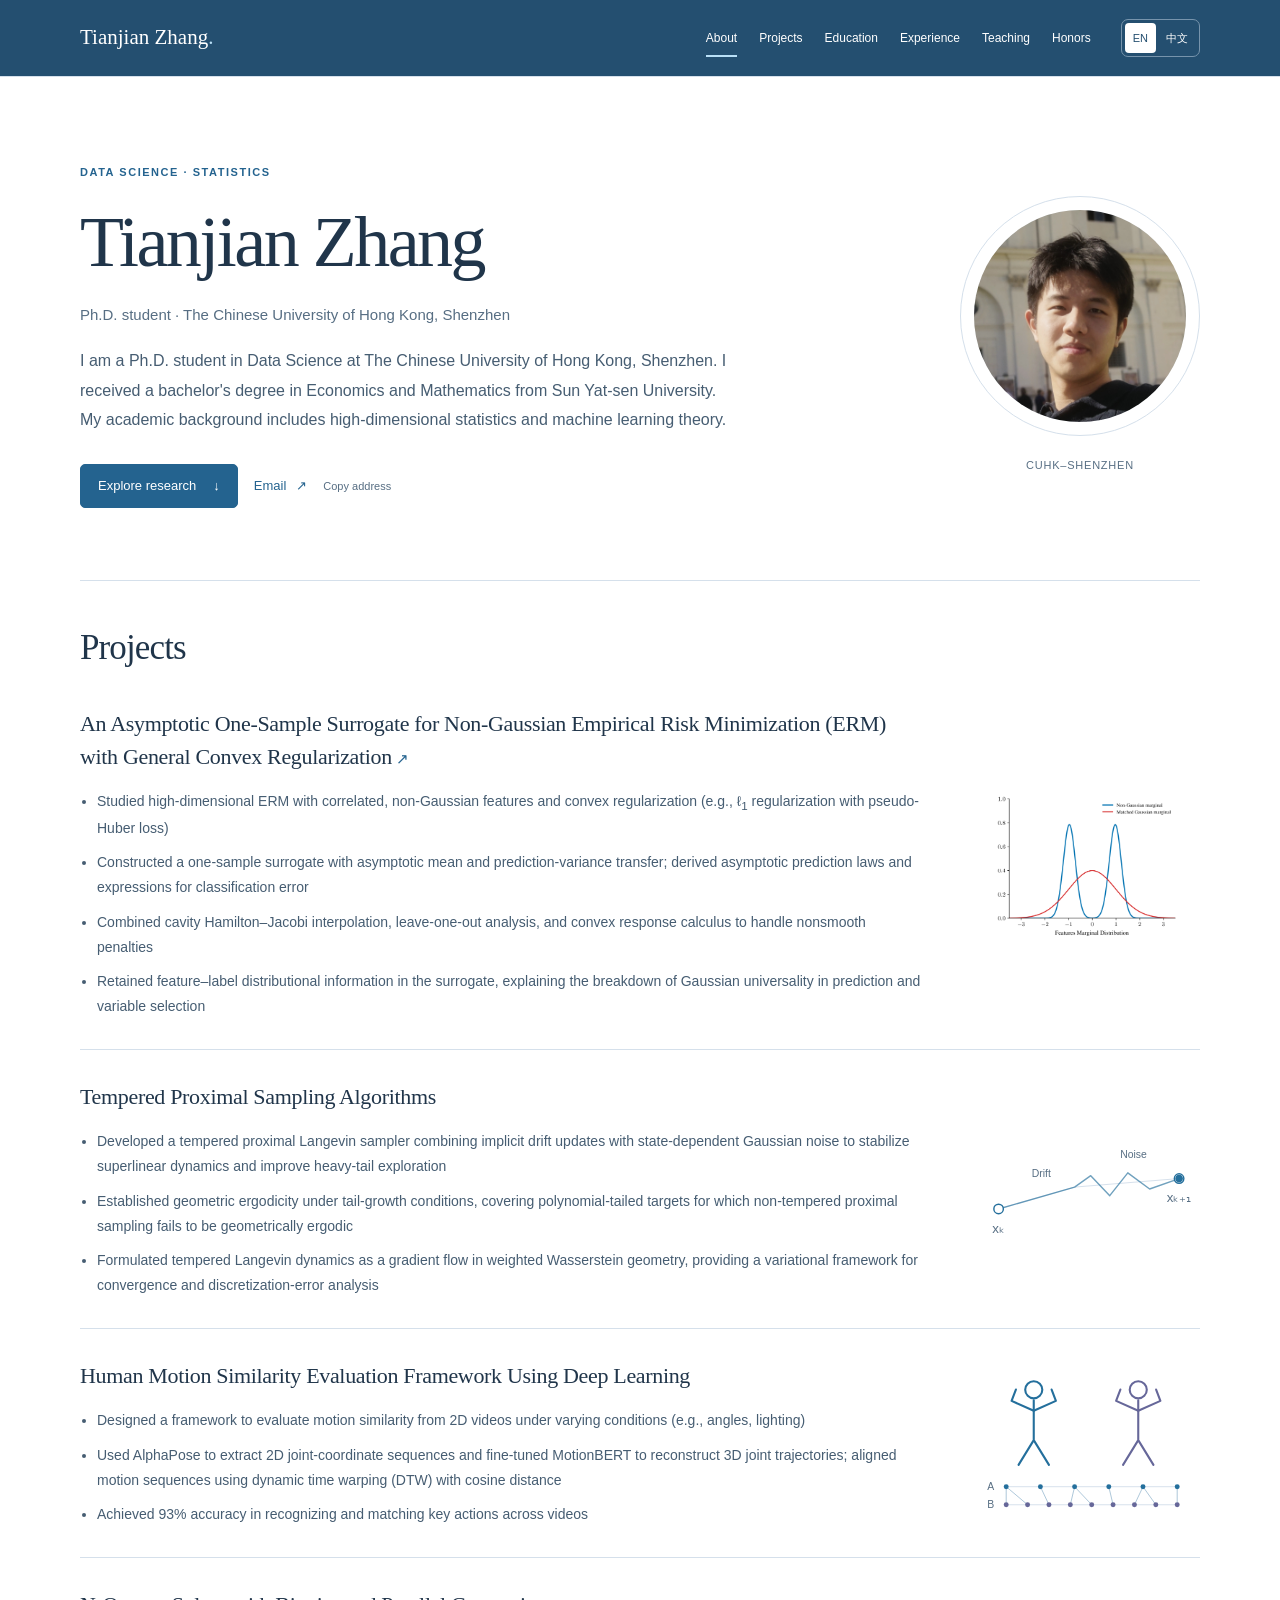
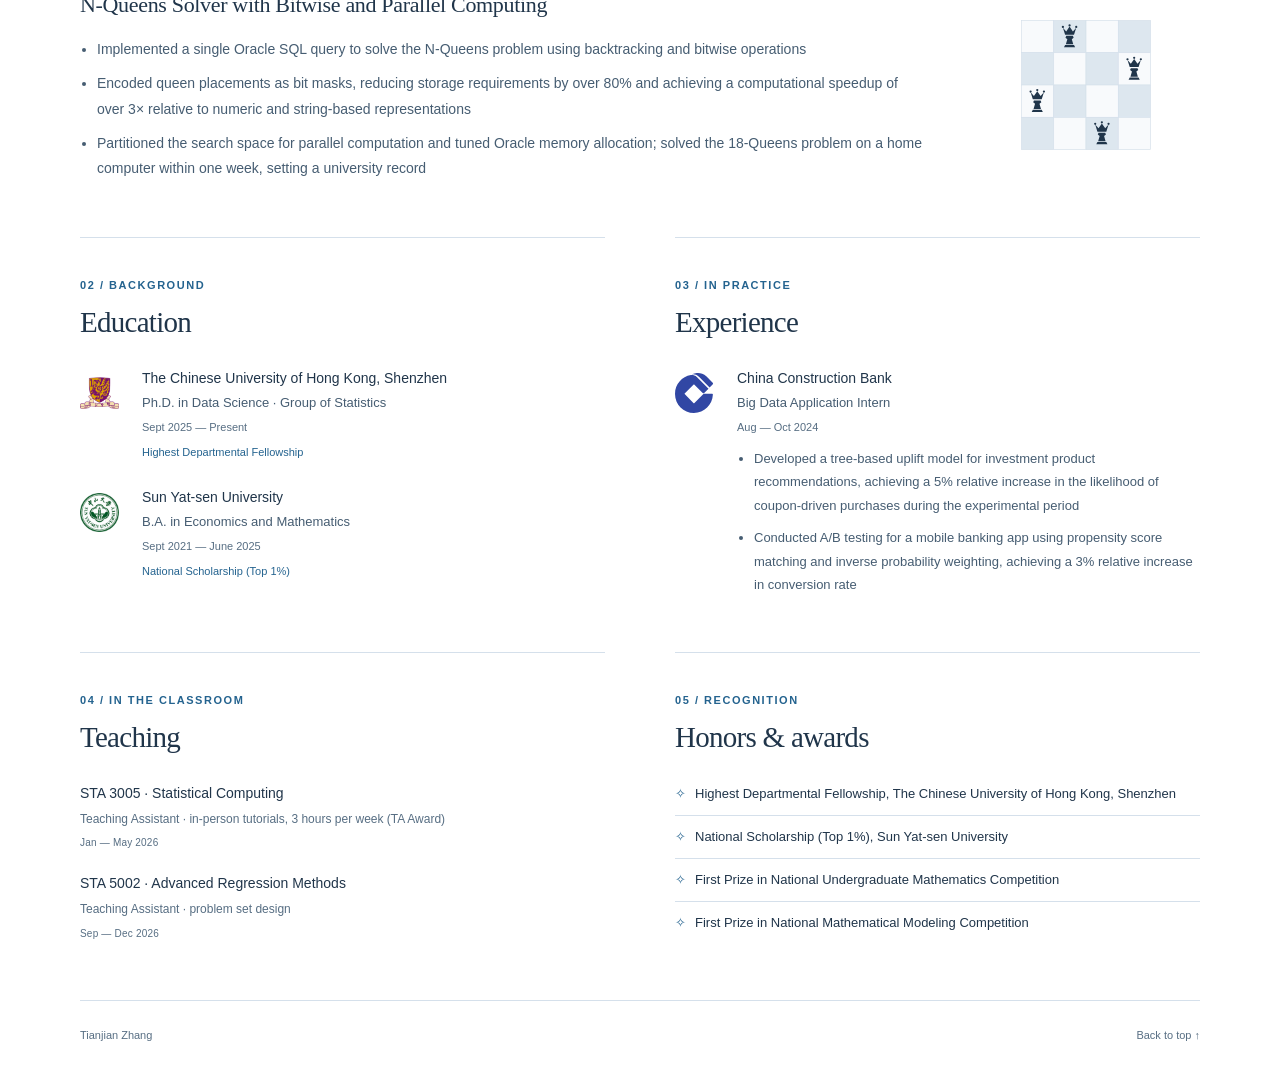
==== commit dfea2610: "refactor: simplify project previews and restore original copy" ====
--- a/index.html
+++ b/index.html
@@ -12,78 +12,60 @@
 <a class="skip-link" href="#main">Skip to content</a>
 <header class="site-header"><div class="wrap header-inner">
   <a class="brand" href="#about">Tianjian Zhang<span class="brand-dot">.</span></a>
-  <nav class="main-nav" id="main-nav" aria-label="Main navigation"><a href="#about" aria-current="location">About</a><a href="#projects">Research</a><a href="#education">Education</a><a href="#experience">Experience</a><a href="#teaching">Teaching</a><a href="#honors">Honors</a></nav>
+  <nav class="main-nav" id="main-nav" aria-label="Main navigation"><a href="#about" aria-current="location">About</a><a href="#projects">Projects</a><a href="#education">Education</a><a href="#experience">Experience</a><a href="#teaching">Teaching</a><a href="#honors">Honors</a></nav>
   <div class="language-switch" aria-label="Language"><a href="index.html" lang="en" hreflang="en" data-language="en" aria-current="page">EN</a><a href="zh.html" lang="zh-CN" hreflang="zh-CN" data-language="zh">中文</a></div>
   <button class="menu-toggle js-only" type="button" aria-expanded="false" aria-controls="main-nav">Menu <span aria-hidden="true">☰</span></button>
 </div></header>
 <main id="main" class="wrap">
-  <section class="hero" id="about" aria-labelledby="name"><div class="hero-copy"><p class="eyebrow">DATA SCIENCE · STATISTICS</p><h1 id="name">Tianjian Zhang</h1><p class="hero-role">Ph.D. student · The Chinese University of Hong Kong, Shenzhen</p><p class="hero-intro">I am a Ph.D. student in Data Science at The Chinese University of Hong Kong, Shenzhen. I received a bachelor's degree in Economics and Mathematics from Sun Yat-sen University. My academic background includes high-dimensional statistics and machine learning theory.</p><div class="hero-tags"><span class="tag">High-dimensional statistics</span><span class="tag">Machine learning theory</span></div><div class="hero-actions"><a class="button-primary" href="#projects">Explore research <span aria-hidden="true">↓</span></a><a class="text-link" href="mailto:tianjianzhang1@link.cuhk.edu.cn">Email <span aria-hidden="true">↗</span></a><button class="copy-email js-only" type="button" data-copy="tianjianzhang1@link.cuhk.edu.cn" data-copy-status="copy-status">Copy address</button><span class="visually-hidden" id="copy-status" role="status"></span></div></div><figure class="hero-photo"><div class="portrait-wrap"><div class="portrait"><img src="images/portrait-outdoor.jpg" alt="Tianjian Zhang" fetchpriority="high"></div></div><figcaption class="portrait-caption">CUHK–SHENZHEN</figcaption></figure></section>
-  <section class="section" id="projects" aria-labelledby="research-title"><div class="section-heading"><div><p class="eyebrow">01 / EXPLORATIONS</p><h2 id="research-title">Research & projects</h2></div><p class="section-note">Theory, algorithms,<br>and a little closer look.</p></div><article class="project" data-nav-anchor id="project-erm" aria-labelledby="title-erm">
-          <div class="project-copy"><p class="project-category"><span class="project-number">01</span>Statistical learning theory</p>
-            <h3 id="title-erm">An Asymptotic One-Sample Surrogate for Non-Gaussian Empirical Risk Minimization (ERM) with General Convex Regularization</h3><p class="project-summary">A one-sample surrogate that keeps the original penalty and the feature–label law to study prediction beyond Gaussian assumptions.</p>
-            <div class="project-tags"><span class="tag">Non-Gaussian ERM</span><span class="tag">Convex regularization</span></div><div class="project-links"><a class="paper-link" href="https://raw.githubusercontent.com/ZHANGTianjian09/non-gaussian-erm/main/paper.pdf" target="_blank" rel="noopener">Read paper <span aria-hidden="true">↗</span></a></div>
-            <details class="project-details"><summary>Methods & contributions</summary><ul>
+  <section class="hero" id="about" aria-labelledby="name"><div class="hero-copy"><p class="eyebrow">DATA SCIENCE · STATISTICS</p><h1 id="name">Tianjian Zhang</h1><p class="hero-role">Ph.D. student · The Chinese University of Hong Kong, Shenzhen</p><p class="hero-intro">I am a Ph.D. student in Data Science at The Chinese University of Hong Kong, Shenzhen. I received a bachelor's degree in Economics and Mathematics from Sun Yat-sen University. My academic background includes high-dimensional statistics and machine learning theory.</p><div class="hero-actions"><a class="button-primary" href="#projects">Explore research <span aria-hidden="true">↓</span></a><a class="text-link" href="mailto:tianjianzhang1@link.cuhk.edu.cn">Email <span aria-hidden="true">↗</span></a><button class="copy-email js-only" type="button" data-copy="tianjianzhang1@link.cuhk.edu.cn" data-copy-status="copy-status">Copy address</button><span class="visually-hidden" id="copy-status" role="status"></span></div></div><figure class="hero-photo"><div class="portrait-wrap"><div class="portrait"><img src="images/portrait-outdoor.jpg" alt="Tianjian Zhang" fetchpriority="high"></div></div><figcaption class="portrait-caption">CUHK–SHENZHEN</figcaption></figure></section>
+  <section class="section" id="projects" aria-labelledby="research-title">
+    <div class="section-heading"><h2 id="research-title">Projects</h2></div>
+    <article class="project" data-nav-anchor id="project-erm" aria-labelledby="title-erm">
+      <div class="project-copy">
+        <h3 id="title-erm"><a href="https://github.com/ZHANGTianjian09/non-gaussian-erm/blob/main/paper.pdf" target="_blank" rel="noopener">An Asymptotic One-Sample Surrogate for Non-Gaussian Empirical Risk Minimization (ERM) with General Convex Regularization<span class="paper-mark" aria-hidden="true"> ↗</span></a></h3>
+        <ul class="project-description">
           <li>Studied high-dimensional ERM with correlated, non-Gaussian features and convex regularization (e.g., ℓ<sub>1</sub> regularization with pseudo-Huber loss)</li>
           <li>Constructed a one-sample surrogate with asymptotic mean and prediction-variance transfer; derived asymptotic prediction laws and expressions for classification error</li>
           <li>Combined cavity Hamilton–Jacobi interpolation, leave-one-out analysis, and convex response calculus to handle nonsmooth penalties</li>
           <li>Retained feature–label distributional information in the surrogate, explaining the breakdown of Gaussian universality in prediction and variable selection</li>
-        </ul><p class="research-note">The paper’s prediction-transfer results are conditional on its fresh-score conjecture and stated assumptions. Transfer of support statistics remains open.</p></details>
-          </div>
-          <figure class="diagram" data-diagram="erm" aria-labelledby="caption-erm">
-            <div class="figure-head"><span class="figure-label">FIG. 01 / From features to predictions</span><span class="animation-hint js-only" aria-hidden="true"></span></div>
-            <div class="diagram-live js-only"></div>
-            <div class="diagram-fallback"><a href="images/erm-marginal.png"><img src="images/erm-marginal.png" alt="From features to predictions" loading="lazy"></a></div>
-            <figcaption class="figure-footer" id="caption-erm"><p class="figure-caption">Original figures · select a view or enlarge.</p><a class="figure-zoom" href="images/erm-marginal.png" data-gallery="erm">Enlarge <span aria-hidden="true">↗</span></a></figcaption>
-          </figure>
-        </article><article class="project" data-nav-anchor id="project-sampling" aria-labelledby="title-sampling">
-          <div class="project-copy"><p class="project-category"><span class="project-number">02</span>Sampling & optimization</p>
-            <h3 id="title-sampling">Tempered Proximal Sampling Algorithms</h3><p class="project-summary">Combine an implicit drift step with state-scaled Gaussian noise to explore heavy-tailed distributions.</p>
-            <div class="project-tags"><span class="tag">Langevin dynamics</span><span class="tag">Heavy tails</span></div>
-            <details class="project-details"><summary>Methods & contributions</summary><ul>
+        </ul>
+      </div>
+      <a class="diagram diagram-link" data-diagram="erm" href="https://github.com/ZHANGTianjian09/non-gaussian-erm/blob/main/paper.pdf" target="_blank" rel="noopener" aria-label="Read paper: non-Gaussian empirical risk minimization"><div class="diagram-live" aria-hidden="true"></div><img class="diagram-fallback" src="images/erm-marginal.png" alt="" loading="lazy"></a>
+    </article>
+    <article class="project" data-nav-anchor id="project-sampling" aria-labelledby="title-sampling">
+      <div class="project-copy">
+        <h3 id="title-sampling">Tempered Proximal Sampling Algorithms</h3>
+        <ul class="project-description">
           <li>Developed a tempered proximal Langevin sampler combining implicit drift updates with state-dependent Gaussian noise to stabilize superlinear dynamics and improve heavy-tail exploration</li>
           <li>Established geometric ergodicity under tail-growth conditions, covering polynomial-tailed targets for which non-tempered proximal sampling fails to be geometrically ergodic</li>
           <li>Formulated tempered Langevin dynamics as a gradient flow in weighted Wasserstein geometry, providing a variational framework for convergence and discretization-error analysis</li>
-        </ul></details>
-          </div>
-          <figure class="diagram" data-diagram="sampling" aria-labelledby="caption-sampling">
-            <div class="figure-head"><span class="figure-label">FIG. 02 / One sampling update</span><span class="animation-hint js-only" aria-hidden="true"></span></div>
-            <div class="diagram-live js-only"></div>
-            <div class="diagram-fallback"><a href="images/proximal-v2.svg"><img src="images/proximal-v2.svg" alt="One sampling update" loading="lazy"></a></div>
-            <figcaption class="figure-footer" id="caption-sampling"><p class="figure-caption">Concept illustration · algorithmic steps.</p><a class="figure-zoom" href="images/proximal-v2.svg" data-gallery="sampling">Original <span aria-hidden="true">↗</span></a></figcaption>
-          </figure>
-        </article><article class="project" data-nav-anchor id="project-motion" aria-labelledby="title-motion">
-          <div class="project-copy"><p class="project-category"><span class="project-number">03</span>Machine learning · Computer vision</p>
-            <h3 id="title-motion">Human Motion Similarity Evaluation Framework Using Deep Learning</h3><p class="project-summary">Compare movements across videos by reconstructing joint trajectories and aligning their timing.</p>
-            <div class="project-tags"><span class="tag">MotionBERT</span><span class="tag">Dynamic time warping</span></div>
-            <details class="project-details"><summary>Methods & contributions</summary><ul>
+        </ul>
+      </div>
+      <figure class="diagram" data-diagram="sampling" role="img" aria-label="Tempered proximal sampling illustration"><div class="diagram-live" aria-hidden="true"></div><img class="diagram-fallback" src="images/proximal-v2.svg" alt="" loading="lazy"></figure>
+    </article>
+    <article class="project" data-nav-anchor id="project-motion" aria-labelledby="title-motion">
+      <div class="project-copy">
+        <h3 id="title-motion">Human Motion Similarity Evaluation Framework Using Deep Learning</h3>
+        <ul class="project-description">
           <li>Designed a framework to evaluate motion similarity from 2D videos under varying conditions (e.g., angles, lighting)</li>
           <li>Used AlphaPose to extract 2D joint-coordinate sequences and fine-tuned MotionBERT to reconstruct 3D joint trajectories; aligned motion sequences using dynamic time warping (DTW) with cosine distance</li>
           <li>Achieved 93% accuracy in recognizing and matching key actions across videos</li>
-        </ul></details>
-          </div>
-          <figure class="diagram" data-diagram="motion" aria-labelledby="caption-motion">
-            <div class="figure-head"><span class="figure-label">FIG. 03 / Same movement, different timing</span><span class="animation-hint js-only" aria-hidden="true"></span></div>
-            <div class="diagram-live js-only"></div>
-            <div class="diagram-fallback"><a href="images/motion.svg"><img src="images/motion.svg" alt="Same movement, different timing" loading="lazy"></a></div>
-            <figcaption class="figure-footer" id="caption-motion"><p class="figure-caption">Concept illustration · example pose sequences.</p><a class="figure-zoom" href="images/motion.svg" data-gallery="motion">Original <span aria-hidden="true">↗</span></a></figcaption>
-          </figure>
-        </article><article class="project" data-nav-anchor id="project-queens" aria-labelledby="title-queens">
-          <div class="project-copy"><p class="project-category"><span class="project-number">04</span>Algorithms · Parallel computing</p>
-            <h3 id="title-queens">N-Queens Solver with Bitwise and Parallel Computing</h3><p class="project-summary">Encode board constraints as bit masks, prune conflicts, and split the search across independent branches.</p>
-            <div class="project-tags"><span class="tag">Bit masks</span><span class="tag">Oracle SQL</span></div>
-            <details class="project-details"><summary>Methods & contributions</summary><ul>
+        </ul>
+      </div>
+      <figure class="diagram" data-diagram="motion" role="img" aria-label="Motion sequence alignment illustration"><div class="diagram-live" aria-hidden="true"></div><img class="diagram-fallback" src="images/motion.svg" alt="" loading="lazy"></figure>
+    </article>
+    <article class="project" data-nav-anchor id="project-queens" aria-labelledby="title-queens">
+      <div class="project-copy">
+        <h3 id="title-queens">N-Queens Solver with Bitwise and Parallel Computing</h3>
+        <ul class="project-description">
           <li>Implemented a single Oracle SQL query to solve the N-Queens problem using backtracking and bitwise operations</li>
           <li>Encoded queen placements as bit masks, reducing storage requirements by over 80% and achieving a computational speedup of over 3× relative to numeric and string-based representations</li>
           <li>Partitioned the search space for parallel computation and tuned Oracle memory allocation; solved the 18-Queens problem on a home computer within one week, setting a university record</li>
-        </ul></details>
-          </div>
-          <figure class="diagram" data-diagram="queens" aria-labelledby="caption-queens">
-            <div class="figure-head"><span class="figure-label">FIG. 04 / Search, backtrack, solve</span><span class="animation-hint js-only" aria-hidden="true"></span></div>
-            <div class="diagram-live js-only"></div>
-            <div class="diagram-fallback"><a href="images/nqueens.svg"><img src="images/nqueens.svg" alt="Search, backtrack, solve" loading="lazy"></a></div>
-            <figcaption class="figure-footer" id="caption-queens"><p class="figure-caption">4-queens example · bit-mask backtracking.</p><a class="figure-zoom" href="images/nqueens.svg" data-gallery="queens">Original <span aria-hidden="true">↗</span></a></figcaption>
-          </figure>
-        </article></section>
+        </ul>
+      </div>
+      <figure class="diagram" data-diagram="queens" role="img" aria-label="A solution to the 4-queens problem"><div class="diagram-live" aria-hidden="true"></div><img class="diagram-fallback" src="images/nqueens.svg" alt="" loading="lazy"></figure>
+    </article>
+  </section>
   <div class="resume-grid">
     <section class="section" id="education" aria-label="Education"><div class="section-heading"><div><p class="eyebrow">02 / BACKGROUND</p><h2>Education</h2></div></div><article class="resume-entry"><img class="institution-logo" src="images/cuhk-emblem.png" alt="" loading="lazy"><h3><a href="https://www.cuhk.edu.cn/en" target="_blank" rel="noopener">The Chinese University of Hong Kong, Shenzhen</a></h3><p class="resume-role">Ph.D. in Data Science · Group of Statistics</p><p class="resume-date">Sept 2025 — Present</p><p class="resume-award">Highest Departmental Fellowship</p></article><article class="resume-entry"><img class="institution-logo" src="images/sysu.png" alt="" loading="lazy"><h3><a href="https://www.sysu.edu.cn/sysuen/" target="_blank" rel="noopener">Sun Yat-sen University</a></h3><p class="resume-role">B.A. in Economics and Mathematics</p><p class="resume-date">Sept 2021 — June 2025</p><p class="resume-award">National Scholarship (Top 1%)</p></article></section>
     <section class="section" id="experience" aria-label="Experience"><div class="section-heading"><div><p class="eyebrow">03 / IN PRACTICE</p><h2>Experience</h2></div></div><article class="resume-entry"><img class="institution-logo" src="images/ccb-emblem.svg" alt="" loading="lazy"><h3>China Construction Bank</h3><p class="resume-role">Big Data Application Intern</p><p class="resume-date">Aug — Oct 2024</p><ul class="experience-list">
@@ -94,5 +76,5 @@
     <section class="section" id="honors" aria-label="Honors & awards"><div class="section-heading"><div><p class="eyebrow">05 / RECOGNITION</p><h2>Honors & awards</h2></div></div><ul class="honors-list"><li>Highest Departmental Fellowship, The Chinese University of Hong Kong, Shenzhen</li><li>National Scholarship (Top 1%), Sun Yat-sen University</li><li>First Prize in National Undergraduate Mathematics Competition</li><li>First Prize in National Mathematical Modeling Competition</li></ul></section>
   </div>
 </main>
-<footer class="wrap site-footer"><div>Tianjian Zhang<br>Data science, statistics & the questions in between.</div><a class="back-top" href="#about">Back to top ↑</a></footer>
+<footer class="wrap site-footer"><div>Tianjian Zhang</div><a class="back-top" href="#about">Back to top ↑</a></footer>
 </body></html>
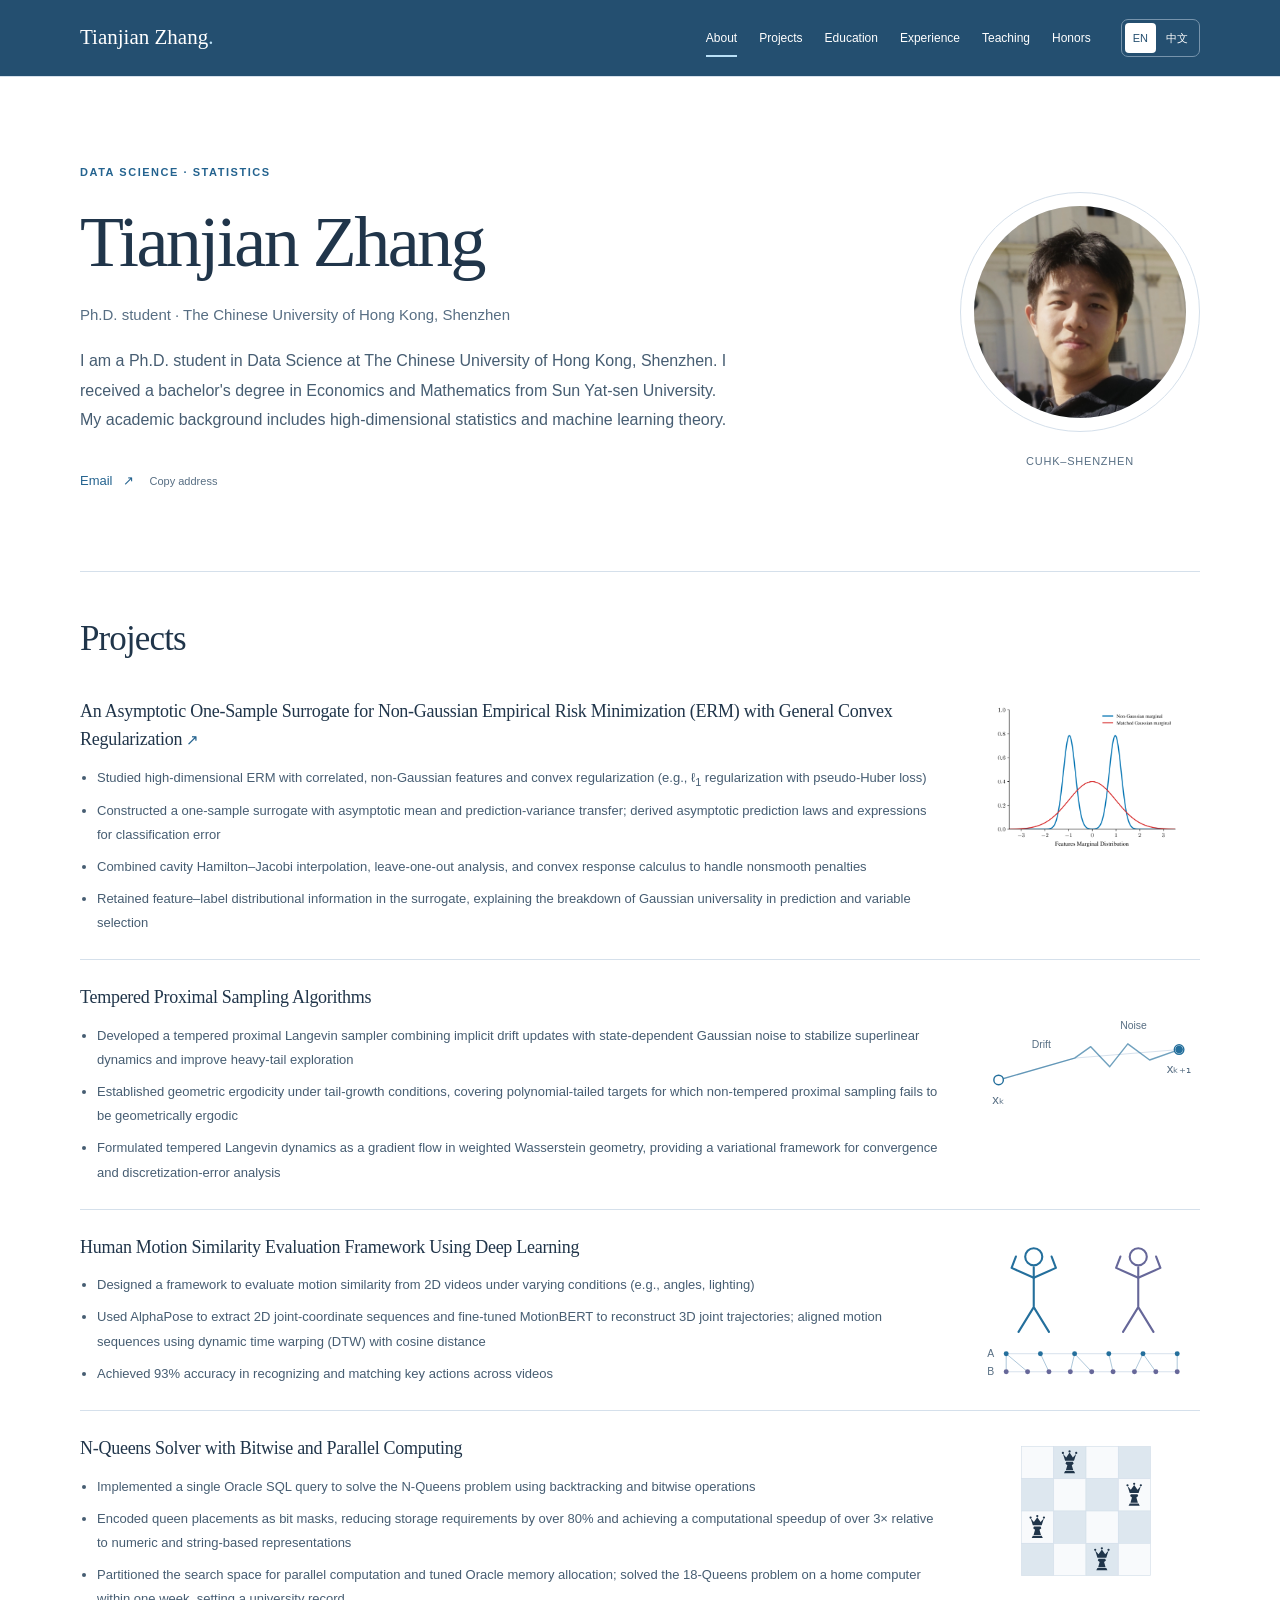
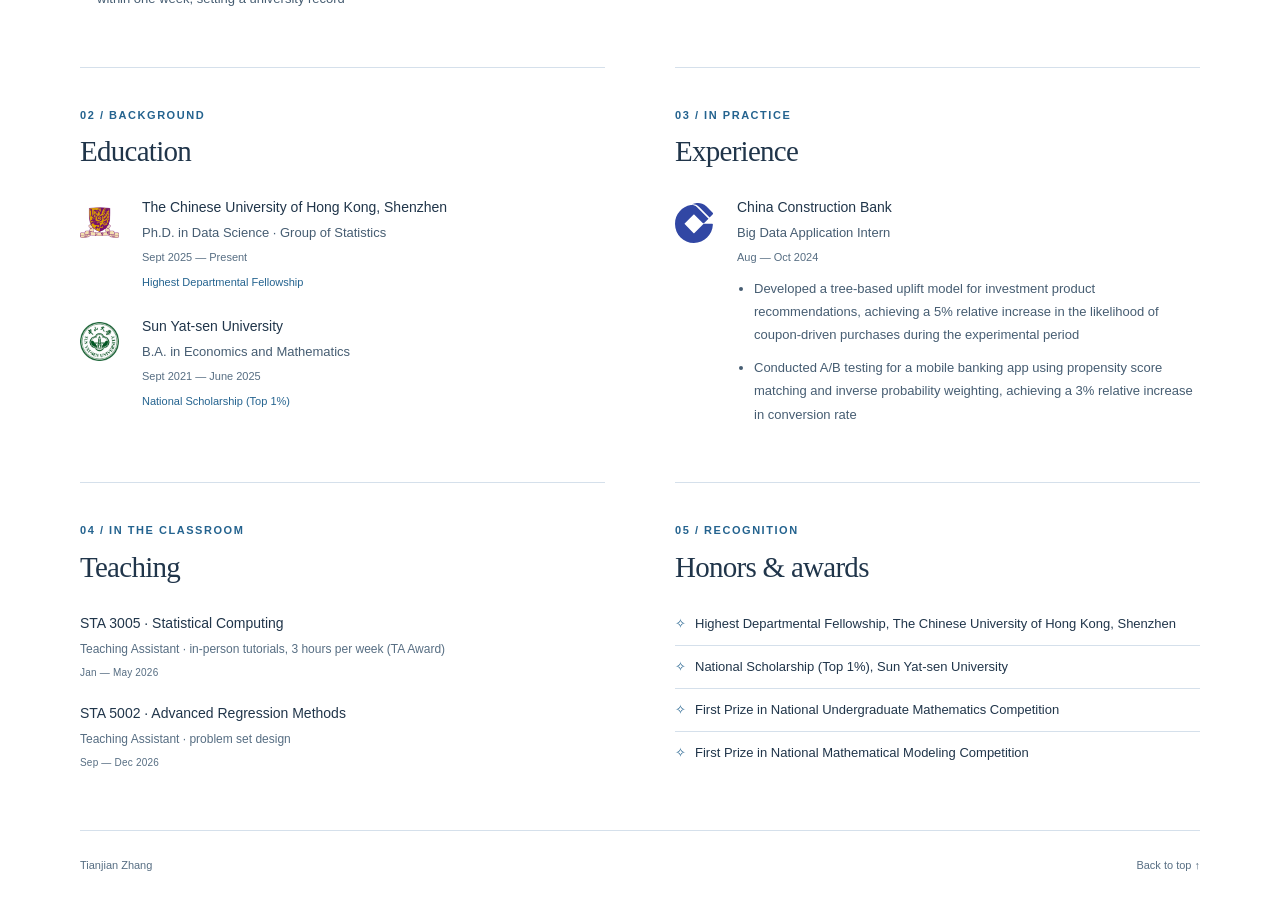
==== commit 6fc8ae53: "feat: adopt full-copy project layout and row hover previews" ====
--- a/index.html
+++ b/index.html
@@ -6,7 +6,7 @@
   <title>Tianjian Zhang — Data Science & Statistics</title>
   <link rel="icon" href="data:image/svg+xml,%3Csvg xmlns='http://www.w3.org/2000/svg' viewBox='0 0 64 64'%3E%3Crect width='64' height='64' rx='12' fill='%23244f70'/%3E%3Ctext x='32' y='46' fill='%23ffffff' text-anchor='middle' font-family='Georgia,serif' font-size='44'%3ET%3C/text%3E%3C/svg%3E">
   <link rel="alternate" hreflang="en" href="index.html"><link rel="alternate" hreflang="zh-CN" href="zh.html">
-  <link rel="stylesheet" href="assets/site.css"><script type="module" src="assets/site.js"></script>
+  <link rel="stylesheet" href="assets/site.css?v=20261107-project-hover"><script type="module" src="assets/site.js"></script>
 </head>
 <body>
 <a class="skip-link" href="#main">Skip to content</a>
@@ -17,7 +17,7 @@
   <button class="menu-toggle js-only" type="button" aria-expanded="false" aria-controls="main-nav">Menu <span aria-hidden="true">☰</span></button>
 </div></header>
 <main id="main" class="wrap">
-  <section class="hero" id="about" aria-labelledby="name"><div class="hero-copy"><p class="eyebrow">DATA SCIENCE · STATISTICS</p><h1 id="name">Tianjian Zhang</h1><p class="hero-role">Ph.D. student · The Chinese University of Hong Kong, Shenzhen</p><p class="hero-intro">I am a Ph.D. student in Data Science at The Chinese University of Hong Kong, Shenzhen. I received a bachelor's degree in Economics and Mathematics from Sun Yat-sen University. My academic background includes high-dimensional statistics and machine learning theory.</p><div class="hero-actions"><a class="button-primary" href="#projects">Explore research <span aria-hidden="true">↓</span></a><a class="text-link" href="mailto:tianjianzhang1@link.cuhk.edu.cn">Email <span aria-hidden="true">↗</span></a><button class="copy-email js-only" type="button" data-copy="tianjianzhang1@link.cuhk.edu.cn" data-copy-status="copy-status">Copy address</button><span class="visually-hidden" id="copy-status" role="status"></span></div></div><figure class="hero-photo"><div class="portrait-wrap"><div class="portrait"><img src="images/portrait-outdoor.jpg" alt="Tianjian Zhang" fetchpriority="high"></div></div><figcaption class="portrait-caption">CUHK–SHENZHEN</figcaption></figure></section>
+  <section class="hero" id="about" aria-labelledby="name"><div class="hero-copy"><p class="eyebrow">DATA SCIENCE · STATISTICS</p><h1 id="name">Tianjian Zhang</h1><p class="hero-role">Ph.D. student · The Chinese University of Hong Kong, Shenzhen</p><p class="hero-intro">I am a Ph.D. student in Data Science at The Chinese University of Hong Kong, Shenzhen. I received a bachelor's degree in Economics and Mathematics from Sun Yat-sen University. My academic background includes high-dimensional statistics and machine learning theory.</p><div class="hero-actions"><a class="text-link" href="mailto:tianjianzhang1@link.cuhk.edu.cn">Email <span aria-hidden="true">↗</span></a><button class="copy-email js-only" type="button" data-copy="tianjianzhang1@link.cuhk.edu.cn" data-copy-status="copy-status">Copy address</button><span class="visually-hidden" id="copy-status" role="status"></span></div></div><figure class="hero-photo"><div class="portrait-wrap"><div class="portrait"><img src="images/portrait-outdoor.jpg" alt="Tianjian Zhang" fetchpriority="high"></div></div><figcaption class="portrait-caption">CUHK–SHENZHEN</figcaption></figure></section>
   <section class="section" id="projects" aria-labelledby="research-title">
     <div class="section-heading"><h2 id="research-title">Projects</h2></div>
     <article class="project" data-nav-anchor id="project-erm" aria-labelledby="title-erm">
--- a/assets/site.css
+++ b/assets/site.css
@@ -1,3 +1,3 @@
 @charset "UTF-8";
 @import url("./tokens.css");
-@import url("./components.css");
+@import url("./components.css?v=20261107-project-hover");
